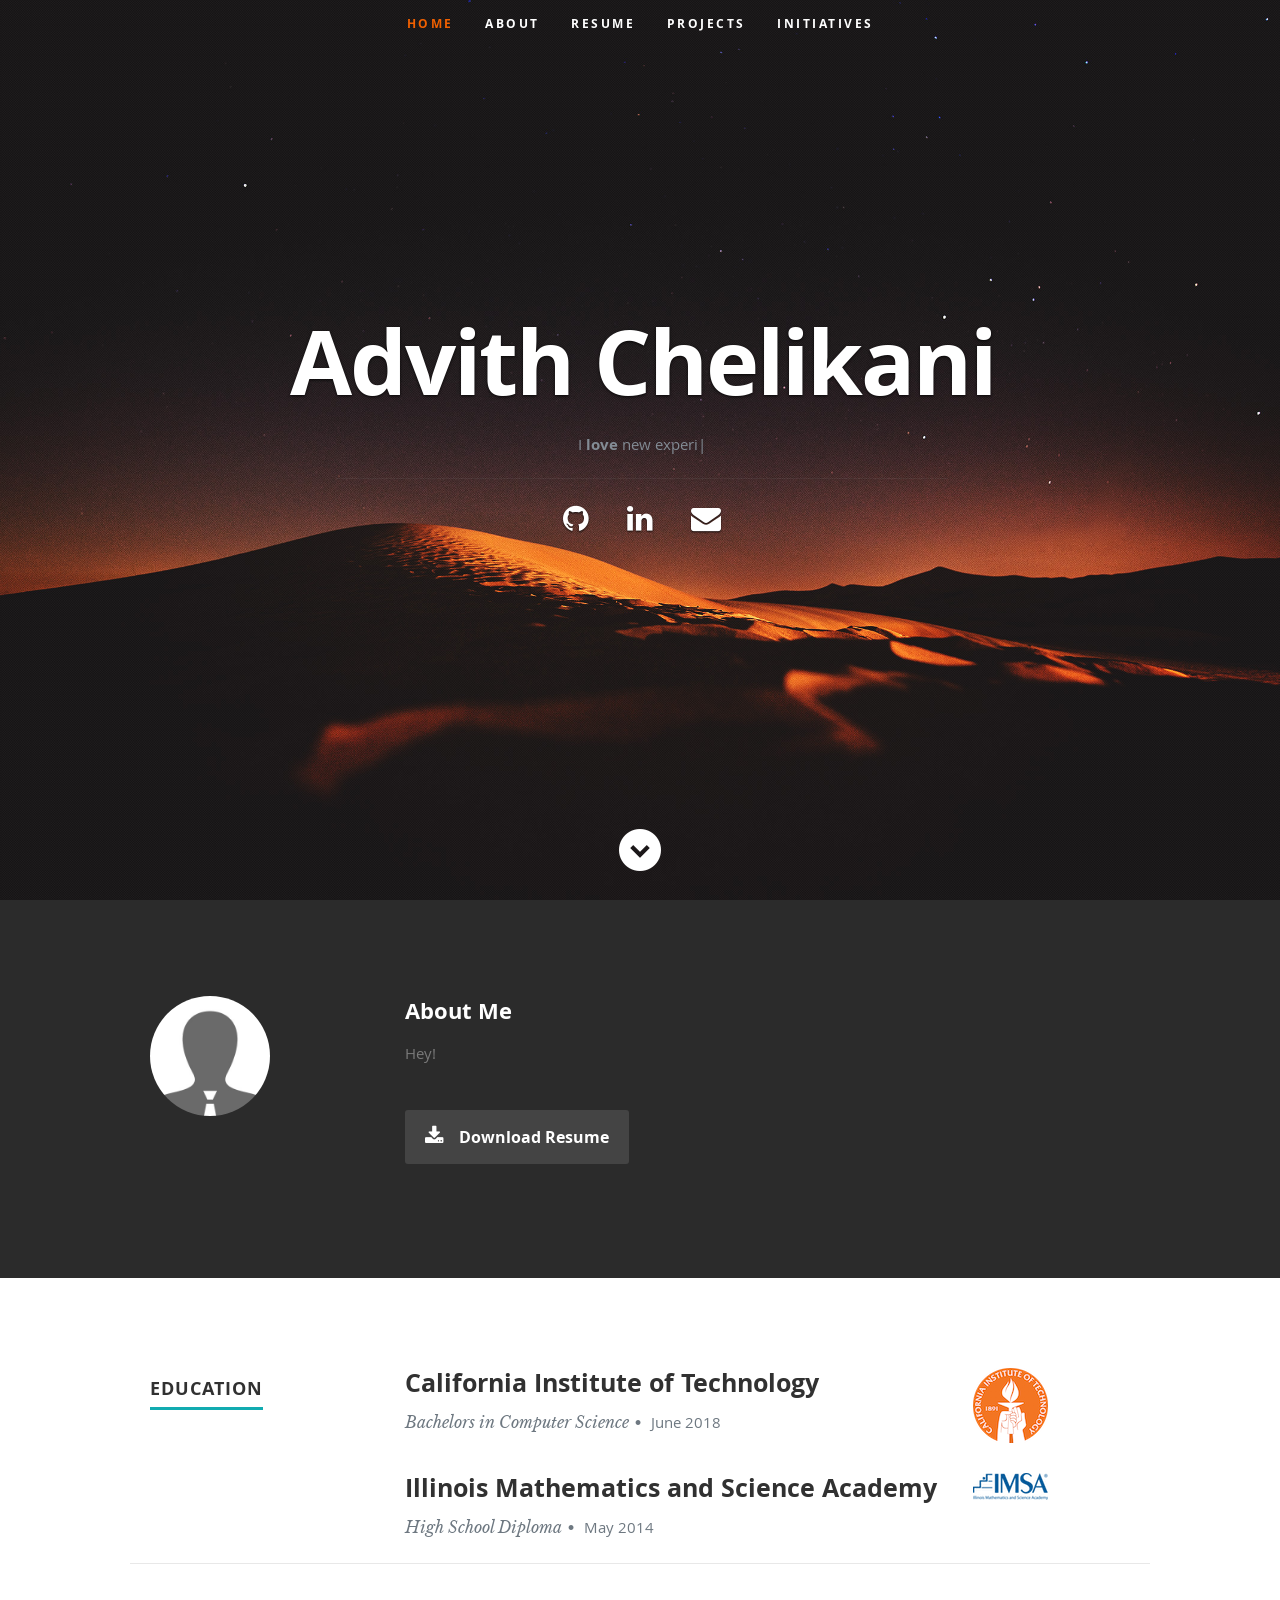
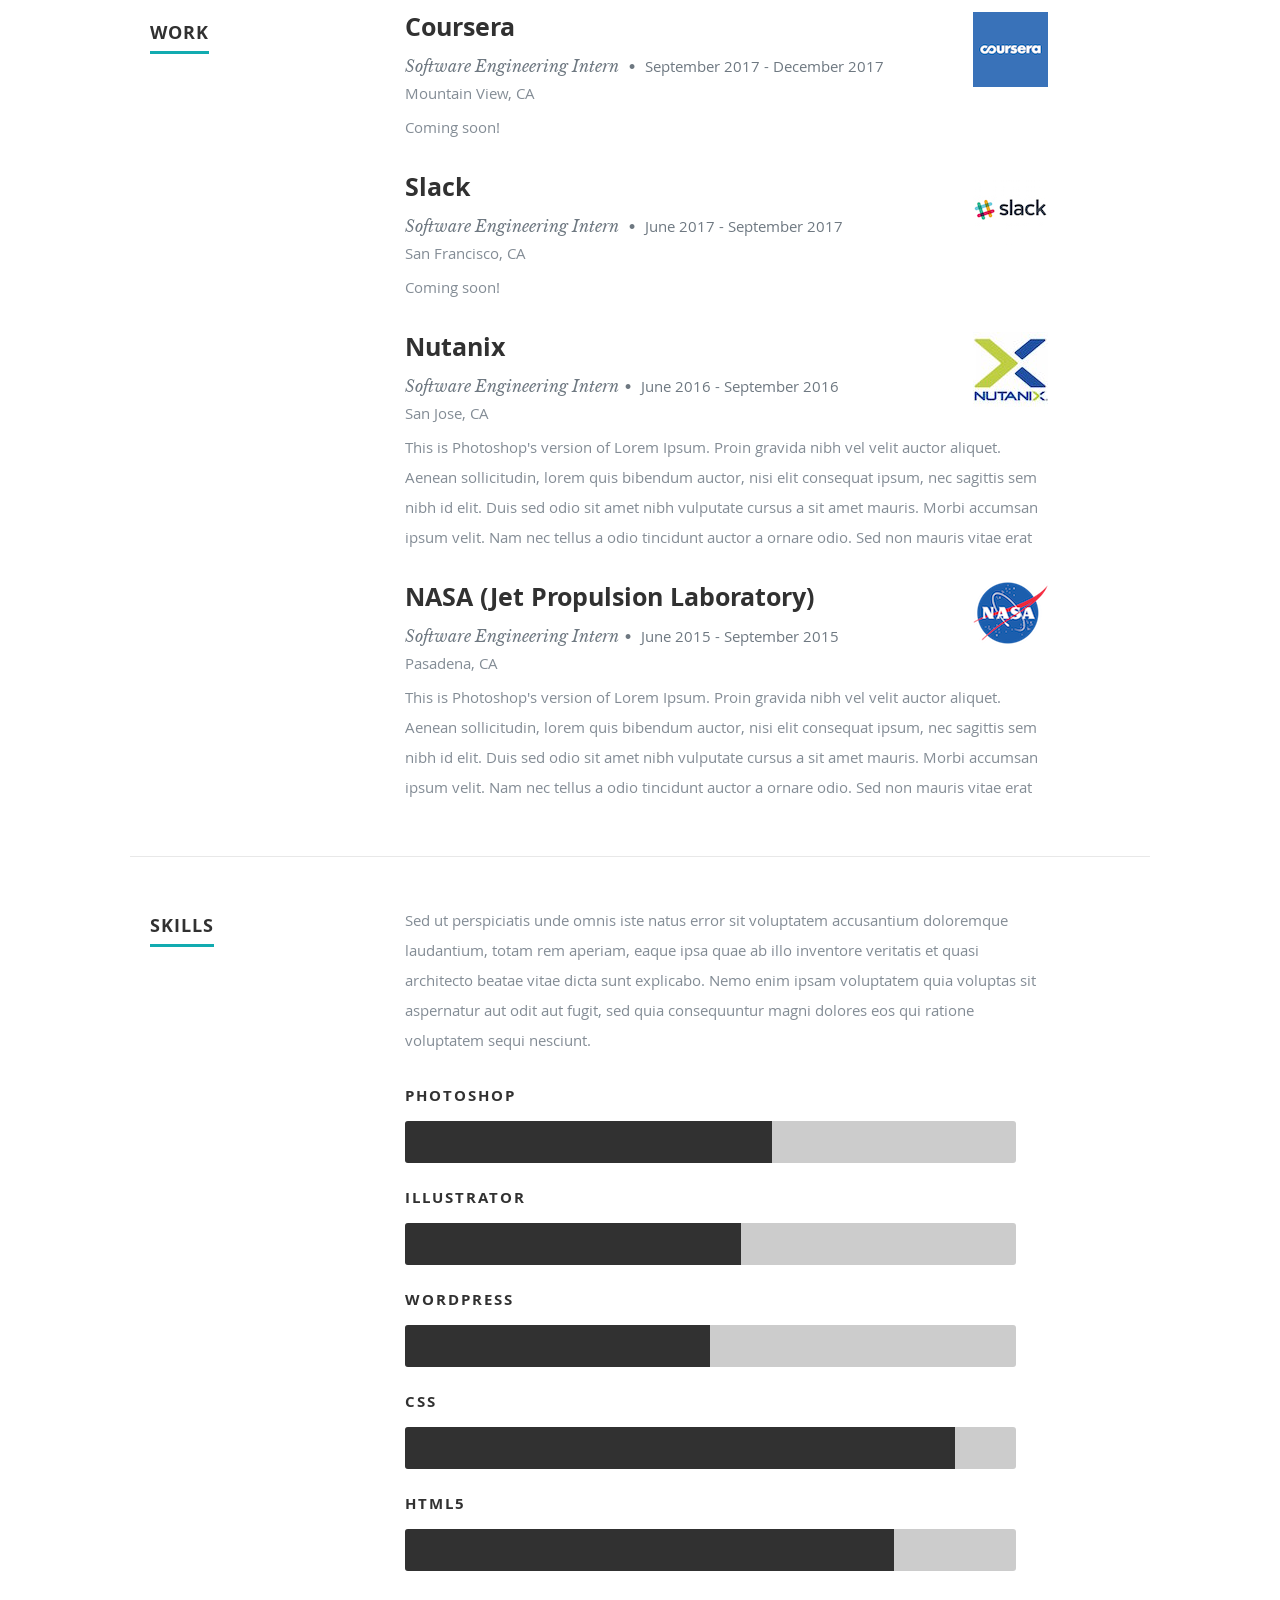
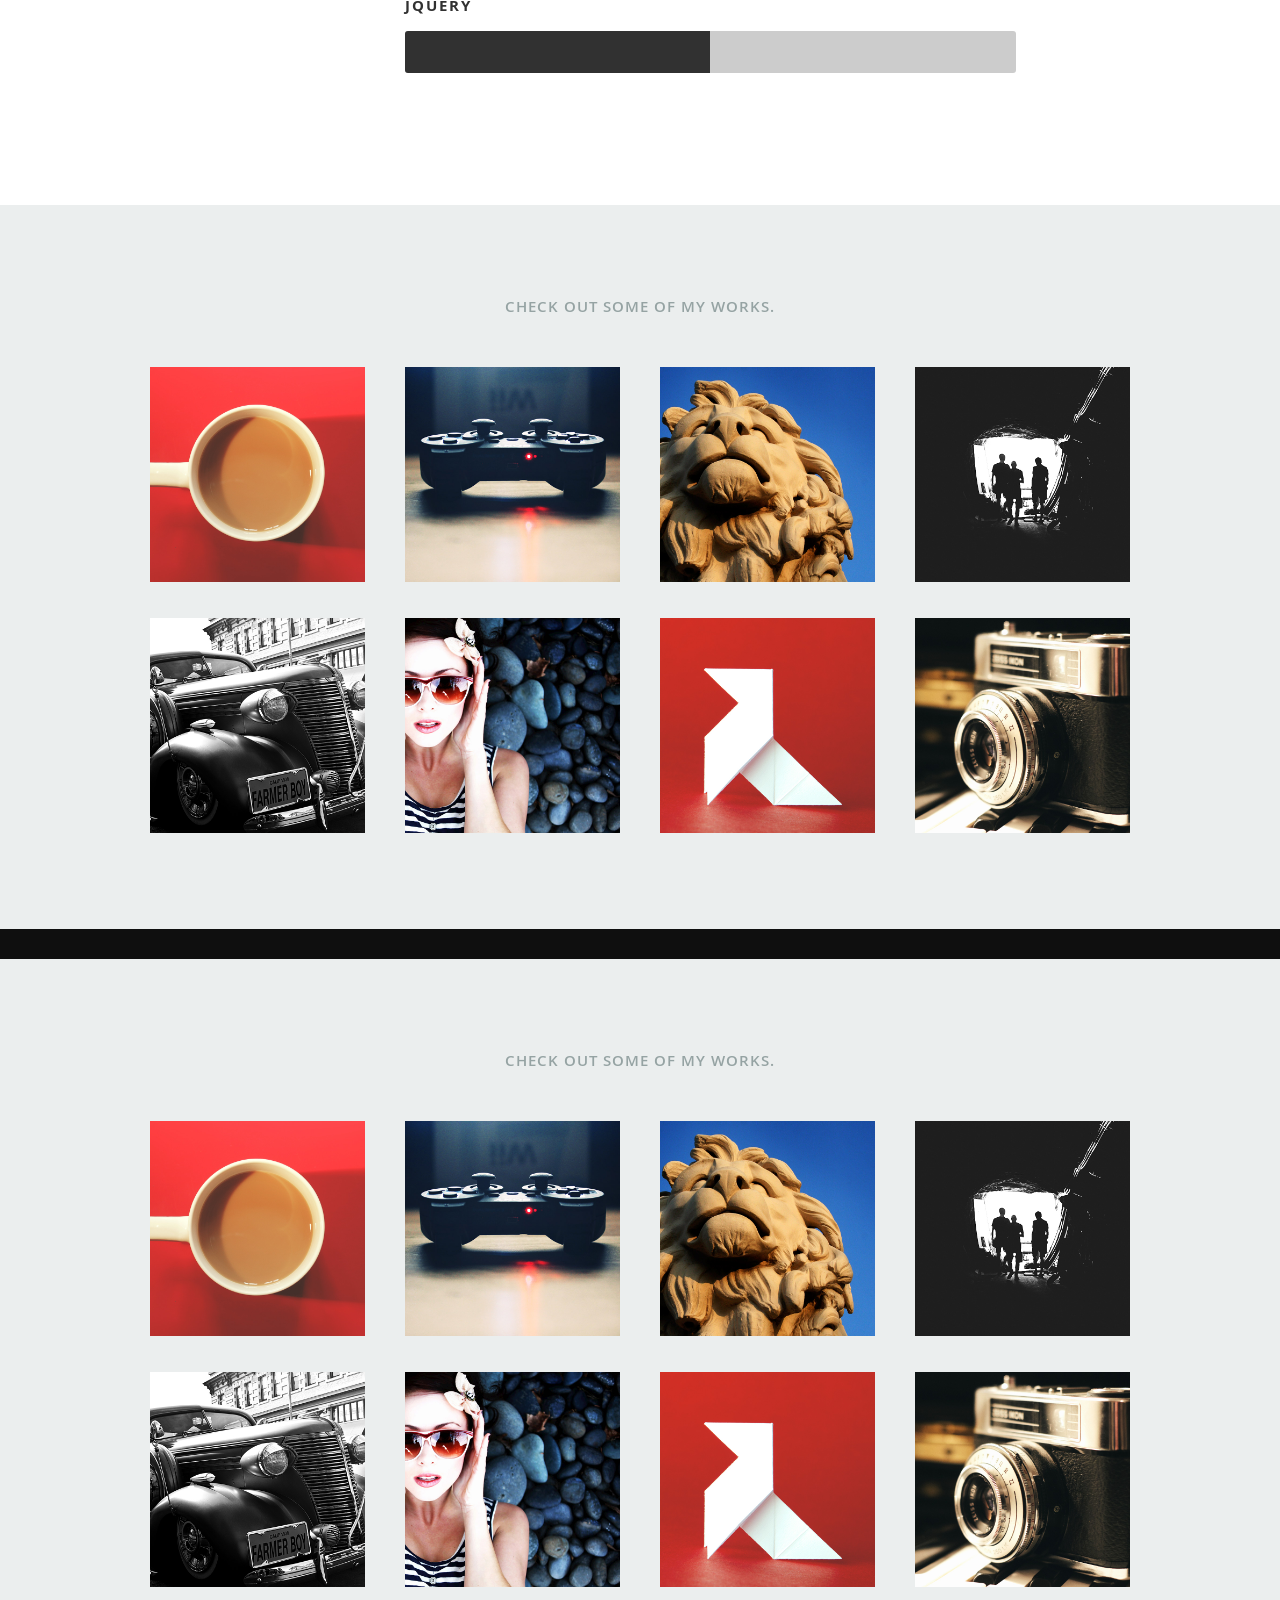
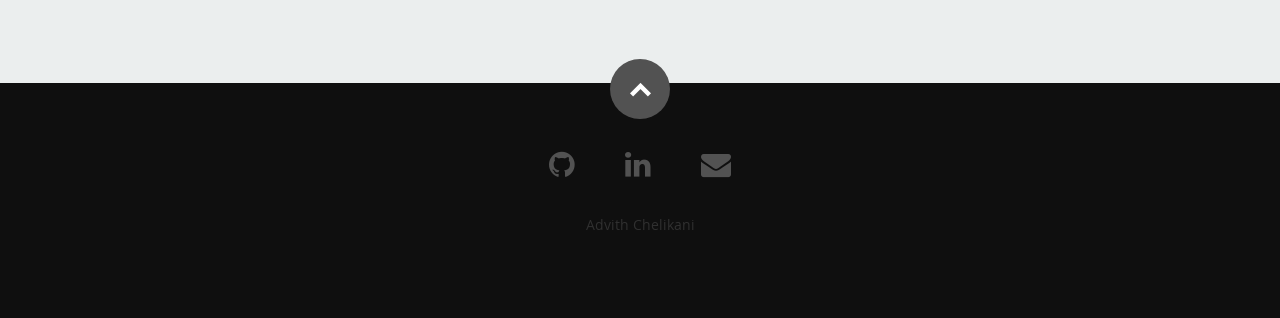
==== new_site/index.html @ 75e74d71 "new site first push" ====
<!DOCTYPE html>
<!--[if lt IE 8 ]><html class="no-js ie ie7" lang="en"> <![endif]-->
<!--[if IE 8 ]><html class="no-js ie ie8" lang="en"> <![endif]-->
<!--[if (gte IE 8)|!(IE)]><!--><html class="no-js" lang="en"> <!--<![endif]-->
<head>

   <!--- Basic Page Needs
   ================================================== -->
   <meta charset="utf-8">
	<title>Advith Chelikani</title>
	<meta name="description" content="">
	<meta name="author" content="">

   <!-- Mobile Specific Metas
   ================================================== -->
	<meta name="viewport" content="width=device-width, initial-scale=1, maximum-scale=1">

	<!-- CSS
    ================================================== -->
   <link rel="stylesheet" href="css/default.css">
	<link rel="stylesheet" href="css/layout.css">
   <link rel="stylesheet" href="css/media-queries.css">
   <link rel="stylesheet" href="css/magnific-popup.css">

   <!-- Script
   ================================================== -->
	<script src="js/modernizr.js"></script>

   <!-- Favicons
	================================================== -->
	<link rel="shortcut icon" href="favicon.ico" >

</head>

<body>

   <!-- Header
   ================================================== -->
   <header id="home">

      <nav id="nav-wrap">

         <a class="mobile-btn" href="#nav-wrap" title="Show navigation">Show navigation</a>
	      <a class="mobile-btn" href="#" title="Hide navigation">Hide navigation</a>

         <ul id="nav" class="nav">
            <li class="current"><a class="smoothscroll" href="#home">Home</a></li>
            <li><a class="smoothscroll" href="#about">About</a></li>
	          <li><a class="smoothscroll" href="#resume">Resume</a></li>
            <li><a class="smoothscroll" href="#portfolio">Projects</a></li>
            <li><a class="smoothscroll" href="#initiatives">Initiatives</a></li>

         </ul> <!-- end #nav -->

      </nav> <!-- end #nav-wrap -->

      <div class="row banner">
         <div class="banner-text">
            <h1 class="responsive-headline">Advith Chelikani</h1>
            <span class="typing"> </span>
            <hr />
            <ul class="social">
               <li><a href="http://github.com/AChelikani"><i class="fa fa-github"></i></a></li>
               <li><a href="https://www.linkedin.com/in/advith"><i class="fa fa-linkedin"></i></a></li>
               <li><a href="mailto:advith.chelikani@gmail.com"><i class="fa fa-envelope"></i></a></li>
            </ul>
         </div>
      </div>

      <p class="scrolldown">
         <a class="smoothscroll" href="#about"><i class="icon-down-circle"></i></a>
      </p>

   </header> <!-- Header End -->


   <!-- About Section
   ================================================== -->
   <section id="about">

      <div class="row">

         <div class="three columns">

            <img class="profile-pic"  src="images/profilepic.jpg" alt="" />

         </div>

         <div class="nine columns main-col">

            <h2>About Me</h2>

            <p>Hey!
            </p>

            <div class="row">


               <div class="columns download">
                  <p>
                     <a href="#" class="button"><i class="fa fa-download"></i>Download Resume</a>
                  </p>
               </div>

            </div> <!-- end row -->

         </div> <!-- end .main-col -->

      </div>

   </section> <!-- About Section End-->


   <!-- Resume Section
   ================================================== -->
   <section id="resume">

      <!-- Education
       -->
      <div class="row education">

         <div class="three columns header-col">
            <h1><span>Education</span></h1>
         </div>

         <div class="nine columns main-col">

            <div class="row item">

               <div class="twelve columns">

                  <h3>California Institute of Technology</h3>
                  <img src="images/caltech.png" class="logo">
                  <p class="info">Bachelors in Computer Science<span>&bull;</span> <em class="date">June 2018</em></p>

               </div>

            </div> <!-- item end -->
            <br>
            <div class="row item">

               <div class="twelve columns">

                  <h3>Illinois Mathematics and Science Academy</h3>
                  <img src="images/imsa.png" class="logo">
                  <p class="info">High School Diploma<span>&bull;</span> <em class="date">May 2014</em></p>

               </div>

            </div> <!-- item end -->

         </div> <!-- main-col end -->

      </div> <!-- End Education -->


      <!-- Work
       -->
      <div class="row work">

         <div class="three columns header-col">
            <h1><span>Work</span></h1>
         </div>

         <div class="nine columns main-col">

            <div class="row item">

               <div class="twelve columns">

                  <h3>Coursera</h3>
                  <img src="images/coursera.png" class="logo">
                  <p class="info">Software Engineering Intern <span>&bull;</span> <em class="date">September 2017 - December 2017</em></p>
                  <p class="location"> Mountain View, CA </p>

                  <p>
                  Coming soon!
                  </p>

               </div>

            </div> <!-- item end -->

            <div class="row item">

               <div class="twelve columns">

                  <h3>Slack</h3>
                  <img src="images/slack.jpg" class="logo">
                  <p class="info">Software Engineering Intern <span>&bull;</span> <em class="date">June 2017 - September 2017</em></p>
                  <p class="location"> San Francisco, CA </p>

                  <p>
                  Coming soon!
                  </p>

               </div>

            </div> <!-- item end -->

            <div class="row item">

               <div class="twelve columns">

                  <h3>Nutanix</h3>
                  <img src="images/nutanix.jpeg" class="logo">
                  <p class="info">Software Engineering Intern<span>&bull;</span> <em class="date">June 2016 - September 2016</em></p>
                  <p class="location"> San Jose, CA </p>

                  <p>
                  This is Photoshop's version  of Lorem Ipsum. Proin gravida nibh vel velit auctor aliquet.
                  Aenean sollicitudin, lorem quis bibendum auctor, nisi elit consequat ipsum, nec sagittis sem
                  nibh id elit. Duis sed odio sit amet nibh vulputate cursus a sit amet mauris. Morbi accumsan
                  ipsum velit. Nam nec tellus a odio tincidunt auctor a ornare odio. Sed non  mauris vitae erat
                  </p>

               </div>

            </div> <!-- item end -->

            <div class="row item">

               <div class="twelve columns">

                  <h3>NASA (Jet Propulsion Laboratory)</h3>
                  <img src="images/nasa.png" class="logo">
                  <p class="info">Software Engineering Intern<span>&bull;</span> <em class="date">June 2015 - September 2015</em></p>
                  <p class="location"> Pasadena, CA </p>

                  <p>
                  This is Photoshop's version  of Lorem Ipsum. Proin gravida nibh vel velit auctor aliquet.
                  Aenean sollicitudin, lorem quis bibendum auctor, nisi elit consequat ipsum, nec sagittis sem
                  nibh id elit. Duis sed odio sit amet nibh vulputate cursus a sit amet mauris. Morbi accumsan
                  ipsum velit. Nam nec tellus a odio tincidunt auctor a ornare odio. Sed non  mauris vitae erat
                  </p>

               </div>

            </div> <!-- item end -->

         </div> <!-- main-col end -->

      </div> <!-- End Work -->


      <!-- Skills
      ----------------------------------------------- -->
      <div class="row skill">

         <div class="three columns header-col">
            <h1><span>Skills</span></h1>
         </div>

         <div class="nine columns main-col">

            <p>Sed ut perspiciatis unde omnis iste natus error sit voluptatem accusantium doloremque laudantium, totam rem aperiam,
            eaque ipsa quae ab illo inventore veritatis et quasi architecto beatae vitae dicta sunt explicabo. Nemo enim ipsam
            voluptatem quia voluptas sit aspernatur aut odit aut fugit, sed quia consequuntur magni dolores eos qui ratione
            voluptatem sequi nesciunt.
            </p>

				<div class="bars">

				   <ul class="skills">
					   <li><span class="bar-expand photoshop"></span><em>Photoshop</em></li>
                  <li><span class="bar-expand illustrator"></span><em>Illustrator</em></li>
						<li><span class="bar-expand wordpress"></span><em>Wordpress</em></li>
						<li><span class="bar-expand css"></span><em>CSS</em></li>
						<li><span class="bar-expand html5"></span><em>HTML5</em></li>
                  <li><span class="bar-expand jquery"></span><em>jQuery</em></li>
					</ul>

				</div><!-- end skill-bars -->

			</div> <!-- main-col end -->

      </div> <!-- End skills -->

   </section> <!-- Resume Section End-->


   <!-- Portfolio Section
   ================================================== -->
   <section id="portfolio">

      <div class="row">

         <div class="twelve columns collapsed">

            <h1>Check Out Some of My Works.</h1>

            <!-- portfolio-wrapper -->
            <div id="portfolio-wrapper" class="bgrid-quarters s-bgrid-thirds cf">

          	   <div class="columns portfolio-item">
                  <div class="item-wrap">

                     <a href="#modal-01" title="">
                        <img alt="" src="images/portfolio/coffee.jpg">
                        <div class="overlay">
                           <div class="portfolio-item-meta">
          					      <h5>Coffee</h5>
                              <p>Illustrration</p>
          					   </div>
                        </div>
                        <div class="link-icon"><i class="icon-plus"></i></div>
                     </a>

                  </div>
          		</div> <!-- item end -->

               <div class="columns portfolio-item">
                  <div class="item-wrap">

                     <a href="#modal-02" title="">
                        <img alt="" src="images/portfolio/console.jpg">
                        <div class="overlay">
                           <div class="portfolio-item-meta">
          					      <h5>Console</h5>
                              <p>Web Development</p>
          					   </div>
                        </div>
                        <div class="link-icon"><i class="icon-plus"></i></div>
                     </a>

                  </div>
          		</div> <!-- item end -->

               <div class="columns portfolio-item">
                  <div class="item-wrap">

                     <a href="#modal-03" title="">
                        <img alt="" src="images/portfolio/judah.jpg">
                        <div class="overlay">
                           <div class="portfolio-item-meta">
          					      <h5>Judah</h5>
                              <p>Webdesign</p>
          					   </div>
                        </div>
                        <div class="link-icon"><i class="icon-plus"></i></div>
                     </a>

                  </div>
          		</div> <!-- item end -->

               <div class="columns portfolio-item">
                  <div class="item-wrap">

                     <a href="#modal-04" title="">
                        <img alt="" src="images/portfolio/into-the-light.jpg">
                        <div class="overlay">
                           <div class="portfolio-item-meta">
          					      <h5>Into The Light</h5>
                              <p>Photography</p>
          					   </div>
                        </div>
                        <div class="link-icon"><i class="icon-plus"></i></div>
                     </a>

                  </div>
          		</div> <!-- item end -->

               <div class="columns portfolio-item">
                  <div class="item-wrap">

                     <a href="#modal-05" title="">
                        <img alt="" src="images/portfolio/farmerboy.jpg">
                        <div class="overlay">
                           <div class="portfolio-item-meta">
          					      <h5>Farmer Boy</h5>
                              <p>Branding</p>
          					   </div>
                        </div>
                        <div class="link-icon"><i class="icon-plus"></i></div>
                     </a>

                  </div>
          		</div> <!-- item end -->

               <div class="columns portfolio-item">
                  <div class="item-wrap">

                     <a href="#modal-06" title="">
                        <img alt="" src="images/portfolio/girl.jpg">
                        <div class="overlay">
                           <div class="portfolio-item-meta">
          					      <h5>Girl</h5>
                              <p>Photography</p>
          					   </div>
                        </div>
                        <div class="link-icon"><i class="icon-plus"></i></div>
                     </a>

                  </div>
          		</div> <!-- item end -->

               <div class="columns portfolio-item">
                  <div class="item-wrap">

                     <a href="#modal-07" title="">
                        <img alt="" src="images/portfolio/origami.jpg">
                        <div class="overlay">
                           <div class="portfolio-item-meta">
          					      <h5>Origami</h5>
                              <p>Illustrration</p>
          					   </div>
                        </div>
                        <div class="link-icon"><i class="icon-plus"></i></div>
                     </a>

                  </div>
          		</div> <!-- item end -->

               <div class="columns portfolio-item">
                  <div class="item-wrap">

                     <a href="#modal-08" title="">
                        <img alt="" src="images/portfolio/retrocam.jpg">
                        <div class="overlay">
                           <div class="portfolio-item-meta">
          					      <h5>Retrocam</h5>
                              <p>Web Development</p>
          					   </div>
                        </div>
                        <div class="link-icon"><i class="icon-plus"></i></div>
                     </a>

                  </div>
          		</div>  <!-- item end -->

            </div> <!-- portfolio-wrapper end -->

         </div> <!-- twelve columns end -->


         <!-- Modal Popup
	      --------------------------------------------------------------- -->

         <div id="modal-01" class="popup-modal mfp-hide">

		      <img class="scale-with-grid" src="images/portfolio/modals/m-coffee.jpg" alt="" />

		      <div class="description-box">
			      <h4>Coffee Cup</h4>
			      <p>Proin gravida nibh vel velit auctor aliquet. Aenean sollicitudin, lorem quis bibendum auctor, nisi elit consequat ipsum, nec sagittis sem nibh id elit.</p>
               <span class="categories"><i class="fa fa-tag"></i>Branding, Webdesign</span>
		      </div>

            <div class="link-box">
               <a href="http://www.behance.net">Details</a>
		         <a class="popup-modal-dismiss">Close</a>
            </div>

	      </div><!-- modal-01 End -->

         <div id="modal-02" class="popup-modal mfp-hide">

		      <img class="scale-with-grid" src="images/portfolio/modals/m-console.jpg" alt="" />

		      <div class="description-box">
			      <h4>Console</h4>
			      <p>Proin gravida nibh vel velit auctor aliquet. Aenean sollicitudin, lorem quis bibendum auctor, nisi elit consequat ipsum, nec sagittis sem nibh id elit.</p>
               <span class="categories"><i class="fa fa-tag"></i>Branding, Web Development</span>
		      </div>

            <div class="link-box">
               <a href="http://www.behance.net">Details</a>
		         <a class="popup-modal-dismiss">Close</a>
            </div>

	      </div><!-- modal-02 End -->

         <div id="modal-03" class="popup-modal mfp-hide">

		      <img class="scale-with-grid" src="images/portfolio/modals/m-judah.jpg" alt="" />

		      <div class="description-box">
			      <h4>Judah</h4>
			      <p>Proin gravida nibh vel velit auctor aliquet. Aenean sollicitudin, lorem quis bibendum auctor, nisi elit consequat ipsum, nec sagittis sem nibh id elit.</p>
               <span class="categories"><i class="fa fa-tag"></i>Branding</span>
		      </div>

            <div class="link-box">
               <a href="http://www.behance.net">Details</a>
		         <a class="popup-modal-dismiss">Close</a>
            </div>

	      </div><!-- modal-03 End -->

         <div id="modal-04" class="popup-modal mfp-hide">

		      <img class="scale-with-grid" src="images/portfolio/modals/m-intothelight.jpg" alt="" />

		      <div class="description-box">
			      <h4>Into the Light</h4>
			      <p>Proin gravida nibh vel velit auctor aliquet. Aenean sollicitudin, lorem quis bibendum auctor, nisi elit consequat ipsum, nec sagittis sem nibh id elit.</p>
               <span class="categories"><i class="fa fa-tag"></i>Photography</span>
		      </div>

            <div class="link-box">
               <a href="http://www.behance.net">Details</a>
		         <a class="popup-modal-dismiss">Close</a>
            </div>

	      </div><!-- modal-04 End -->

         <div id="modal-05" class="popup-modal mfp-hide">

		      <img class="scale-with-grid" src="images/portfolio/modals/m-farmerboy.jpg" alt="" />

		      <div class="description-box">
			      <h4>Farmer Boy</h4>
			      <p>Proin gravida nibh vel velit auctor aliquet. Aenean sollicitudin, lorem quis bibendum auctor, nisi elit consequat ipsum, nec sagittis sem nibh id elit.</p>
               <span class="categories"><i class="fa fa-tag"></i>Branding, Webdesign</span>
		      </div>

            <div class="link-box">
               <a href="http://www.behance.net">Details</a>
		         <a class="popup-modal-dismiss">Close</a>
            </div>

	      </div><!-- modal-05 End -->

         <div id="modal-06" class="popup-modal mfp-hide">

		      <img class="scale-with-grid" src="images/portfolio/modals/m-girl.jpg" alt="" />

		      <div class="description-box">
			      <h4>Girl</h4>
			      <p>Proin gravida nibh vel velit auctor aliquet. Aenean sollicitudin, lorem quis bibendum auctor, nisi elit consequat ipsum, nec sagittis sem nibh id elit.</p>
               <span class="categories"><i class="fa fa-tag"></i>Photography</span>
		      </div>

            <div class="link-box">
               <a href="http://www.behance.net">Details</a>
		         <a class="popup-modal-dismiss">Close</a>
            </div>

	      </div><!-- modal-06 End -->

         <div id="modal-07" class="popup-modal mfp-hide">

		      <img class="scale-with-grid" src="images/portfolio/modals/m-origami.jpg" alt="" />

		      <div class="description-box">
			      <h4>Origami</h4>
			      <p>Proin gravida nibh vel velit auctor aliquet. Aenean sollicitudin, lorem quis bibendum auctor, nisi elit consequat ipsum, nec sagittis sem nibh id elit.</p>
               <span class="categories"><i class="fa fa-tag"></i>Branding, Illustration</span>
		      </div>

            <div class="link-box">
               <a href="http://www.behance.net">Details</a>
		         <a class="popup-modal-dismiss">Close</a>
            </div>

	      </div><!-- modal-07 End -->

         <div id="modal-08" class="popup-modal mfp-hide">

		      <img class="scale-with-grid" src="images/portfolio/modals/m-retrocam.jpg" alt="" />

		      <div class="description-box">
			      <h4>Retrocam</h4>
			      <p>Proin gravida nibh vel velit auctor aliquet. Aenean sollicitudin, lorem quis bibendum auctor, nisi elit consequat ipsum, nec sagittis sem nibh id elit.</p>
               <span class="categories"><i class="fa fa-tag"></i>Webdesign, Photography</span>
		      </div>

            <div class="link-box">
               <a href="http://www.behance.net">Details</a>
		         <a class="popup-modal-dismiss">Close</a>
            </div>

	      </div><!-- modal-01 End -->


      </div> <!-- row End -->

   </section> <!-- Portfolio Section End-->

   <br>

   <section id="initiatives">

      <div class="row">

         <div class="twelve columns collapsed">

            <h1>Check Out Some of My Works.</h1>

            <!-- portfolio-wrapper -->
            <div id="portfolio-wrapper" class="bgrid-quarters s-bgrid-thirds cf">

              <div class="columns portfolio-item">
                  <div class="item-wrap">

                     <a href="#modal-01" title="">
                        <img alt="" src="images/portfolio/coffee.jpg">
                        <div class="overlay">
                           <div class="portfolio-item-meta">
                         <h5>Coffee</h5>
                              <p>Illustrration</p>
                      </div>
                        </div>
                        <div class="link-icon"><i class="icon-plus"></i></div>
                     </a>

                  </div>
             </div> <!-- item end -->

               <div class="columns portfolio-item">
                  <div class="item-wrap">

                     <a href="#modal-02" title="">
                        <img alt="" src="images/portfolio/console.jpg">
                        <div class="overlay">
                           <div class="portfolio-item-meta">
                         <h5>Console</h5>
                              <p>Web Development</p>
                      </div>
                        </div>
                        <div class="link-icon"><i class="icon-plus"></i></div>
                     </a>

                  </div>
             </div> <!-- item end -->

               <div class="columns portfolio-item">
                  <div class="item-wrap">

                     <a href="#modal-03" title="">
                        <img alt="" src="images/portfolio/judah.jpg">
                        <div class="overlay">
                           <div class="portfolio-item-meta">
                         <h5>Judah</h5>
                              <p>Webdesign</p>
                      </div>
                        </div>
                        <div class="link-icon"><i class="icon-plus"></i></div>
                     </a>

                  </div>
             </div> <!-- item end -->

               <div class="columns portfolio-item">
                  <div class="item-wrap">

                     <a href="#modal-04" title="">
                        <img alt="" src="images/portfolio/into-the-light.jpg">
                        <div class="overlay">
                           <div class="portfolio-item-meta">
                         <h5>Into The Light</h5>
                              <p>Photography</p>
                      </div>
                        </div>
                        <div class="link-icon"><i class="icon-plus"></i></div>
                     </a>

                  </div>
             </div> <!-- item end -->

               <div class="columns portfolio-item">
                  <div class="item-wrap">

                     <a href="#modal-05" title="">
                        <img alt="" src="images/portfolio/farmerboy.jpg">
                        <div class="overlay">
                           <div class="portfolio-item-meta">
                         <h5>Farmer Boy</h5>
                              <p>Branding</p>
                      </div>
                        </div>
                        <div class="link-icon"><i class="icon-plus"></i></div>
                     </a>

                  </div>
             </div> <!-- item end -->

               <div class="columns portfolio-item">
                  <div class="item-wrap">

                     <a href="#modal-06" title="">
                        <img alt="" src="images/portfolio/girl.jpg">
                        <div class="overlay">
                           <div class="portfolio-item-meta">
                         <h5>Girl</h5>
                              <p>Photography</p>
                      </div>
                        </div>
                        <div class="link-icon"><i class="icon-plus"></i></div>
                     </a>

                  </div>
             </div> <!-- item end -->

               <div class="columns portfolio-item">
                  <div class="item-wrap">

                     <a href="#modal-07" title="">
                        <img alt="" src="images/portfolio/origami.jpg">
                        <div class="overlay">
                           <div class="portfolio-item-meta">
                         <h5>Origami</h5>
                              <p>Illustrration</p>
                      </div>
                        </div>
                        <div class="link-icon"><i class="icon-plus"></i></div>
                     </a>

                  </div>
             </div> <!-- item end -->

               <div class="columns portfolio-item">
                  <div class="item-wrap">

                     <a href="#modal-08" title="">
                        <img alt="" src="images/portfolio/retrocam.jpg">
                        <div class="overlay">
                           <div class="portfolio-item-meta">
                         <h5>Retrocam</h5>
                              <p>Web Development</p>
                      </div>
                        </div>
                        <div class="link-icon"><i class="icon-plus"></i></div>
                     </a>

                  </div>
             </div>  <!-- item end -->

            </div> <!-- portfolio-wrapper end -->

         </div> <!-- twelve columns end -->


         <!-- Modal Popup
       --------------------------------------------------------------- -->

         <div id="modal-01" class="popup-modal mfp-hide">

         <img class="scale-with-grid" src="images/portfolio/modals/m-coffee.jpg" alt="" />

         <div class="description-box">
           <h4>Coffee Cup</h4>
           <p>Proin gravida nibh vel velit auctor aliquet. Aenean sollicitudin, lorem quis bibendum auctor, nisi elit consequat ipsum, nec sagittis sem nibh id elit.</p>
               <span class="categories"><i class="fa fa-tag"></i>Branding, Webdesign</span>
         </div>

            <div class="link-box">
               <a href="http://www.behance.net">Details</a>
            <a class="popup-modal-dismiss">Close</a>
            </div>

       </div><!-- modal-01 End -->

         <div id="modal-02" class="popup-modal mfp-hide">

         <img class="scale-with-grid" src="images/portfolio/modals/m-console.jpg" alt="" />

         <div class="description-box">
           <h4>Console</h4>
           <p>Proin gravida nibh vel velit auctor aliquet. Aenean sollicitudin, lorem quis bibendum auctor, nisi elit consequat ipsum, nec sagittis sem nibh id elit.</p>
               <span class="categories"><i class="fa fa-tag"></i>Branding, Web Development</span>
         </div>

            <div class="link-box">
               <a href="http://www.behance.net">Details</a>
            <a class="popup-modal-dismiss">Close</a>
            </div>

       </div><!-- modal-02 End -->

         <div id="modal-03" class="popup-modal mfp-hide">

         <img class="scale-with-grid" src="images/portfolio/modals/m-judah.jpg" alt="" />

         <div class="description-box">
           <h4>Judah</h4>
           <p>Proin gravida nibh vel velit auctor aliquet. Aenean sollicitudin, lorem quis bibendum auctor, nisi elit consequat ipsum, nec sagittis sem nibh id elit.</p>
               <span class="categories"><i class="fa fa-tag"></i>Branding</span>
         </div>

            <div class="link-box">
               <a href="http://www.behance.net">Details</a>
            <a class="popup-modal-dismiss">Close</a>
            </div>

       </div><!-- modal-03 End -->

         <div id="modal-04" class="popup-modal mfp-hide">

         <img class="scale-with-grid" src="images/portfolio/modals/m-intothelight.jpg" alt="" />

         <div class="description-box">
           <h4>Into the Light</h4>
           <p>Proin gravida nibh vel velit auctor aliquet. Aenean sollicitudin, lorem quis bibendum auctor, nisi elit consequat ipsum, nec sagittis sem nibh id elit.</p>
               <span class="categories"><i class="fa fa-tag"></i>Photography</span>
         </div>

            <div class="link-box">
               <a href="http://www.behance.net">Details</a>
            <a class="popup-modal-dismiss">Close</a>
            </div>

       </div><!-- modal-04 End -->

         <div id="modal-05" class="popup-modal mfp-hide">

         <img class="scale-with-grid" src="images/portfolio/modals/m-farmerboy.jpg" alt="" />

         <div class="description-box">
           <h4>Farmer Boy</h4>
           <p>Proin gravida nibh vel velit auctor aliquet. Aenean sollicitudin, lorem quis bibendum auctor, nisi elit consequat ipsum, nec sagittis sem nibh id elit.</p>
               <span class="categories"><i class="fa fa-tag"></i>Branding, Webdesign</span>
         </div>

            <div class="link-box">
               <a href="http://www.behance.net">Details</a>
            <a class="popup-modal-dismiss">Close</a>
            </div>

       </div><!-- modal-05 End -->

         <div id="modal-06" class="popup-modal mfp-hide">

         <img class="scale-with-grid" src="images/portfolio/modals/m-girl.jpg" alt="" />

         <div class="description-box">
           <h4>Girl</h4>
           <p>Proin gravida nibh vel velit auctor aliquet. Aenean sollicitudin, lorem quis bibendum auctor, nisi elit consequat ipsum, nec sagittis sem nibh id elit.</p>
               <span class="categories"><i class="fa fa-tag"></i>Photography</span>
         </div>

            <div class="link-box">
               <a href="http://www.behance.net">Details</a>
            <a class="popup-modal-dismiss">Close</a>
            </div>

       </div><!-- modal-06 End -->

         <div id="modal-07" class="popup-modal mfp-hide">

         <img class="scale-with-grid" src="images/portfolio/modals/m-origami.jpg" alt="" />

         <div class="description-box">
           <h4>Origami</h4>
           <p>Proin gravida nibh vel velit auctor aliquet. Aenean sollicitudin, lorem quis bibendum auctor, nisi elit consequat ipsum, nec sagittis sem nibh id elit.</p>
               <span class="categories"><i class="fa fa-tag"></i>Branding, Illustration</span>
         </div>

            <div class="link-box">
               <a href="http://www.behance.net">Details</a>
            <a class="popup-modal-dismiss">Close</a>
            </div>

       </div><!-- modal-07 End -->

         <div id="modal-08" class="popup-modal mfp-hide">

         <img class="scale-with-grid" src="images/portfolio/modals/m-retrocam.jpg" alt="" />

         <div class="description-box">
           <h4>Retrocam</h4>
           <p>Proin gravida nibh vel velit auctor aliquet. Aenean sollicitudin, lorem quis bibendum auctor, nisi elit consequat ipsum, nec sagittis sem nibh id elit.</p>
               <span class="categories"><i class="fa fa-tag"></i>Webdesign, Photography</span>
         </div>

            <div class="link-box">
               <a href="http://www.behance.net">Details</a>
            <a class="popup-modal-dismiss">Close</a>
            </div>

       </div><!-- modal-01 End -->


      </div> <!-- row End -->

   </section> <!-- Portfolio Section End-->


   <!-- Contact Section
   ================================================== -->


   <!-- footer
   ================================================== -->
   <footer>

      <div class="row">

         <div class="twelve columns">

            <ul class="social-links">
               <li><a href="http://github.com/AChelikani"><i class="fa fa-github"></i></a></li>
               <li><a href="https://www.linkedin.com/in/advith"><i class="fa fa-linkedin"></i></a></li>
               <li><a href="mailto:advith.chelikani@gmail.com"><i class="fa fa-envelope"></i></a></li>
            </ul>

            <p> Advith Chelikani </p>

         </div>

         <div id="go-top"><a class="smoothscroll" title="Back to Top" href="#home"><i class="icon-up-open"></i></a></div>

      </div>

   </footer> <!-- Footer End-->

   <!-- Java Script
   ================================================== -->
   <script src="http://ajax.googleapis.com/ajax/libs/jquery/1.10.2/jquery.min.js"></script>
   <script>window.jQuery || document.write('<script src="js/jquery-1.10.2.min.js"><\/script>')</script>
   <script type="text/javascript" src="js/jquery-migrate-1.2.1.min.js"></script>

   <script src="js/jquery.flexslider.js"></script>
   <script src="js/waypoints.js"></script>
   <script src="js/jquery.fittext.js"></script>
   <script src="js/magnific-popup.js"></script>
   <script src="js/typed.js"></script>
   <script src="js/init.js"></script>
   <script>
     $(function(){
       $(".typing").typed({
         strings: ["I <strong>love</strong> new experiences.",
                   "I <strong>hack</strong> on things.",
                   "I <strong>am</strong> a full-stack engineer."],
         contentType: "html",
         typeSpeed: 40,
         startDelay: 500,
         loop: true
       });
      });
  </script>

</body>

</html>
---- new_site/css/default.css ----
/*
=====================================================================
*   Ceevee v1.0 Default Stylesheet
*   url: styleshout.com
*   03-17-2014
=====================================================================

TOC:
a. Webfonts and Icon fonts
b. Reset
c. Default Styles
   1. Basic
   2. Typography
   3. Links
   4. Images
   5. Buttons
   6. Forms
d. Grid
e. Others
   1. Clearing
   2. Misc

=====================================================================  */

/* ------------------------------------------------------------------ */
/* a. Webfonts and Icon fonts
 ------------------------------------------------------------------ */

@import url("fonts.css");
@import url("fontello/css/fontello.css");
@import url("font-awesome/css/font-awesome.min.css");

/* ------------------------------------------------------------------
/* b. Reset
      Adapted from:
      Normalize.css - https://github.com/necolas/normalize.css/
      HTML5 Doctor Reset - html5doctor.com/html-5-reset-stylesheet/
/* ------------------------------------------------------------------ */

html, body, div, span, object, iframe,
h1, h2, h3, h4, h5, h6, p, blockquote, pre,
abbr, address, cite, code,
del, dfn, em, img, ins, kbd, q, samp,
small, strong, sub, sup, var,
b, i,
dl, dt, dd, ol, ul, li,
fieldset, form, label, legend,
table, caption, tbody, tfoot, thead, tr, th, td,
article, aside, canvas, details, figcaption, figure,
footer, header, hgroup, menu, nav, section, summary,
time, mark, audio, video {
   margin: 0;
   padding: 0;
   border: 0;
   outline: 0;
   font-size: 100%;
   vertical-align: baseline;
   background: transparent;
}

article,aside,details,figcaption,figure,
footer,header,hgroup,menu,nav,section {
   display: block;
}

audio,
canvas,
video {
   display: inline-block;
}

audio:not([controls]) {
   display: none;
   height: 0;
}

[hidden] { display: none; }

code, kbd, pre, samp {
   font-family: monospace, serif;
   font-size: 1em;
}

pre {
   white-space: pre;
   white-space: pre-wrap;
   word-wrap: break-word;
}

blockquote, q { quotes: &#8220 &#8220; }

blockquote:before, blockquote:after,
q:before, q:after {
   content: '';
   content: none;
}

ins {
   background-color: #ff9;
   color: #000;
   text-decoration: none;
}

mark {
   background-color: #A7F4F6;
   color: #555;
}

del { text-decoration: line-through; }

abbr[title], dfn[title] {
   border-bottom: 1px dotted;
   cursor: help;
}

table {
   border-collapse: collapse;
   border-spacing: 0;
}


/* ------------------------------------------------------------------ */
/* c. Default and Basic Styles
      Adapted from:
      Skeleton CSS Framework - http://www.getskeleton.com/
      Typeplate Typographic Starter Kit - http://typeplate.com/
/* ------------------------------------------------------------------ */

/*  1. Basic  ------------------------------------------------------- */

*,
*:before,
*:after {
   -moz-box-sizing: border-box;
   -webkit-box-sizing: border-box;
   box-sizing: border-box;
}

html {
   font-size: 62.5%;
   -webkit-font-smoothing: antialiased;
}

body {
   background: #fff;
   font-family: 'opensans-regular', sans-serif;
   font-weight: normal;
   font-size: 15px;
   line-height: 30px;
	color: #838C95;

   -webkit-font-smoothing: antialiased; /* Fix for webkit rendering */
	-webkit-text-size-adjust: 100%;
}

/*  2. Typography
       Vertical rhythm with leading derived from 6
--------------------------------------------------------------------- */

h1, h2, h3, h4, h5, h6 {
   color: #313131;
	font-family: 'opensans-bold', sans-serif;
   font-weight: normal;
}
h1 a, h2 a, h3 a, h4 a, h5 a, h6 a { font-weight: inherit; }
h1 { font-size: 38px; line-height: 42px; margin-bottom: 12px; letter-spacing: -1px; }
h2 { font-size: 28px; line-height: 36px; margin-bottom: 6px; }
h3 { font-size: 22px; line-height: 30px; margin-bottom: 12px; }
h4 { font-size: 20px; line-height: 30px; margin-bottom: 6px; }
h5 { font-size: 18px; line-height: 30px; }
h6 { font-size: 14px; line-height: 30px; }
.subheader { }

p { margin: 0 0 30px 0; }
p img { margin: 0; }
p.lead {
   font: 19px/36px 'opensans-light', sans-serif;
   margin-bottom: 18px;
}

/* for 'em' and 'strong' tags, font-size and line-height should be same with
the body tag due to rendering problems in some browsers */
em { font: 15px/30px 'opensans-italic', sans-serif; }
strong, b { font: 15px/30px 'opensans-bold', sans-serif; }
small { font-size: 11px; line-height: inherit; }

/*	Blockquotes */
blockquote {
   margin: 30px 0px;
   padding-left: 40px;
   position: relative;
}
blockquote:before {
   content: "\201C";
   opacity: 0.45;
   font-size: 80px;
   line-height: 0px;
   margin: 0;
   font-family: arial, sans-serif;

   position: absolute;
   top:  30px;
	left: 0;
}
blockquote p {
   font-family: 'librebaskerville-italic', serif;
   padding: 0;
   font-size: 18px;
   line-height: 36px;
}
blockquote cite {
   display: block;
   font-size: 12px;
   font-style: normal;
   line-height: 18px;
}
blockquote cite:before { content: "\2014 \0020"; }
blockquote cite a,
blockquote cite a:visited { color: #8B9798; border: none }

/* ---------------------------------------------------------------------
/*  Pull Quotes Markup
/*
    <aside class="pull-quote">
		<blockquote>
			<p></p>
		</blockquote>
	 </aside>
/*
/* --------------------------------------------------------------------- */
.pull-quote {
   position: relative;
	padding: 18px 30px 18px 0px;
}
.pull-quote:before,
.pull-quote:after {
	height: 1em;
	opacity: 0.45;
	position: absolute;
	font-size: 80px;
   font-family: Arial, Sans-Serif;
}
.pull-quote:before {
	content: "\201C";
	top:  33px;
	left: 0;
}
.pull-quote:after {
	content: '\201D';
	bottom: -33px;
	right: 0;
}
.pull-quote blockquote {
   margin: 0;
}
.pull-quote blockquote:before {
   content: none;
}

/* Abbreviations */
abbr {
   font-family: 'opensans-bold', sans-serif;
	font-variant: small-caps;
	text-transform: lowercase;
   letter-spacing: .5px;
	color: gray;
}
abbr:hover { cursor: help; }

/* drop cap */
.drop-cap:first-letter {
	float: left;
	margin: 0;
	padding: 14px 6px 0 0;
	font-size: 84px;
	font-family: /* Copperplate */ 'opensans-bold', sans-serif;
   line-height: 60px;
	text-indent: 0;
	background: transparent;
	color: inherit;
}

hr { border: solid #E3E3E3; border-width: 1px 0 0; clear: both; margin: 11px 0 30px; height: 0; }


/*  3. Links  ------------------------------------------------------- */

a, a:visited {
   text-decoration: none;
   outline: 0;
   color: #11ABB0;

   -webkit-transition: color .3s ease-in-out;
   -moz-transition: color .3s ease-in-out;
   -o-transition: color .3s ease-in-out;
   transition: color .3s ease-in-out;
}
a:hover, a:focus { color: #313131; }
p a, p a:visited { line-height: inherit; }


/*  4. List  --------------------------------------------------------- */

ul, ol { margin-bottom: 24px; margin-top: 12px; }
ul { list-style: none outside; }
ol { list-style: decimal; }
ol, ul.square, ul.circle, ul.disc { margin-left: 30px; }
ul.square { list-style: square outside; }
ul.circle { list-style: circle outside; }
ul.disc { list-style: disc outside; }
ul ul, ul ol,
ol ol, ol ul { margin: 6px 0 6px 30px; }
ul ul li, ul ol li,
ol ol li, ol ul li { margin-bottom: 6px; }
li { line-height: 18px; margin-bottom: 12px; }
ul.large li { }
li p { }

/* ---------------------------------------------------------------------
/*  Stats Tab Markup

    <ul class="stats-tabs">
		<li><a href="#">[value]<b>[name]</b></a></li>
	 </ul>

    Extend this object into your markup.
/*
/* --------------------------------------------------------------------- */
.stats-tabs {
   padding: 0;
   margin: 24px 0;
}
.stats-tabs li {
	display: inline-block;
	margin: 0 10px 18px 0;
	padding: 0 10px 0 0;
	border-right: 1px solid #ccc;
}
.stats-tabs li:last-child {
	margin: 0;
	padding: 0;
	border: none;
}
.stats-tabs li a {
	display: inline-block;
	font-size: 22px;
	font-family: 'opensans-bold', sans-serif;
   border: none;
   color: #313131;
}
.stats-tabs li a:hover {
   color:#11ABB0;
}
.stats-tabs li a b {
	display: block;
	margin: 6px 0 0 0;
	font-size: 13px;
	font-family: 'opensans-regular', sans-serif;
   color: #8B9798;
}

/* definition list */
dl { margin: 12px 0; }
dt { margin: 0; color:#11ABB0; }
dd { margin: 0 0 0 20px; }

/* Lining Definition Style Markup */
.lining dt,
.lining dd {
	display: inline;
	margin: 0;
}
.lining dt + dt:before,
.lining dd + dt:before {
	content: "\A";
	white-space: pre;
}
.lining dd + dd:before {
	content: ", ";
}
.lining dd:before {
	content: ": ";
	margin-left: -0.2em;
}

/* Dictionary Definition Style Markup */
.dictionary-style dt {
	display: inline;
	counter-reset: definitions;
}
.dictionary-style dt + dt:before {
	content: ", ";
	margin-left: -0.2em;
}
.dictionary-style dd {
	display: block;
	counter-increment: definitions;
}
.dictionary-style dd:before {
	content: counter(definitions, decimal) ". ";
}

/* Pagination */
.pagination {
   margin: 36px auto;
   text-align: center;
}
.pagination ul li {
   display: inline-block;
   margin: 0;
   padding: 0;
}
.pagination .page-numbers {
   font: 15px/18px 'opensans-bold', sans-serif;
   display: inline-block;
   padding: 6px 10px;
   margin-right: 3px;
   margin-bottom: 6px;
	color: #6E757C;
	background-color: #E6E8EB;

	-webkit-transition: all 200ms ease-in-out;
	-moz-transition: all 200ms ease-in-out;
	-o-transition: all 200ms ease-in-out;
	-ms-transition: all 200ms ease-in-out;
	transition: all 200ms ease-in-out;

   -moz-border-radius: 3px;
   -webkit-border-radius: 3px;
   -khtml-border-radius: 3px;
	border-radius: 3px;
}
.pagination .page-numbers:hover {
   background: #838A91;
   color: #fff;
}
.pagination .current,
.pagination .current:hover {
   background-color: #11ABB0;
   color: #fff;
}
.pagination .inactive,
.pagination .inactive:hover {
   background-color: #E6E8EB;
	color: #A9ADB2;
}
.pagination .prev, .pagination .next {}

/*  5. Images  --------------------------------------------------------- */

img {
   max-width: 100%;
   height: auto;
}
img.pull-right { margin: 12px 0px 0px 18px; }
img.pull-left { margin: 12px 18px 0px 0px; }

/*  6. Buttons  --------------------------------------------------------- */

.button,
.button:visited,
button,
input[type="submit"],
input[type="reset"],
input[type="button"] {
   font: 16px/30px 'opensans-bold', sans-serif;
   background: #11ABB0;
   display: inline-block;
	text-decoration: none;
   letter-spacing: 0;
   color: #fff;
	padding: 12px 20px;
	margin-bottom: 18px;
   border: none;
   cursor: pointer;
   height: auto;

   -webkit-transition: all .2s ease-in-out;
	-moz-transition: all .2s ease-in-out;
	-o-transition: all .2s ease-in-out;
	-ms-transition: all .2s ease-in-out;
	transition: all .2s ease-in-out;

   -moz-border-radius: 3px;
   -webkit-border-radius: 3px;
   -khtml-border-radius: 3px;
   border-radius: 3px;
}

.button:hover,
button:hover,
input[type="submit"]:hover,
input[type="reset"]:hover,
input[type="button"]:hover {
   background: #3d4145;
   color: #fff;
}

.button:active,
button:active,
input[type="submit"]:active,
input[type="reset"]:active,
input[type="button"]:active {
   background: #3d4145;
   color: #fff;
}

.button.full-width,
button.full-width,
input[type="submit"].full-width,
input[type="reset"].full-width,
input[type="button"].full-width {
	width: 100%;
	padding-left: 0 !important;
	padding-right: 0 !important;
	text-align: center;
}

/* Fix for odd Mozilla border & padding issues */
button::-moz-focus-inner,
input::-moz-focus-inner {
    border: 0;
    padding: 0;
}


/*  7. Forms  --------------------------------------------------------- */

form { margin-bottom: 24px; }
fieldset { margin-bottom: 24px; }

input[type="text"],
input[type="password"],
input[type="email"],
textarea,
select {
   display: block;
   padding: 18px 15px;
   margin: 0 0 24px 0;
   border: 0;
   outline: none;
   vertical-align: middle;
   min-width: 225px;
	max-width: 100%;
   font-size: 15px;
   line-height: 24px;
	color: #647373;
	background: #D3D9D9;

}

/* select { padding: 0;
   width: 220px;
   } */

input[type="text"]:focus,
input[type="password"]:focus,
input[type="email"]:focus,
textarea:focus {
   color: #B3B7BC;
	background-color: #3d4145;
}

textarea { min-height: 220px; }

label,
legend {
   font: 16px/24px 'opensans-bold', sans-serif;
	margin: 12px 0;
   color: #3d4145;
   display: block;
}
label span,
legend span {
	color: #8B9798;
   font: 14px/24px 'opensans-regular', sans-serif;
}

input[type="checkbox"],
input[type="radio"] {
    font-size: 15px;
    color: #737373;
}

input[type="checkbox"] { display: inline; }

/* ------------------------------------------------------------------ */
/* d. Grid
---------------------------------------------------------------------
   gutter = 40px.
/* ------------------------------------------------------------------ */

/* default
--------------------------------------------------------------- */
.row {
   width: 96%;
   max-width: 1020px;
   margin: 0 auto;
}
/* fixed width for IE8 */
.ie .row { width: 1000px ; }

.narrow .row { max-width: 980px; }

.row .row { width: auto; max-width: none; margin: 0 -20px; }

/* row clearing */
.row:before,
.row:after {
    content: " ";
    display: table;
}
.row:after {
    clear: both;
}

.column, .columns {
   position: relative;
   padding: 0 20px;
   min-height: 1px;
   float: left;
}
.column.centered, .columns.centered  {
    float: none;
    margin: 0 auto;
}

/* removed gutters */
.row.collapsed > .column,
.row.collapsed > .columns,
.column.collapsed, .columns.collapsed  { padding: 0; }

[class*="column"] + [class*="column"]:last-child { float: right; }
[class*="column"] + [class*="column"].end { float: right; }

/* column widths */
.row .one         { width: 8.33333%; }
.row .two         { width: 16.66667%; }
.row .three       { width: 25%; }
.row .four        { width: 33.33333%; }
.row .five        { width: 41.66667%; }
.row .six         { width: 50%; }
.row .seven       { width: 58.33333%; }
.row .eight       { width: 66.66667%; }
.row .nine        { width: 75%; }
.row .ten         { width: 83.33333%; }
.row .eleven      { width: 91.66667%; }
.row .twelve      { width: 100%; }

/* Offsets */
.row .offset-1    { margin-left: 8.33333%; }
.row .offset-2    { margin-left: 16.66667%; }
.row .offset-3    { margin-left: 25%; }
.row .offset-4    { margin-left: 33.33333%; }
.row .offset-5    { margin-left: 41.66667%; }
.row .offset-6    { margin-left: 50%; }
.row .offset-7    { margin-left: 58.33333%; }
.row .offset-8    { margin-left: 66.66667%; }
.row .offset-9    { margin-left: 75%; }
.row .offset-10   { margin-left: 83.33333%; }
.row .offset-11   { margin-left: 91.66667%; }

/* Push/Pull */
.row .push-1      { left: 8.33333%; }
.row .pull-1      { right: 8.33333%; }
.row .push-2      { left: 16.66667%; 	}
.row .pull-2      { right: 16.66667%; }
.row .push-3      { left: 25%; }
.row .pull-3      { right: 25%;	}
.row .push-4      { left: 33.33333%; }
.row .pull-4      { right: 33.33333%; }
.row .push-5      { left: 41.66667%; }
.row .pull-5      { right: 41.66667%; }
.row .push-6      { left: 50%; }
.row .pull-6      { right: 50%; }
.row .push-7      { left: 58.33333%; }
.row .pull-7      { right: 58.33333%; }
.row .push-8      { left: 66.66667%; 	}
.row .pull-8      { right: 66.66667%; }
.row .push-9      { left: 75%; }
.row .pull-9      { right: 75%; }
.row .push-10     { left: 83.33333%; }
.row .pull-10     { right: 83.33333%; }
.row .push-11     { left: 91.66667%; }
.row .pull-11     { right: 91.66667%; }

/* block grids
--------------------------------------------------------------------- */
.bgrid-sixths [class*="column"]   { width: 16.66667%; }
.bgrid-quarters [class*="column"] { width: 25%; }
.bgrid-thirds [class*="column"]   { width: 33.33333%; }
.bgrid-halves [class*="column"]   { width: 50%; }

[class*="bgrid"] [class*="column"] + [class*="column"]:last-child { float: left; }

/* Left clearing for block grid columns - columns that changes width in
different screen sizes. Allows columns with different heights to align
properly.
--------------------------------------------------------------------- */
.first { clear: left; }   /* first column in default screen */
.s-first { clear: none; } /* first column in smaller screens */

/* smaller screens
--------------------------------------------------------------- */
@media only screen and (max-width: 900px) {

   /* block grids on small screens */
   .s-bgrid-sixths [class*="column"]   { width: 16.66667%; }
   .s-bgrid-quarters [class*="column"] { width: 25%; }
   .s-bgrid-thirds [class*="column"]   { width: 33.33333%; }
   .s-bgrid-halves [class*="column"]   { width: 50%; }

   /* block grids left clearing */
   .first { clear: none; }
   .s-first { clear: left; }

}

/* mobile wide/smaller tablets
--------------------------------------------------------------- */
@media only screen and (max-width: 767px) {

   .row {
	   width: 460px;
	   margin: 0 auto;
      padding: 0;
	}
   .column, .columns {
	   width: auto !important;
	   float: none;
	   margin-left: 0;
	   margin-right: 0;
      padding: 0 30px;
   }
   .row .row { width: auto; max-width: none; margin: 0 -30px; }

   [class*="column"] + [class*="column"]:last-child { float: none; }
   [class*="bgrid"] [class*="column"] + [class*="column"]:last-child { float: none; }

   /* Offsets */
   .row .offset-1    { margin-left: 0%; }
   .row .offset-2    { margin-left: 0%; }
   .row .offset-3    { margin-left: 0%; }
   .row .offset-4    { margin-left: 0%; }
   .row .offset-5    { margin-left: 0%; }
   .row .offset-6    { margin-left: 0%; }
   .row .offset-7    { margin-left: 0%; }
   .row .offset-8    { margin-left: 0%; }
   .row .offset-9    { margin-left: 0%; }
   .row .offset-10   { margin-left: 0%; }
   .row .offset-11   { margin-left: 0%; }
}

/* mobile narrow
--------------------------------------------------------------- */
@media only screen and (max-width: 460px) {

   .row { width: auto; }

}

/* larger screens
--------------------------------------------------------------- */
@media screen and (min-width: 1200px) {

   .wide .row { max-width: 1180px; }

}

/* ------------------------------------------------------------------ */
/* e. Others
/* ------------------------------------------------------------------ */

/*  1. Clearing
    (http://nicolasgallagher.com/micro-clearfix-hack/
--------------------------------------------------------------------- */

.cf:before,
.cf:after {
    content: " ";
    display: table;
}
.cf:after {
    clear: both;
}

/*  2. Misc -------------------------------------------------------- */

.remove-bottom { margin-bottom: 0 !important; }
.half-bottom { margin-bottom: 12px !important; }
.add-bottom { margin-bottom: 24px !important; }
.no-border { border: none; }

.text-center  { text-align: center !important; }
.text-left    { text-align: left !important; }
.text-right   { text-align: right !important; }
.pull-left    { float: left !important; }
.pull-right   { float: right !important; }
.align-center {
	margin-left: auto !important;
	margin-right: auto !important;
	text-align: center !important;
}
---- new_site/css/layout.css ----
/*
=====================================================================
*   Ceevee v1.0 Layout Stylesheet
*   url: styleshout.com
*   03-18-2014
=====================================================================

   TOC:
   a. General Styles
   b. Header Styles
   c. About Section
   d. Resume Section
   e. Portfolio Section
   f. Call To Action Section
   g. Testimonials Section
   h. Contact Section
   i. Footer

===================================================================== */

/* ------------------------------------------------------------------ */
/* a. General Styles
/* ------------------------------------------------------------------ */

body { background: #0f0f0f; }

/* ------------------------------------------------------------------ */
/* b. Header Styles
/* ------------------------------------------------------------------ */

header {
   position: relative;
   height: 800px;
   min-height: 500px;
   width: 100%;
   background: #161415 url(../images/header-background.jpg) no-repeat top center;
   background-size: cover !important;
	-webkit-background-size: cover !important;
   text-align: center;
   overflow: hidden;
}

/* vertically center banner section */
header:before {
   content: '';
   display: inline-block;
   vertical-align: middle;
   height: 100%;
}
header .banner {
   display: inline-block;
   vertical-align: middle;
   margin: 0 auto;
   width: 85%;
   padding-bottom: 30px;s
   text-align: center;
}

header .banner-text { width: 100%; }
header .banner-text h1 {
   font: 90px/1.1em 'opensans-bold', sans-serif;
   color: #fff;
   letter-spacing: -2px;
   margin: 0 auto 18px auto;
   text-shadow: 0px 1px 3px rgba(0, 0, 0, .8);
}
header .banner-text h3 {
   font: 18px/1.9em 'librebaskerville-regular', serif;
   color: #A8A8A8;
   margin: 0 auto;
   width: 70%;
   text-shadow: 0px 1px 2px rgba(0, 0, 0, .5);
}
header .banner-text h3 span,
header .banner-text h3 a {
   color: #fff;
}
header .banner-text hr {
   width: 60%;
   margin: 18px auto 24px auto;
   border-color: #2F2D2E;
   border-color: rgba(150, 150, 150, .1);
}

/* header social links */
header .social {
   margin: 24px 0;
   padding: 0;
   font-size: 30px;
   text-shadow: 0px 1px 2px rgba(0, 0, 0, .8);
}
header .social li {
   display: inline-block;
   margin: 0 15px;
   padding: 0;
}
header .social li a { color: #fff; }
header .social li a:hover { color: #11ABB0; }

/* scrolldown link */
header .scrolldown a {
   position: absolute;
   bottom: 30px;
   left: 50%;
   margin-left: -29px;
   color: #fff;
   display: block;
   height: 42px;
   width: 42px;
   font-size: 42px;
   line-height: 42px;
   color: #fff;
   border-radius: 100%;

   -webkit-transition: all .3s ease-in-out;
   -moz-transition: all .3s ease-in-out;
   -o-transition: all .3s ease-in-out;
   transition: all .3s ease-in-out;
}
header .scrolldown a:hover { color: #11ABB0; }

/* primary navigation
--------------------------------------------------------------------- */
#nav-wrap ul, #nav-wrap li, #nav-wrap a {
	 margin: 0;
	 padding: 0;
	 border: none;
	 outline: none;
}

/* nav-wrap */
#nav-wrap {
   font: 12px 'opensans-bold', sans-serif;
   width: 100%;
   text-transform: uppercase;
   letter-spacing: 2.5px;
   margin: 0 auto;
   z-index: 100;
   position: fixed;
   left: 0;
   top: 0;
}
.opaque { background-color: #333; }

/* hide toggle button */
#nav-wrap > a.mobile-btn { display: none; }

ul#nav {
   min-height: 48px;
   width: auto;

   /* center align the menu */
   text-align: center;
}
ul#nav li {
   position: relative;
   list-style: none;
   height: 48px;
   display: inline-block;
}

/* Links */
ul#nav li a {

/* 8px padding top + 8px padding bottom + 32px line-height = 48px */

   display: inline-block;
   padding: 8px 13px;
   line-height: 32px;
	text-decoration: none;
   text-align: left;
   color: #fff;

	-webkit-transition: color .2s ease-in-out;
	-moz-transition: color .2s ease-in-out;
	-o-transition: color .2s ease-in-out;
	-ms-transition: color .2s ease-in-out;
	transition: color .2s ease-in-out;
}

ul#nav li a:active { background-color: transparent !important; }
ul#nav li.current a { color: #F06000; }


/* ------------------------------------------------------------------ */
/* c. About Section
/* ------------------------------------------------------------------ */

#about {
   background: #2B2B2B;
   padding-top: 96px;
   padding-bottom: 66px;
   overflow: hidden;
}

#about a, #about a:visited  { color: #fff; }
#about a:hover, #about a:focus { color: #11ABB0; }

#about h2 {
   font: 22px/30px 'opensans-bold', sans-serif;
   color: #fff;
   margin-bottom: 12px;
}
#about p {
   line-height: 30px;
   color: #7A7A7A;
}
#about .profile-pic {
   position: relative;
   width: 120px;
   height: 120px;
   border-radius: 100%;
}
#about .contact-details { width: 41.66667%; }
#about .download {
   width: 58.33333%;
   padding-top: 6px;
}
#about .main-col { padding-right: 5%; }
#about .download .button {
   margin-top: 6px;
   background: #444;
}
#about .download .button:hover {
   background: #fff;
   color: #2B2B2B;
}
#about .download .button i {
   margin-right: 15px;
   font-size: 20px;
}


/* ------------------------------------------------------------------ */
/* d. Resume Section
/* ------------------------------------------------------------------ */

#resume {
   background: #fff;
   padding-top: 90px;
   padding-bottom: 72px;
   overflow: hidden;
}

#resume a, #resume a:visited  { color: #11ABB0; }
#resume a:hover, #resume a:focus { color: #313131; }

#resume h1 {
   font: 18px/24px 'opensans-bold', sans-serif;
   text-transform: uppercase;
   letter-spacing: 1px;
}
#resume h1 span {
   border-bottom: 3px solid #11ABB0;
   padding-bottom: 6px;
}
#resume h3 {
   font: 25px/30px 'opensans-bold', sans-serif;
   display: inline;
}

#resume .header-col { padding-top: 9px; }
#resume .main-col { padding-right: 10%; }

.education, .work {
   margin-bottom: 48px;
   padding-bottom: 24px;
   border-bottom: 1px solid #E8E8E8;
}
#resume .info {
   font: 16px/24px 'librebaskerville-italic', serif;
   color: #6E7881;
   margin-bottom: 0px;
   margin-top: 9px;
}

#resume .location {
  margin-bottom: 4px;
  font: 'librebaskerville', sans-serif;
}

#resume .info span {
   margin-right: 5px;
   margin-left: 5px;
}
#resume .date {
   font: 15px/24px 'opensans-regular', sans-serif;
   margin-top: 6px;
}

.logo {
  display: inline;
  float: right;
}

/*----------------------------------------------*/
/*	Skill Bars
/*----------------------------------------------*/

.bars {
	width: 95%;
	float: left;
	padding: 0;
	text-align: left;
}
.bars .skills {
  	margin-top: 36px;
   list-style: none;
}
.bars li {
   position: relative;
  	margin-bottom: 60px;
  	background: #ccc;
  	height: 42px;
  	border-radius: 3px;
}
.bars li em {
	font: 15px 'opensans-bold', sans-serif;
   color: #313131;
	text-transform: uppercase;
   letter-spacing: 2px;
	font-weight: normal;
   position: relative;
	top: -36px;
}
.bar-expand {
   position: absolute;
   left: 0;
   top: 0;

   margin: 0;
   padding-right: 24px;
  	background: #313131;
   display: inline-block;
  	height: 42px;
   line-height: 42px;
   border-radius: 3px 0 0 3px;
}

.photoshop {
  	width: 60%;
  	-moz-animation: photoshop 2s ease;
  	-webkit-animation: photoshop 2s ease;
}
.illustrator {
  	width: 55%;
  	-moz-animation: illustrator 2s ease;
  	-webkit-animation: illustrator 2s ease;
}
.wordpress {
  	width: 50%;
  	-moz-animation: wordpress 2s ease;
  	-webkit-animation: wordpress 2s ease;
}
.css {
  	width: 90%;
  	-moz-animation: css 2s ease;
  	-webkit-animation: css 2s ease;
}
.html5 {
  	width: 80%;
  	-moz-animation: html5 2s ease;
  	-webkit-animation: html5 2s ease;
}
.jquery {
  	width: 50%;
  	-moz-animation: jquery 2s ease;
  	-webkit-animation: jquery 2s ease;
}

@-moz-keyframes photoshop {
  0%   { width: 0px;  }
  100% { width: 60%;  }
}
@-moz-keyframes illustrator {
  0%   { width: 0px;  }
  100% { width: 55%;  }
}
@-moz-keyframes wordpress {
  0%   { width: 0px;  }
  100% { width: 50%;  }
}
@-moz-keyframes css {
  0%   { width: 0px;  }
  100% { width: 90%;  }
}
@-moz-keyframes html5 {
  0%   { width: 0px;  }
  100% { width: 80%;  }
}
@-moz-keyframes jquery {
  0%   { width: 0px;  }
  100% { width: 50%;  }
}

@-webkit-keyframes photoshop {
  0%   { width: 0px;  }
  100% { width: 60%;  }
}
@-webkit-keyframes illustrator {
  0%   { width: 0px;  }
  100% { width: 55%;  }
}
@-webkit-keyframes wordpress {
  0%   { width: 0px;  }
  100% { width: 50%;  }
}
@-webkit-keyframes css {
  0%   { width: 0px;  }
  100% { width: 90%;  }
}
@-webkit-keyframes html5 {
  0%   { width: 0px;  }
  100% { width: 80%;  }
}
@-webkit-keyframes jquery {
  0%   { width: 0px;  }
  100% { width: 50%;  }
}

/* ------------------------------------------------------------------ */
/* e. Portfolio Section
/* ------------------------------------------------------------------ */

#portfolio {
   background: #ebeeee;
   padding-top: 90px;
   padding-bottom: 60px;
}
#portfolio h1 {
   font: 15px/24px 'opensans-semibold', sans-serif;
   text-transform: uppercase;
   letter-spacing: 1px;
   text-align: center;
   margin-bottom: 48px;
   color: #95A3A3;
}

#initiatives {
   background: #ebeeee;
   padding-top: 90px;
   padding-bottom: 60px;
}
#initiatives h1 {
   font: 15px/24px 'opensans-semibold', sans-serif;
   text-transform: uppercase;
   letter-spacing: 1px;
   text-align: center;
   margin-bottom: 48px;
   color: #95A3A3;
}

/* Portfolio Content */
#portfolio-wrapper .columns { margin-bottom: 36px; }

.portfolio-item .item-wrap {
   background: #fff;
   overflow: hidden;
   position: relative;

   -webkit-transition: all 0.3s ease-in-out;
	-moz-transition: all 0.3s ease-in-out;
	-o-transition: all 0.3s ease-in-out;
	-ms-transition: all 0.3s ease-in-out;
	transition: all 0.3s ease-in-out;
}
.portfolio-item .item-wrap a {
   display: block;
   cursor: pointer;
}

/* overlay */
.portfolio-item .item-wrap .overlay {
   position: absolute;
   left: 0;
   top: 0;
   width: 100%;
   height: 100%;

	opacity: 0;
	-moz-opacity: 0;
	filter:alpha(opacity=0);

   -webkit-transition: opacity 0.3s ease-in-out;
	-moz-transition: opacity 0.3s ease-in-out;
	-o-transition: opacity 0.3s ease-in-out;
	transition: opacity 0.3s ease-in-out;

   background: url(../images/overlay-bg.png) repeat;
}
.portfolio-item .item-wrap .link-icon {
   display: block;
   color: #fff;
   height: 30px;
   width: 30px;
   font-size: 18px;
   line-height: 30px;
   text-align: center;

   opacity: 0;
	-moz-opacity: 0;
	filter:alpha(opacity=0);

   -webkit-transition: opacity 0.3s ease-in-out;
	-moz-transition: opacity 0.3s ease-in-out;
	-o-transition: opacity 0.3s ease-in-out;
	transition: opacity 0.3s ease-in-out;

   position: absolute;
   top: 50%;
   left: 50%;
   margin-left: -15px;
   margin-top: -15px;
}
.portfolio-item .item-wrap img {
   vertical-align: bottom;
}
.portfolio-item .portfolio-item-meta { padding: 18px }
.portfolio-item .portfolio-item-meta h5 {
   font: 14px/21px 'opensans-bold', sans-serif;
   color: #fff;
}
.portfolio-item .portfolio-item-meta p {
   font: 12px/18px 'opensans-light', sans-serif;
   color: #c6c7c7;
   margin-bottom: 0;
}

/* on hover */
.portfolio-item:hover .overlay {
	opacity: 1;
	-moz-opacity: 1;
	filter:alpha(opacity=100);
}
.portfolio-item:hover .link-icon {
   opacity: 1;
	-moz-opacity: 1;
	filter:alpha(opacity=100);
}

/* popup modal */
.popup-modal {
	max-width: 550px;
	background: #fff;
	position: relative;
	margin: 0 auto;
}
.popup-modal .description-box { padding: 12px 36px 18px 36px; }
.popup-modal .description-box h4 {
   font: 15px/24px 'opensans-bold', sans-serif;
	margin-bottom: 12px;
   color: #111;
}
.popup-modal .description-box p {
	font: 14px/24px 'opensans-regular', sans-serif;
   color: #A1A1A1;
   margin-bottom: 12px;
}
.popup-modal .description-box .categories {
   font: 11px/21px 'opensans-light', sans-serif;
   color: #A1A1A1;
   text-transform: uppercase;
   letter-spacing: 2px;
   display: block;
   text-align: left;
}
.popup-modal .description-box .categories i {
   margin-right: 8px;
}
.popup-modal .link-box {
   padding: 18px 36px;
   background: #111;
   text-align: left;
}
.popup-modal .link-box a {
   color: #fff;
	font: 11px/21px 'opensans-bold', sans-serif;
	text-transform: uppercase;
   letter-spacing: 3px;
   cursor: pointer;
}
.popup-modal a:hover {	color: #00CCCC; }
.popup-modal a.popup-modal-dismiss { margin-left: 24px; }


/* fadein/fadeout effect for modal popup
/* ------------------------------------------------------------------ */

/* content at start */
.mfp-fade.mfp-wrap .mfp-content .popup-modal {
   opacity: 0;
   -webkit-transition: all 200ms ease-in-out;
	-moz-transition: all 200ms ease-in-out;
	-o-transition: all 200ms ease-in-out;
	-ms-transition: all 200ms ease-in-out;
   transition: all 200ms ease-in-out;
}
/* content fadein */
.mfp-fade.mfp-wrap.mfp-ready .mfp-content .popup-modal {
   opacity: 1;
}
/* content fadeout */
.mfp-fade.mfp-wrap.mfp-removing .mfp-content .popup-modal {
   opacity: 0;
}

/* ------------------------------------------------------------------ */
/* f. Call To Action Section
/* ------------------------------------------------------------------ */

#call-to-action {
   background: #212121;
   padding-top: 66px;
   padding-bottom: 48px;
}
#call-to-action h1 {
   font: 18px/24px 'opensans-bold', sans-serif;
   text-transform: uppercase;
   letter-spacing: 3px;
   color: #fff;
}
#call-to-action h1 span { display: none; }
#call-to-action .header-col h1:before {
   font-family: 'FontAwesome';
   content: "\f0ac";
	padding-right: 10px;
	font-size: 72px;
   line-height: 72px;
   text-align: left;
   float: left;
   color: #fff;
}
#call-to-action .action {
   margin-top: 12px;
}
#call-to-action h2 {
   font: 28px/36px 'opensans-bold', sans-serif;
   color: #EBEEEE;
   margin-bottom: 6px;
}
#call-to-action h2 a {
   color: inherit;
}
#call-to-action p {
   color: #636363;
   font-size: 17px;
}
/*#
call-to-action .button {
	color:#fff;
   background: #0D0D0D;
}
*/
#call-to-action .button:hover,
#call-to-action .button:active {
   background: #FFFFFF;
   color: #0D0D0D;
}
#call-to-action p span {
	font-family: 'opensans-semibold', sans-serif;
	color: #D8D8D8;
}

/* ------------------------------------------------------------------
/* g. Testimonials
/* ------------------------------------------------------------------ */

#testimonials {
   background: #1F1F1F url(../images/testimonials-bg.jpg) no-repeat center center;
   background-size: cover !important;
	-webkit-background-size: cover !important;
   background-attachment: fixed;

   position: relative;
   min-height: 200px;
   width: 100%;
   overflow: hidden;
}
#testimonials .text-container {
   padding-top: 96px;
   padding-bottom: 66px;
}
#testimonials h1 {
   font: 18px/24px 'opensans-bold', sans-serif;
   text-transform: uppercase;
   letter-spacing: 3px;
   color: #fff;
}
#testimonials h1 span { display: none; }
#testimonials .header-col { padding-top: 9px; }
#testimonials .header-col h1:before {
   font-family: 'FontAwesome';
   content: "\f10d";
	padding-right: 10px;
	font-size: 72px;
   line-height: 72px;
   text-align: left;
   float: left;
   color: #fff;
}

/*	Blockquotes */
#testimonials blockquote {
   margin: 0 0px 30px 0px;
   padding-left: 0;
   position: relative;
   text-shadow: 0px 1px 3px rgba(0, 0, 0, 1);
}
#testimonials blockquote:before { content: none; }
#testimonials blockquote p {
   font-family: 'librebaskerville-italic', serif;
   padding: 0;
   font-size: 24px;
   line-height: 48px;
   color: #fff
}
#testimonials blockquote cite {
   display: block;
   font-size: 12px;
   font-style: normal;
   line-height: 18px;
   color: #fff;
}
#testimonials blockquote cite:before { content: "\2014 \0020"; }
#testimonials blockquote cite a,
#testimonials blockquote cite a:visited { color: #8B9798; border: none }

/* Flex Slider
/* ------------------------------------------------------------------ */

/* Reset */
.flexslider a:active,
.flexslider a:focus  { outline: none; }
.slides,
.flex-control-nav,
.flex-direction-nav { margin: 0; padding: 0; list-style: none; }
.slides li { margin: 0; padding: 0;}

/* Necessary Styles */
.flexslider {
   position: relative;
   zoom: 1;
   margin: 0;
   padding: 0;
}
.flexslider .slides { zoom: 1; }
.flexslider .slides > li { position: relative; }

/* Hide the slides before the JS is loaded. Avoids image jumping */
.flexslider .slides > li { display: none; -webkit-backface-visibility: hidden; }
/* Suggested container for slide animation setups. Can replace this with your own */
.flex-container { zoom: 1; position: relative; }

/* Clearfix for .slides */
.slides:before,
.slides:after {
   content: " ";
   display: table;
}
.slides:after {
   clear: both;
}

/* No JavaScript Fallback */
/* If you are not using another script, such as Modernizr, make sure you
 * include js that eliminates this class on page load */
.no-js .slides > li:first-child { display: block; }

/* Slider Styles */
.slides { zoom: 1; }
.slides > li {
   /*margin-right: 5px; */
   overflow: hidden;
}

/* Control Nav */
.flex-control-nav {
    width: 100%;
    position: absolute;
    bottom: -20px;
    text-align: left;
}
.flex-control-nav li {
    margin: 0 6px;
    display: inline-block;
    zoom: 1;
    *display: inline;
}
.flex-control-paging li a {
    width: 12px;
    height: 12px;
    display: block;
    background: #ddd;
    background: rgba(255, 255, 255, .3);
    cursor: pointer;
    text-indent: -9999px;
    -webkit-border-radius: 20px;
    -moz-border-radius: 20px;
    -o-border-radius: 20px;
    border-radius: 20px;
    box-shadow: inset 0 0 3px rgba(255, 255, 255, .3);
}
.flex-control-paging li a:hover {
    background: #CCC;
    background: rgba(255, 255, 255, .7);
}
.flex-control-paging li a.flex-active {
    background: #fff;
    background: rgba(255, 255, 255, .9);
    cursor: default;
}

/* ------------------------------------------------------------------ */
/* h. Contact Section
/* ------------------------------------------------------------------ */

#contact {
   background: #191919;
   padding-top: 96px;
   padding-bottom: 102px;
   color: #636363;
}
#contact .section-head { margin-bottom: 42px; }

#contact a, #contact a:visited  { color: #11ABB0; }
#contact a:hover, #contact a:focus { color: #fff; }

#contact h1 {
   font: 18px/24px 'opensans-bold', sans-serif;
   text-transform: uppercase;
   letter-spacing: 3px;
   color: #EBEEEE;
   margin-bottom: 6px;
}
#contact h1 span { display: none; }
#contact h1:before {
   font-family: 'FontAwesome';
   content: "\f0e0";
	padding-right: 10px;
	font-size: 72px;
   line-height: 72px;
   text-align: left;
   float: left;
   color: #ebeeee;
}

#contact h4 {
   font: 16px/24px 'opensans-bold', sans-serif;
   color: #EBEEEE;
   margin-bottom: 6px;
}
#contact p.lead {
   font: 18px/36px 'opensans-light', sans-serif;
   padding-right: 3%;
}
#contact .header-col { padding-top: 6px; }


/* contact form */
#contact form { margin-bottom: 30px; }
#contact label {
   font: 15px/24px 'opensans-bold', sans-serif;
   margin: 12px 0;
   color: #EBEEEE;
	display: inline-block;
	float: left;
   width: 26%;
}
#contact input,
#contact textarea,
#contact select {
   padding: 18px 20px;
	color: #eee;
	background: #373233;
	margin-bottom: 42px;
	border: 0;
	outline: none;
   font-size: 15px;
   line-height: 24px;
   width: 65%;
}
#contact input:focus,
#contact textarea:focus,
#contact select:focus {
	color: #fff;
	background-color: #11ABB0;
}
#contact button.submit {
	text-transform: uppercase;
	letter-spacing: 3px;
	color:#fff;
   background: #0D0D0D;
	border: none;
   cursor: pointer;
   height: auto;
   display: inline-block;
	border-radius: 3px;
   margin-left: 26%;
}
#contact button.submit:hover {
	color: #0D0D0D;
	background: #fff;
}
#contact span.required {
	color: #11ABB0;
	font-size: 13px;
}
#message-warning, #message-success {
   display: none;
	background: #0F0F0F;
	padding: 24px 24px;
	margin-bottom: 36px;
   width: 65%;
   margin-left: 26%;
}
#message-warning { color: #D72828; }
#message-success { color: #11ABB0; }

#message-warning i,
#message-success i {
   margin-right: 10px;
}
#image-loader {
   display: none;
   position: relative;
   left: 18px;
   top: 17px;
}


/* Twitter Feed */
#twitter {
   margin-top: 12px;
   padding: 0;
}
#twitter li {
   margin: 6px 0px 12px 0;
   line-height: 30px;
}
#twitter li span {
   display: block;
}
#twitter li b a {
   font: 13px/36px 'opensans-regular', Sans-serif;
   color: #474747 !important;
   border: none;
}


/* ------------------------------------------------------------------ */
/* i. Footer
/* ------------------------------------------------------------------ */

footer {
   padding-top: 48px;
   margin-bottom: 48px;
   color: #303030;
   font-size: 14px;
   text-align: center;
   position: relative;
}

footer a, footer a:visited { color: #525252; }
footer a:hover, footer a:focus { color: #fff; }

/* copyright */
footer .copyright {
    margin: 0;
    padding: 0;
 }
footer .copyright li {
    display: inline-block;
    margin: 0;
    padding: 0;
    line-height: 24px;
}
.ie footer .copyright li {
   display: inline;
}
footer .copyright li:before {
    content: "\2022";
    padding-left: 10px;
    padding-right: 10px;
    color: #095153;
}
footer .copyright  li:first-child:before {
    display: none;
}

/* social links */
footer .social-links {
   margin: 18px 0 30px 0;
   padding: 0;
   font-size: 30px;
}
footer .social-links li {
    display: inline-block;
    margin: 0;
    padding: 0;
    margin-left: 42px;
    color: #F06000;
}

footer .social-links li:first-child { margin-left: 0; }

/* Go To Top Button */
#go-top {
	position: absolute;
	top: -24px;
   left: 50%;
   margin-left: -30px;
}
#go-top a {
	text-decoration: none;
	border: 0 none;
	display: block;
	width: 60px;
	height: 60px;
	background-color: #525252;

	-webkit-transition: all 0.2s ease-in-out;
   -moz-transition: all 0.2s ease-in-out;
   -o-transition: all 0.2s ease-in-out;
   -ms-transition: all 0.2s ease-in-out;
   transition: all 0.2s ease-in-out;

   color: #fff;
   font-size: 21px;
   line-height: 60px;
 	border-radius: 100%;
}
#go-top a:hover { background-color: #0F9095; }
---- new_site/css/media-queries.css ----
/* ==================================================================

*   Ceevee Media Queries
*   url: styleshout.com
*   03-18-2014

/* ================================================================== */


/* screenwidth less than 1024px
--------------------------------------------------------------------- */
@media only screen and (max-width: 1024px) {

    /* header styles
   ------------------------------------------------------------------ */
   header .banner-text h1 {
      font: 80px/1.1em 'opensans-bold', sans-serif;
      letter-spacing: -1px;
      margin: 0 auto 12px auto;
   }

}

/* screenwidth less than 900px
--------------------------------------------------------------------- */
@media only screen and (max-width: 900px) {

    /* header styles
   ------------------------------------------------------------------ */
   header .banner { padding-bottom: 12px; }
   header .banner-text h1 {
      font: 78px/1.1em 'opensans-bold', sans-serif;
      letter-spacing: -1px;      
   }
   header .banner-text h3 {
      font: 17px/1.9em 'librebaskerville-regular', serif;
      width: 80%;
   }
   header .banner-text hr {
      width: 65%;
      margin: 12px auto;
   }
   /* nav-wrap */
   #nav-wrap {
      font: 11px 'opensans-bold', sans-serif;
      letter-spacing: 1.5px;
   }


   /* About Section
   ------------------------------------------------------------------- */
   #about .profile-pic {
      width: 114px;
      height: 114px;
      margin-left: 12px;
   }
   #about .contact-details { width: 50%; }
   #about .download { width: 50%; }

   /* Resume Section
   ------------------------------------------------------------------- */
   #resume h1 { font: 16px/24px 'opensans-bold', sans-serif; }
   #resume .main-col { padding-right: 5%; }   

   /* Testimonials Section
   ------------------------------------------------------------------- */
   #testimonials .header-col h1:before {
      font-size: 66px;
      line-height: 66px;
   }
   #testimonials blockquote p {
      font-size: 22px;
      line-height: 46px;      
   }

    /* Call to Action Section
   ------------------------------------------------------------------- */
   #call-to-action .header-col h1:before {
      font-size: 66px;
      line-height: 66px;
   }

   /* Contact Section
   ------------------------------------------------------------------- */
   #contact .section-head { margin-bottom: 30px; }
   #contact .header-col h1:before {
      font-size: 66px;
      line-height: 66px;
   }
   #contact .section-head p.lead { font: 17px/33px opensans-light, sans-serif; }


}

/* mobile wide/smaller tablets
---------------------------------------------------------------------- */

@media only screen and (max-width: 767px) {

   /* mobile navigation
   -------------------------------------------------------------------- */
   #nav-wrap {
      font: 12px 'opensans-bold', sans-serif;
      background: transparent !important;
      letter-spacing: 1.5px;  
      width: auto;
      position: fixed;
      top: 0;
      right: 0;
   }
   #nav-wrap > a {
	   width: 48px;
		height: 48px;
		text-align: left;
		background-color: #CC5200;
		position: relative;
      border: none;
      float: right;

      font: 0/0 a;
      text-shadow: none;
      color: transparent;

      position: relative;
      top: 0px;
      right: 30px;
   }

	#nav-wrap > a:before,
   #nav-wrap > a:after {
	   position: absolute;
		border: 2px solid #fff;
		top: 35%;
		left: 25%;
		right: 25%;
		content: '';
	}
   #nav-wrap > a:after { top: 60%; }

   /* toggle buttons */
	#nav-wrap:not( :target ) > a:first-of-type,
	#nav-wrap:target > a:last-of-type  {
	   display: block;
	}

   /* hide menu panel */
   #nav-wrap ul#nav {
      height: auto;
		display: none;
      clear: both;
      width: auto; 
      float: right;     

      position: relative;
      top: 12px;
      right: 0;
   }

   /* display menu panels */
	#nav-wrap:target > ul#nav	{
	   display: block;
      padding: 30px 20px 48px 20px;
      background: #1f2024;
      margin: 0 30px;
      clear: both;
   }

   ul#nav li {
      display: block;
      height: auto;      
      margin: 0 auto; 
      padding: 0 4%;           
      text-align: left;
      border-bottom: 1px solid #2D2E34;
      border-bottom-style: dotted; 
   }
  
   ul#nav li a {  
      display: block;    
      margin: 0;
      padding: 0;      
      margin: 12px 0; 
      line-height: 16px; /* reset line-height from 48px */
      border: none;
   }  


   /* Header Styles
   -------------------------------------------------------------------- */
   header .banner {
      padding-bottom: 12px;
      padding-top: 6px;
   }
   header .banner-text h1 { font: 68px/1.1em 'opensans-bold', sans-serif; }
   header .banner-text h3 {
      font: 16px/1.9em 'librebaskerville-regular', serif;
      width: 85%;
   }
   header .banner-text hr {
      width: 80%;
      margin: 18px auto;
   }

   /* header social links */
   header .social {
      margin: 18px 0 24px 0;
      font-size: 24px;
      line-height: 36px;      
   }
   header .social li { margin: 0 10px; }

    /* scrolldown link */
   header .scrolldown { display: none; }


   /* About Section
   -------------------------------------------------------------------- */
   #about .profile-pic { display: none; }
   #about .download .button {
      width: 100%;
      text-align: center;
      padding: 15px 20px;
   }
   #about .main-col { padding-right: 30px; }


   /* Resume Section
   --------------------------------------------------------------------- */
   #resume .header-col {
      padding-top: 0;
      margin-bottom: 48px;
      text-align: center;
   }
   #resume h1 { letter-spacing: 3px; }
   #resume .main-col { padding-right: 30px; }
   #resume h3, #resume .info { text-align: center; }
      
   .bars { width: 100%; }


   /* Call To Action Section
   /* ----------------------------------------------------------------- */
   #call-to-action { text-align: center; }
   #call-to-action h1 {
      font: 16px/24px 'opensans-bold', sans-serif;
      text-align: center;
      margin-bottom: 30px;
      text-shadow: 0px 1px 3px rgba(0, 0, 0, 1);
   }
   #call-to-action h1 span { display: block; }
   #call-to-action .header-col h1:before { content: none; }
   #call-to-action p { font-size: 15px; }


   /* Portfolio Section
   /* ----------------------------------------------------------------- */
   #portfolio-wrapper .columns { margin-bottom: 40px; }
   .popup-modal {	max-width: 85%; }


   /* Testimonials Section
   ----------------------------------------------------------------------- */
   #testimonials .text-container { text-align: center; }
   #testimonials h1 {
      font: 16px/24px 'opensans-bold', sans-serif;
      text-align: center;
      margin-bottom: 30px;
      text-shadow: 0px 1px 3px rgba(0, 0, 0, 1);
   }
   #testimonials h1 span { display: block; }
   #testimonials .header-col h1:before { content: none; }
   #testimonials blockquote { padding-bottom: 24px; }
   #testimonials blockquote p {
      font-size: 20px;
      line-height: 42px;      
   }

   /* Control Nav */
   .flex-control-nav {
      text-align: center;
      margin-left: -30px;
   }


   /* contact Section
   ----------------------------------------------------------------------- */
   #contact { padding-bottom: 66px; }
   #contact .section-head { margin-bottom: 12px; }
   #contact .section-head h1 {
      font: 16px/24px 'opensans-bold', sans-serif;            
      text-align: center;   
      margin-bottom: 30px;
      text-shadow: 0px 1px 3px rgba(0, 0, 0, 1);
   }  
   #contact h1 span { display: block; }
   #contact .header-col { padding-top: 0; }
   #contact .header-col h1:before { content: none;	}
   #contact .section-head p.lead { text-align: center;}

   /* form */
   #contact label {
      float: none;
      width: 100%;
   }
   #contact input,
   #contact textarea,
   #contact select {
     	margin-bottom: 6px;    	
      width: 100%;
   }
   #contact button.submit { margin: 30px 0 24px 0; }
   #message-warning, #message-success {
      width: 100%;
      margin-left: 0;
   }


   /* footer
   ------------------------------------------------------------------------ */
  
   /* copyright */
   footer .copyright li:before { content: none; }
   footer .copyright li { margin-right: 12px; }

   /* social links */
   footer .social-links { font-size: 22px; }
   footer .social-links li { margin-left: 18px; }

   /* Go To Top Button */
   #go-top { margin-left: -22px; }
   #go-top a {
   	width: 54px;
   	height: 54px;
      font-size: 18px;
      line-height: 54px;
   }


}

/* mobile narrow
  -------------------------------------------------------------------------- */

@media only screen and (max-width: 480px) {

   /* mobile navigation
   -------------------------------------------------------------------- */
   #nav-wrap ul#nav { width: auto; float: none; }

   /* header styles
   -------------------------------------------------------------------- */
   header .banner { padding-top: 24px; }
   header .banner-text h1 {
      font: 40px/1.1em 'opensans-bold', sans-serif;      
      margin: 0 auto 24px auto;
   }
   header .banner-text h3 {
      font: 14px/1.9em 'librebaskerville-regular', sans-serif;
      width: 90%;
   }
  
   /* header social links */
   header .social { font-size: 20px;}
   header .social li { margin: 0 6px; }

   /* footer
   ------------------------------------------------------------------------ */

   /* social links */
   footer .social-links { font-size: 20px; }
   footer .social-links li { margin-left: 14px; }   

}
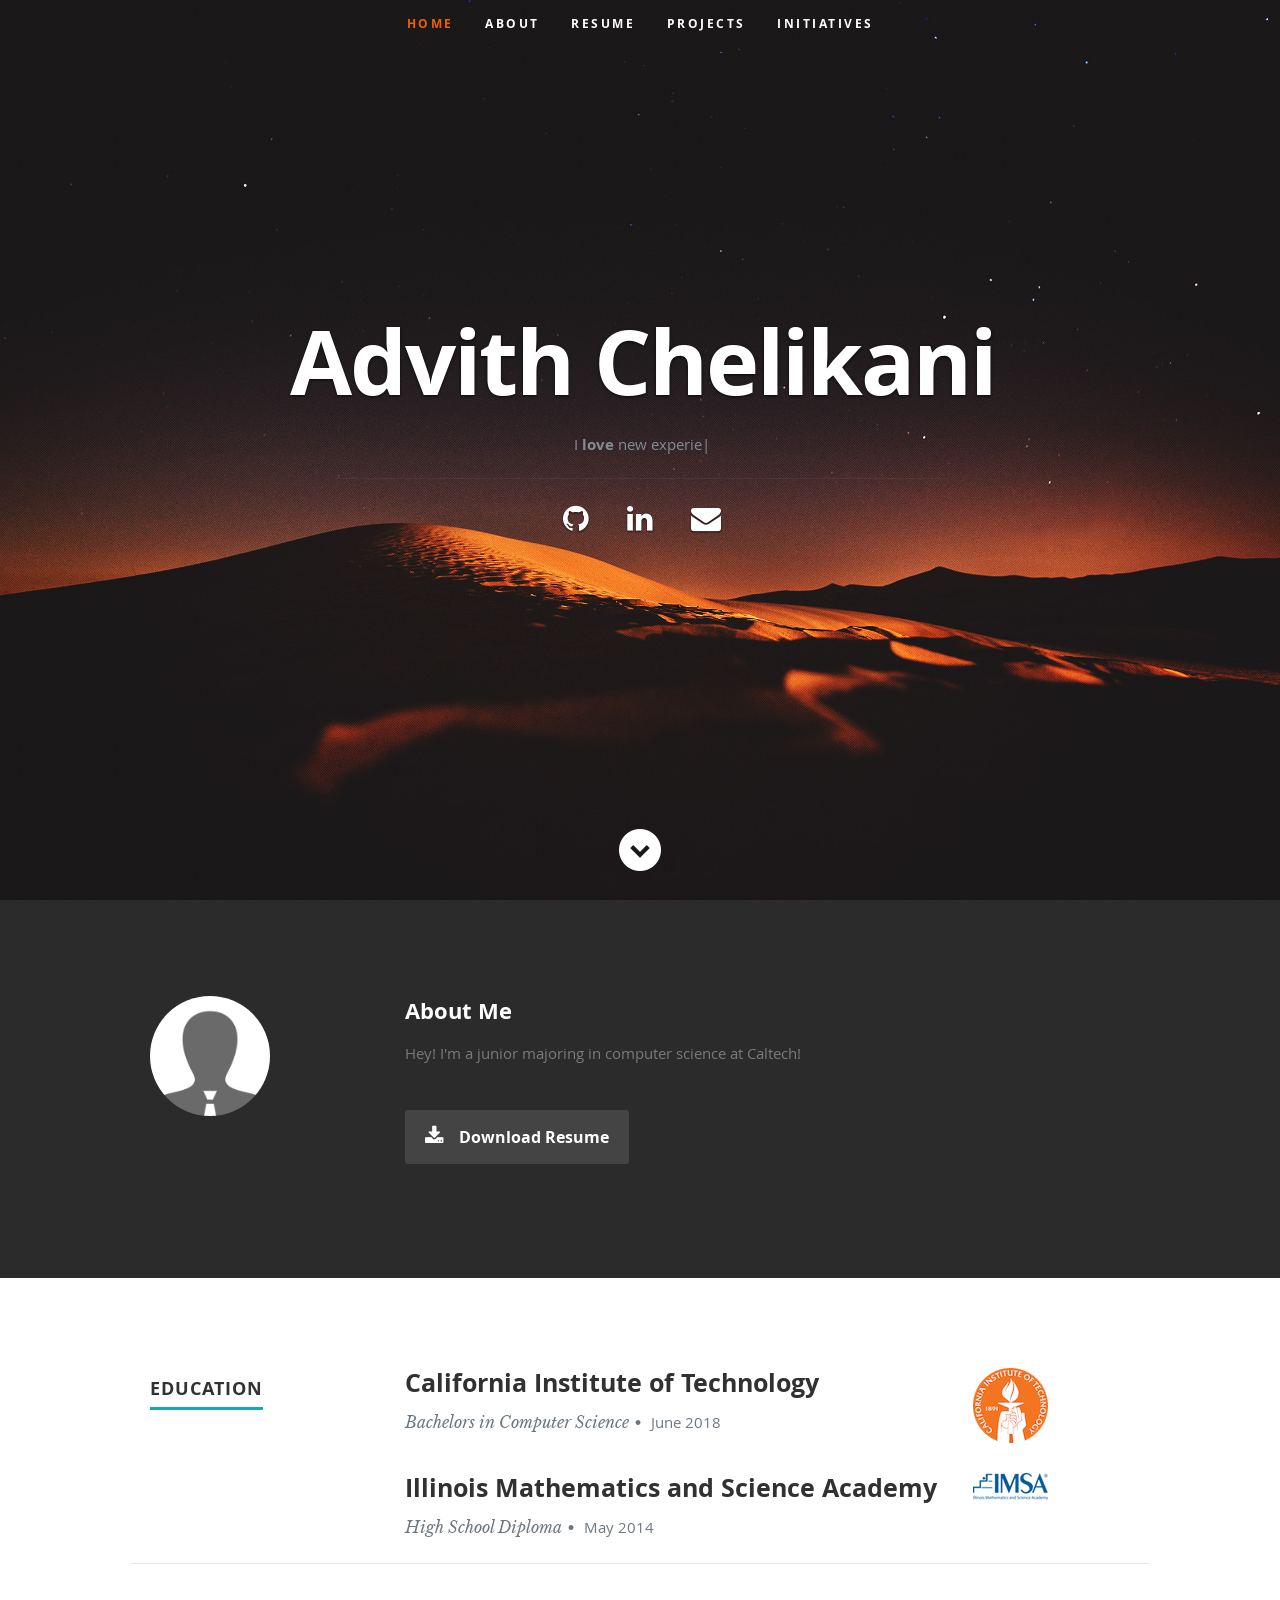
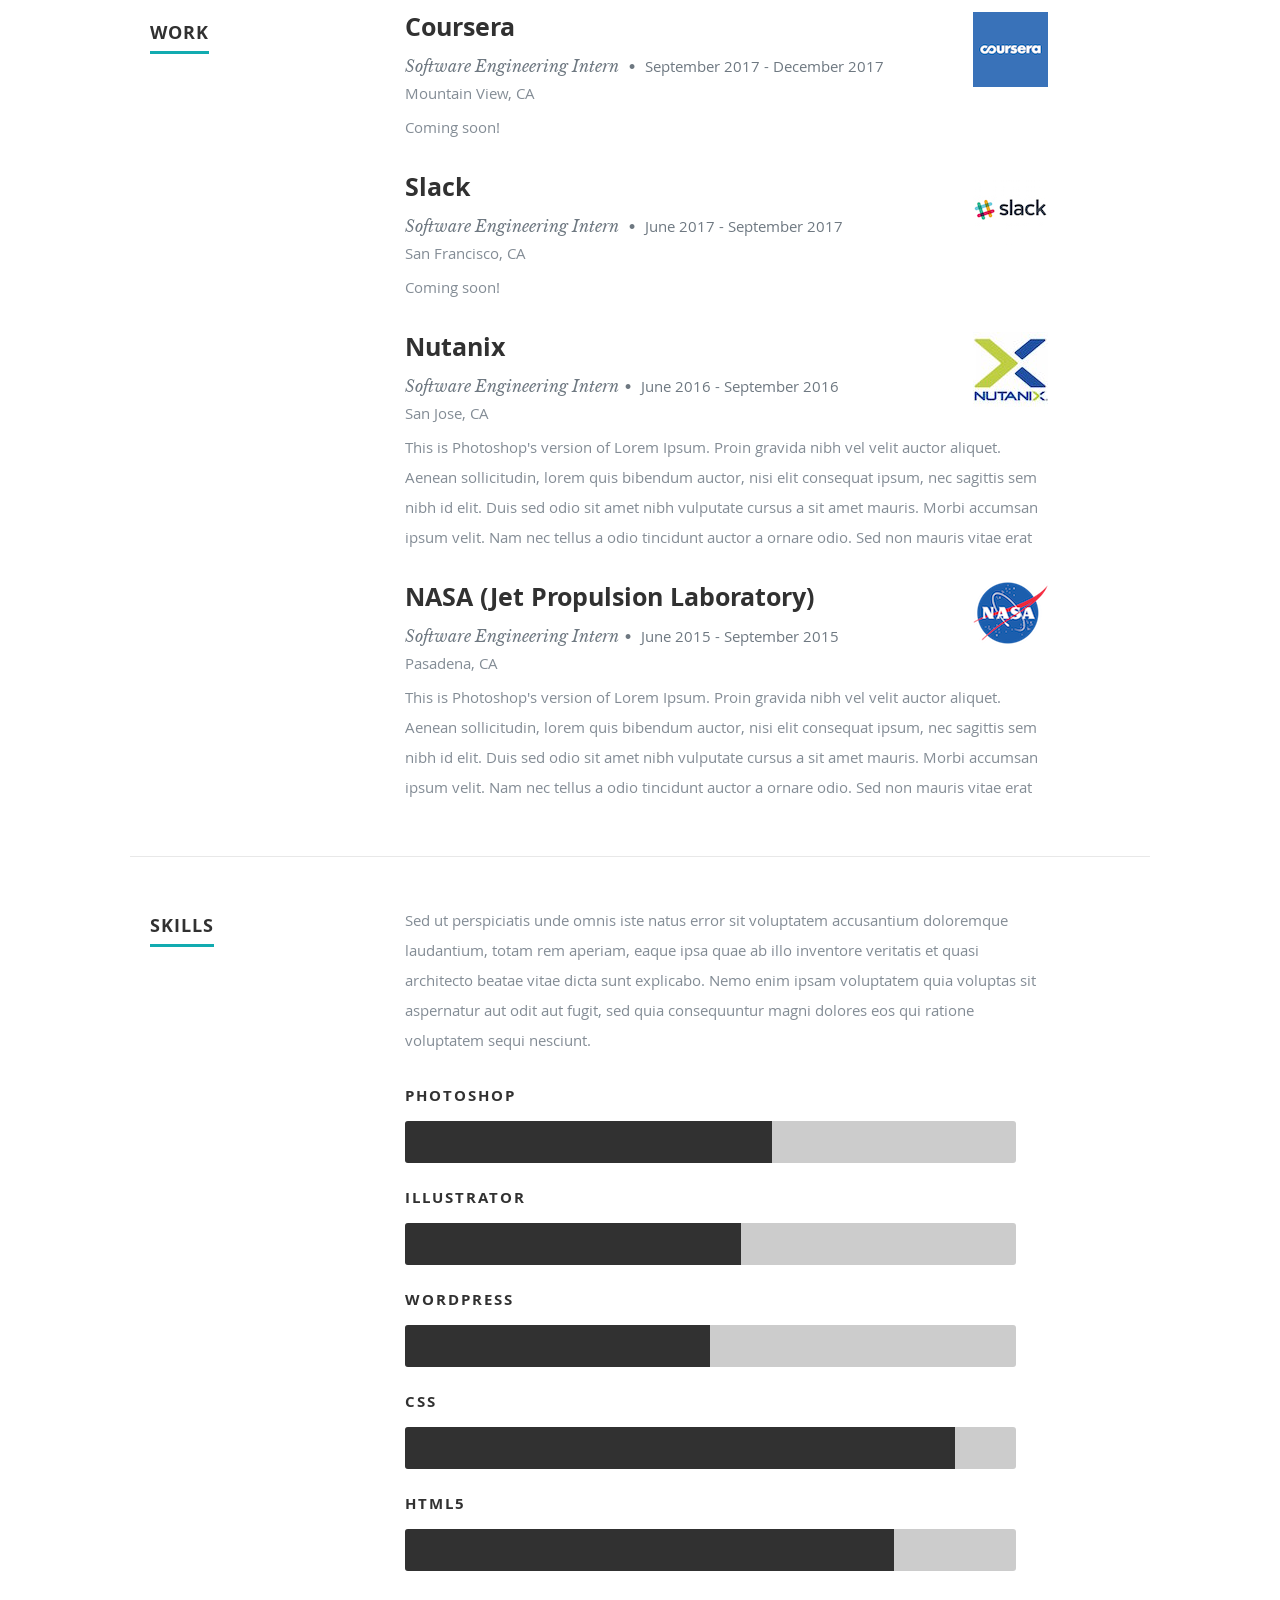
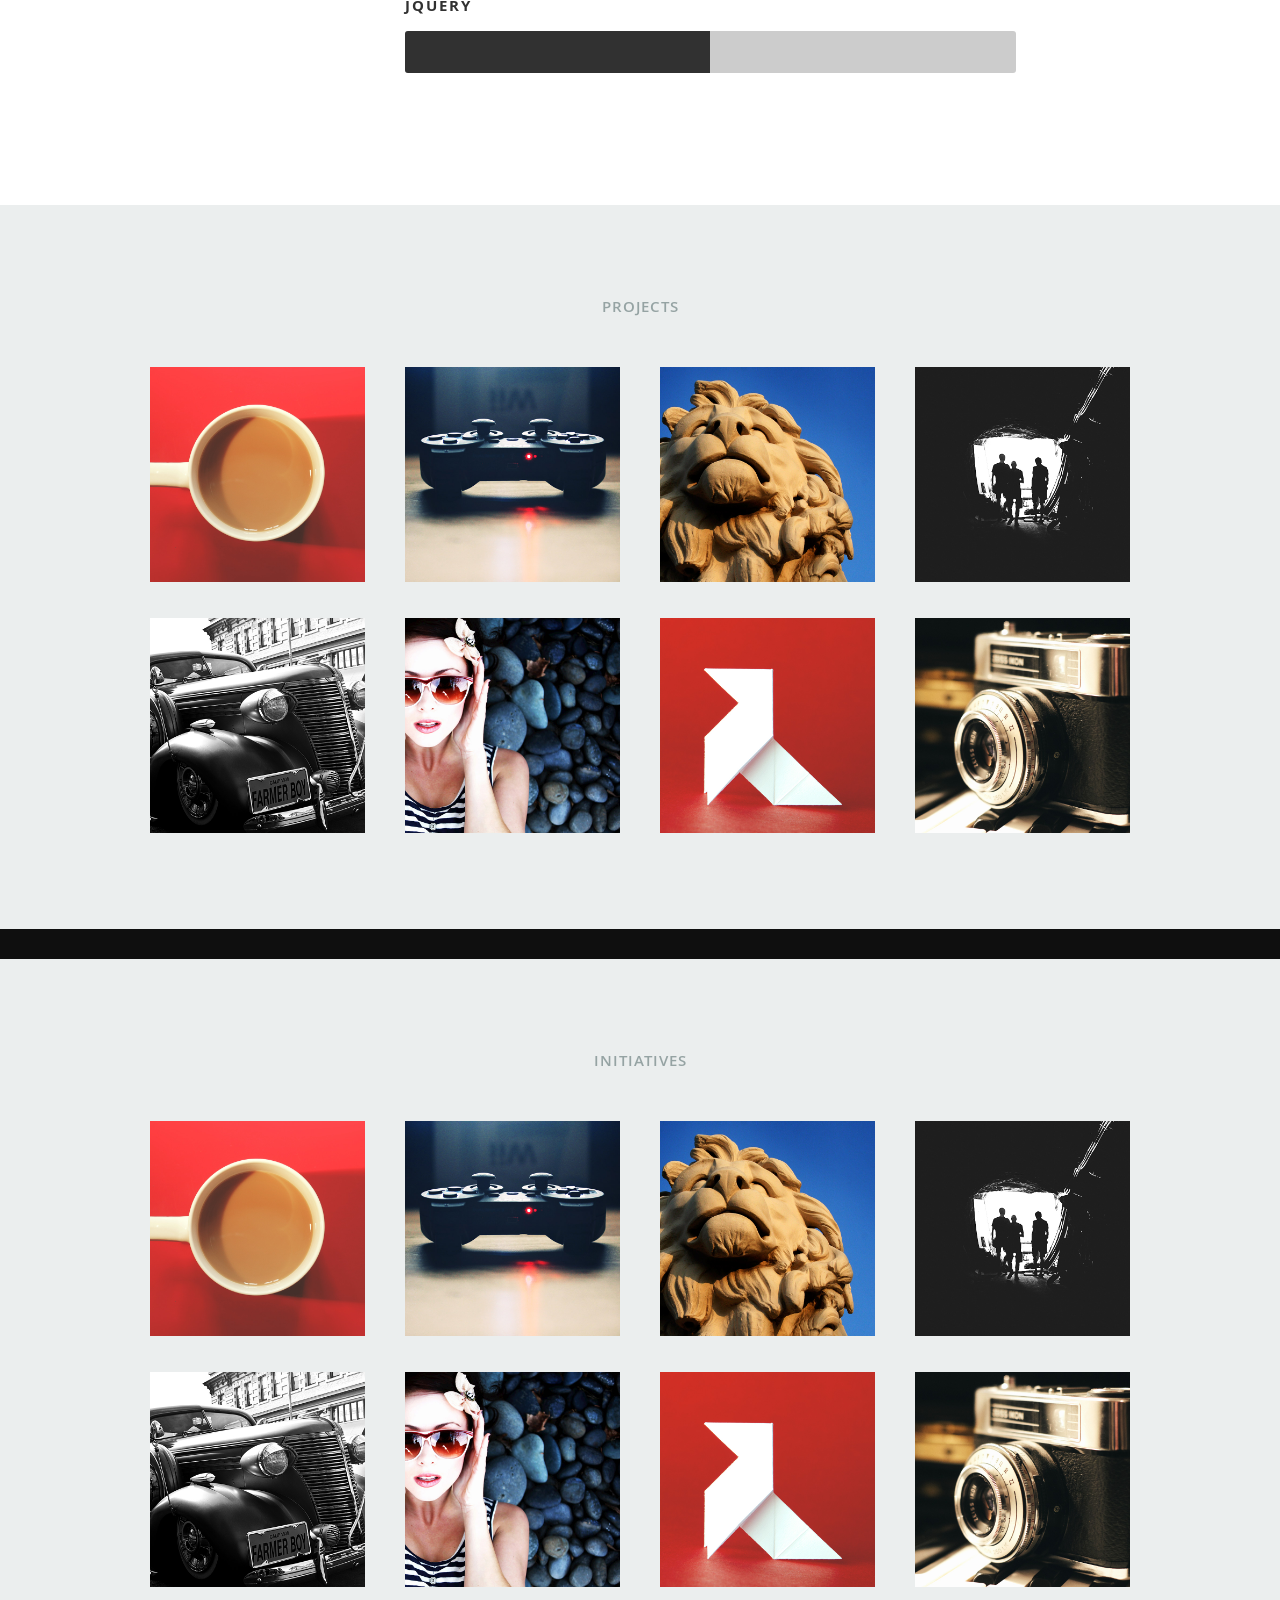
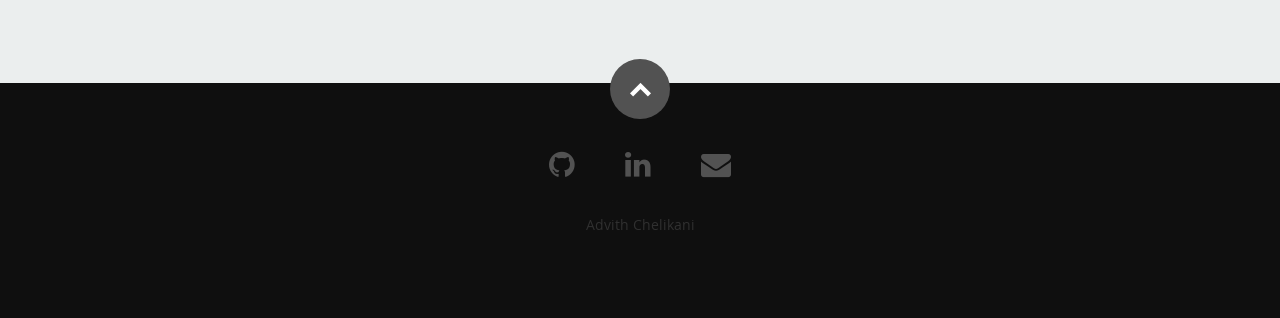
==== commit 5e75a9fa: "old site fix" ====
--- a/new_site/index.html
+++ b/new_site/index.html
@@ -90,7 +90,7 @@
 
             <h2>About Me</h2>
 
-            <p>Hey!
+            <p>Hey! I'm a junior majoring in computer science at Caltech! 
             </p>
 
             <div class="row">
@@ -98,7 +98,7 @@
 
                <div class="columns download">
                   <p>
-                     <a href="#" class="button"><i class="fa fa-download"></i>Download Resume</a>
+                     <a href="Advith_Chelikani_Resume.pdf" class="button"><i class="fa fa-download"></i>Download Resume</a>
                   </p>
                </div>
 
@@ -287,7 +287,7 @@
 
          <div class="twelve columns collapsed">
 
-            <h1>Check Out Some of My Works.</h1>
+            <h1>Projects</h1>
 
             <!-- portfolio-wrapper -->
             <div id="portfolio-wrapper" class="bgrid-quarters s-bgrid-thirds cf">
@@ -585,7 +585,7 @@
 
          <div class="twelve columns collapsed">
 
-            <h1>Check Out Some of My Works.</h1>
+            <h1>Initiatives</h1>
 
             <!-- portfolio-wrapper -->
             <div id="portfolio-wrapper" class="bgrid-quarters s-bgrid-thirds cf">
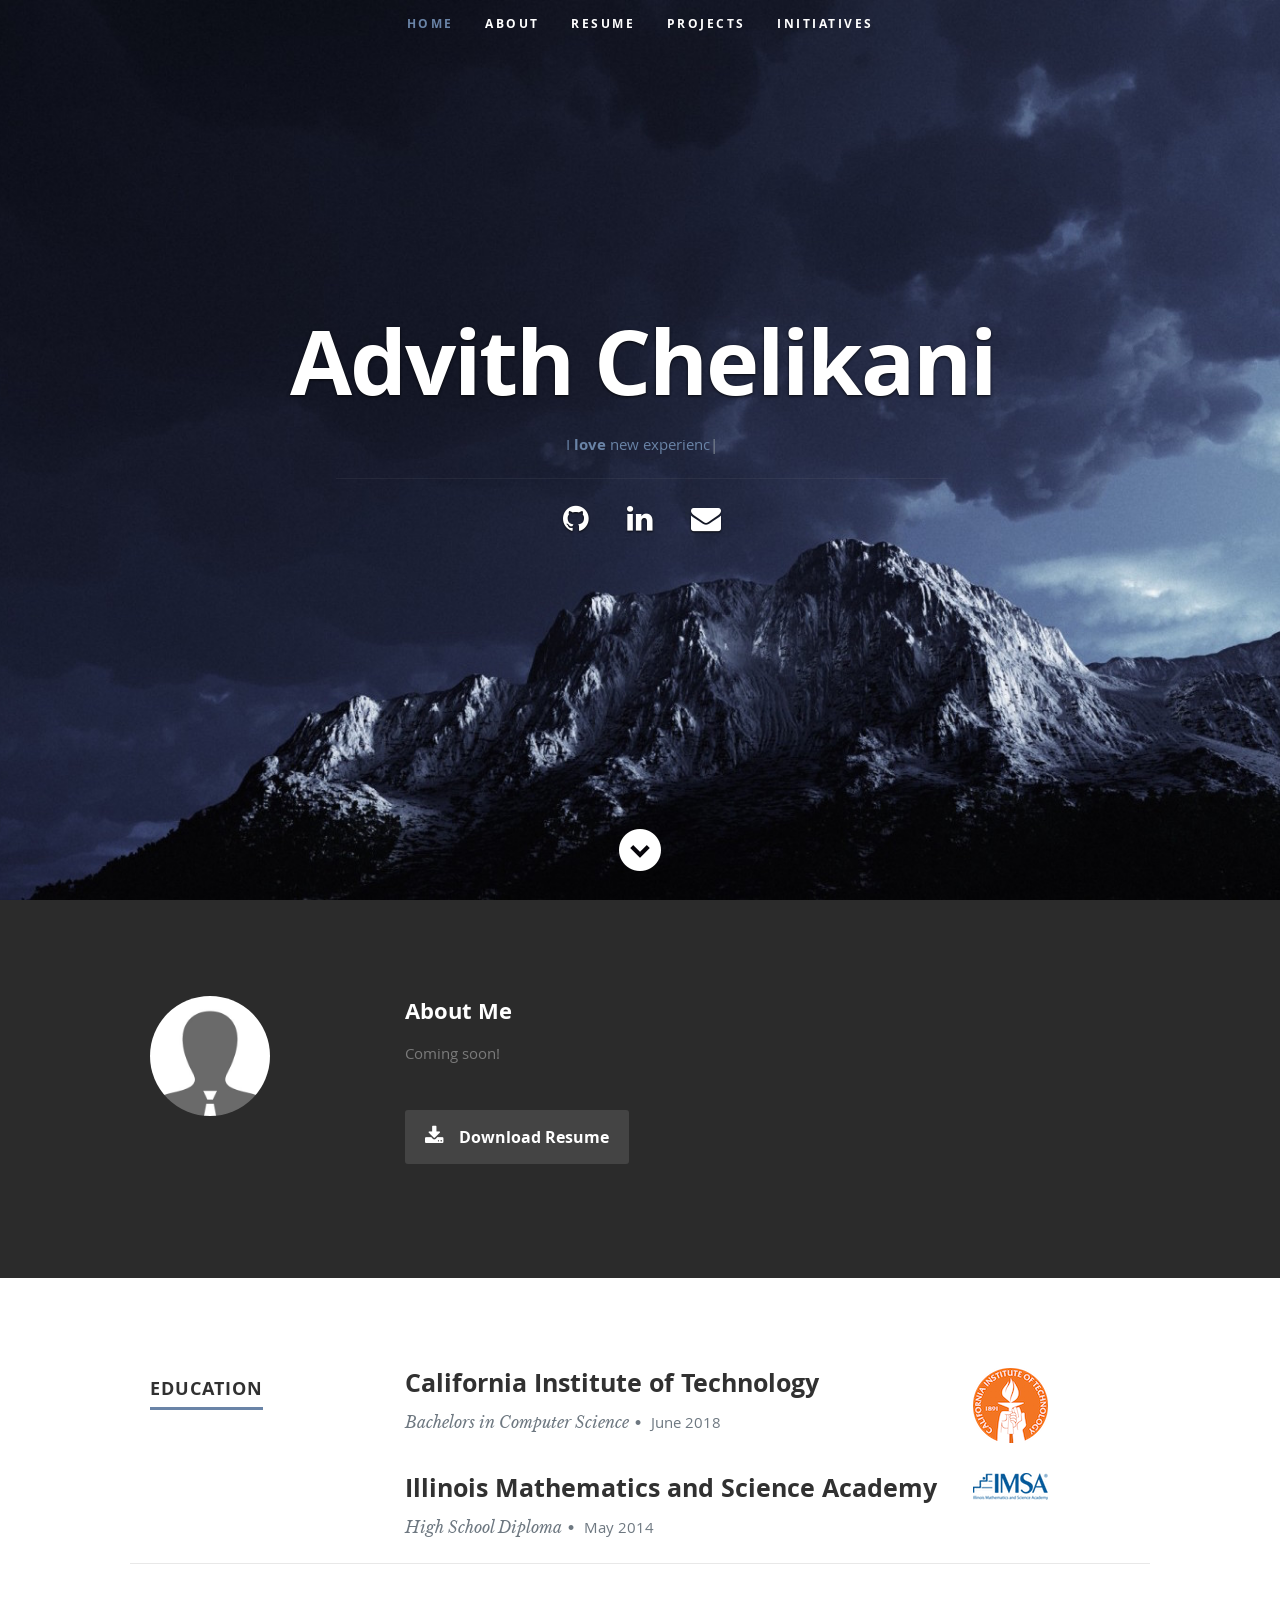
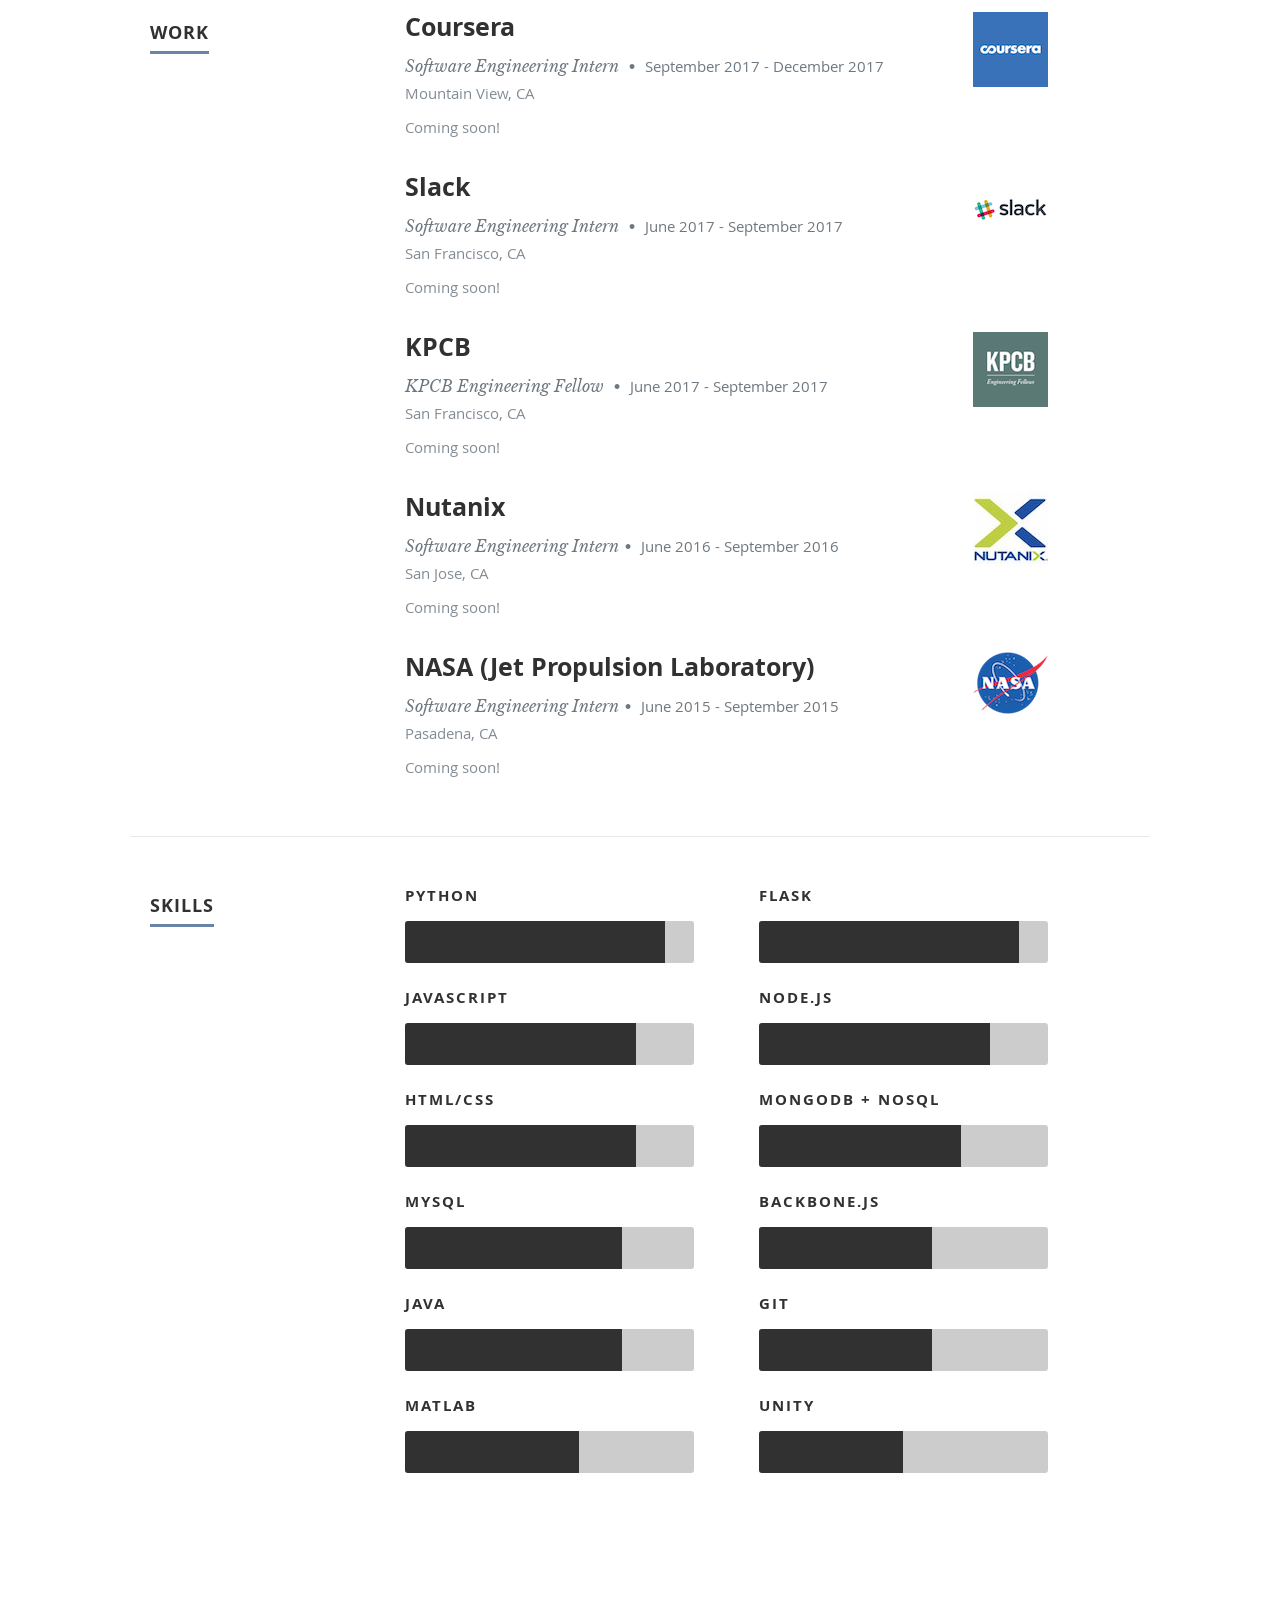
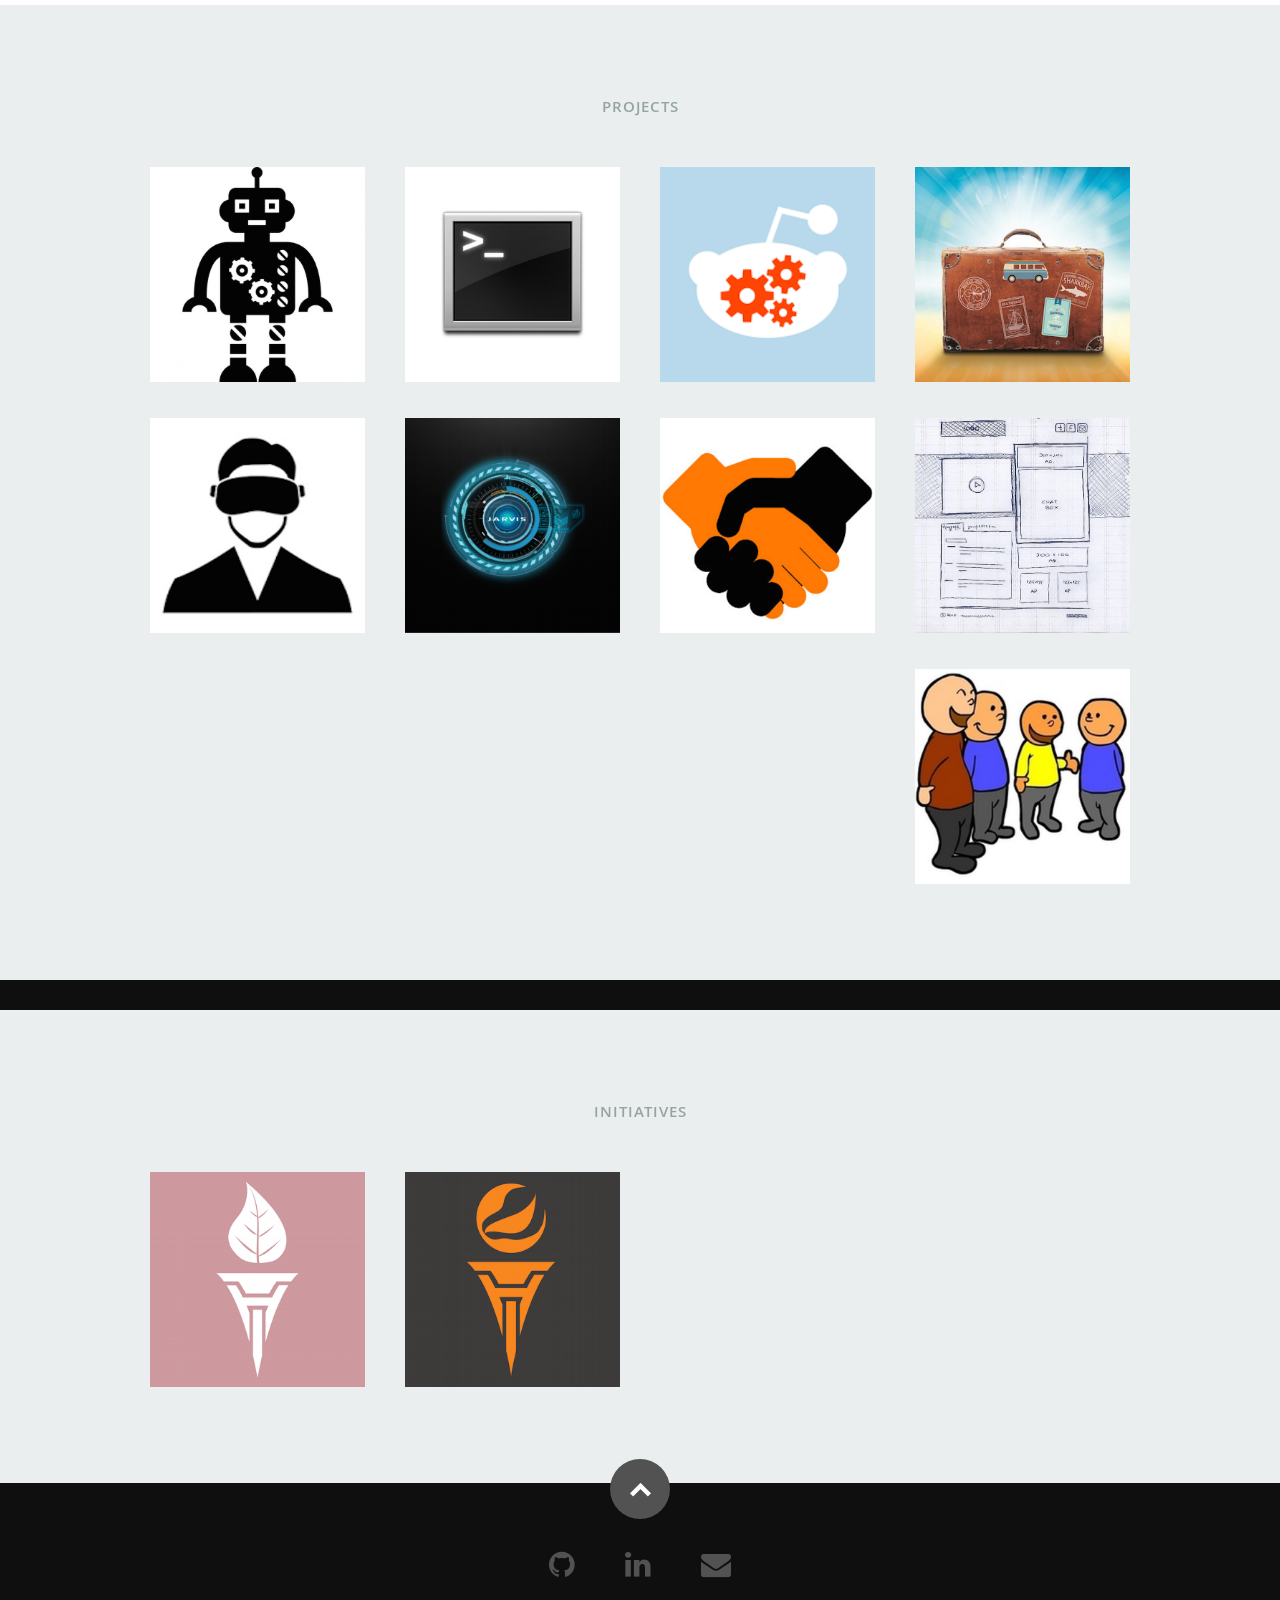
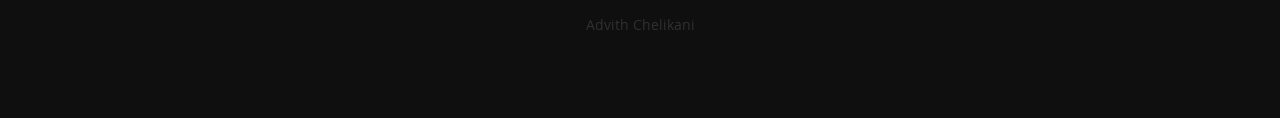
==== commit 3f2a6303: "new site finished" ====
--- a/new_site/index.html
+++ b/new_site/index.html
@@ -90,7 +90,7 @@
 
             <h2>About Me</h2>
 
-            <p>Hey! I'm a junior majoring in computer science at Caltech! 
+            <p>Coming soon!
             </p>
 
             <div class="row">
@@ -202,16 +202,30 @@
 
                <div class="twelve columns">
 
+                  <h3>KPCB</h3>
+                  <img src="images/kpcb.png" class="logo">
+                  <p class="info">KPCB Engineering Fellow <span>&bull;</span> <em class="date">June 2017 - September 2017</em></p>
+                  <p class="location"> San Francisco, CA </p>
+
+                  <p>
+                  Coming soon!
+                  </p>
+
+               </div>
+
+            </div> <!-- item end -->
+
+            <div class="row item">
+
+               <div class="twelve columns">
+
                   <h3>Nutanix</h3>
                   <img src="images/nutanix.jpeg" class="logo">
                   <p class="info">Software Engineering Intern<span>&bull;</span> <em class="date">June 2016 - September 2016</em></p>
                   <p class="location"> San Jose, CA </p>
 
                   <p>
-                  This is Photoshop's version  of Lorem Ipsum. Proin gravida nibh vel velit auctor aliquet.
-                  Aenean sollicitudin, lorem quis bibendum auctor, nisi elit consequat ipsum, nec sagittis sem
-                  nibh id elit. Duis sed odio sit amet nibh vulputate cursus a sit amet mauris. Morbi accumsan
-                  ipsum velit. Nam nec tellus a odio tincidunt auctor a ornare odio. Sed non  mauris vitae erat
+                  Coming soon!
                   </p>
 
                </div>
@@ -228,10 +242,7 @@
                   <p class="location"> Pasadena, CA </p>
 
                   <p>
-                  This is Photoshop's version  of Lorem Ipsum. Proin gravida nibh vel velit auctor aliquet.
-                  Aenean sollicitudin, lorem quis bibendum auctor, nisi elit consequat ipsum, nec sagittis sem
-                  nibh id elit. Duis sed odio sit amet nibh vulputate cursus a sit amet mauris. Morbi accumsan
-                  ipsum velit. Nam nec tellus a odio tincidunt auctor a ornare odio. Sed non  mauris vitae erat
+                  Coming soon!
                   </p>
 
                </div>
@@ -253,24 +264,32 @@
 
          <div class="nine columns main-col">
 
-            <p>Sed ut perspiciatis unde omnis iste natus error sit voluptatem accusantium doloremque laudantium, totam rem aperiam,
-            eaque ipsa quae ab illo inventore veritatis et quasi architecto beatae vitae dicta sunt explicabo. Nemo enim ipsam
-            voluptatem quia voluptas sit aspernatur aut odit aut fugit, sed quia consequuntur magni dolores eos qui ratione
-            voluptatem sequi nesciunt.
-            </p>
 
 				<div class="bars">
 
 				   <ul class="skills">
-					   <li><span class="bar-expand photoshop"></span><em>Photoshop</em></li>
-                  <li><span class="bar-expand illustrator"></span><em>Illustrator</em></li>
-						<li><span class="bar-expand wordpress"></span><em>Wordpress</em></li>
-						<li><span class="bar-expand css"></span><em>CSS</em></li>
-						<li><span class="bar-expand html5"></span><em>HTML5</em></li>
-                  <li><span class="bar-expand jquery"></span><em>jQuery</em></li>
+					   <li><span class="bar-expand python"></span><em>Python</em></li>
+                  <li><span class="bar-expand javascript"></span><em>JavaScript</em></li>
+						<li><span class="bar-expand htmlcss"></span><em>HTML/CSS</em></li>
+						<li><span class="bar-expand mysql"></span><em>MySQL</em></li>
+						<li><span class="bar-expand java"></span><em>Java</em></li>
+                  <li><span class="bar-expand matlab"></span><em>Matlab</em></li>
 					</ul>
 
 				</div><!-- end skill-bars -->
+
+        <div class="bars" style="float: right;">
+
+           <ul class="skills">
+             <li><span class="bar-expand flask"></span><em>Flask</em></li>
+                  <li><span class="bar-expand node"></span><em>Node.js</em></li>
+            <li><span class="bar-expand mongo"></span><em>MongoDB + NoSQL</em></li>
+            <li><span class="bar-expand backbone"></span><em>Backbone.js</em></li>
+            <li><span class="bar-expand git"></span><em>Git</em></li>
+                  <li><span class="bar-expand unity"></span><em>Unity</em></li>
+          </ul>
+
+        </div><!-- end skill-bars -->
 
 			</div> <!-- main-col end -->
 
@@ -296,11 +315,11 @@
                   <div class="item-wrap">
 
                      <a href="#modal-01" title="">
-                        <img alt="" src="images/portfolio/coffee.jpg">
-                        <div class="overlay">
-                           <div class="portfolio-item-meta">
-          					      <h5>Coffee</h5>
-                              <p>Illustrration</p>
+                        <img alt="" src="images/work/triviabot.jpeg">
+                        <div class="overlay">
+                           <div class="portfolio-item-meta">
+          					      <h5>Triviabot</h5>
+                          <p> Slack Bot </p>
           					   </div>
                         </div>
                         <div class="link-icon"><i class="icon-plus"></i></div>
@@ -313,11 +332,11 @@
                   <div class="item-wrap">
 
                      <a href="#modal-02" title="">
-                        <img alt="" src="images/portfolio/console.jpg">
-                        <div class="overlay">
-                           <div class="portfolio-item-meta">
-          					      <h5>Console</h5>
-                              <p>Web Development</p>
+                        <img alt="" src="images/work/clidocs.jpg">
+                        <div class="overlay">
+                           <div class="portfolio-item-meta">
+          					      <h5>CLIDocs</h5>
+                            <p> Command Line Tool </p>
           					   </div>
                         </div>
                         <div class="link-icon"><i class="icon-plus"></i></div>
@@ -330,11 +349,11 @@
                   <div class="item-wrap">
 
                      <a href="#modal-03" title="">
-                        <img alt="" src="images/portfolio/judah.jpg">
-                        <div class="overlay">
-                           <div class="portfolio-item-meta">
-          					      <h5>Judah</h5>
-                              <p>Webdesign</p>
+                        <img alt="" src="images/work/comphumor.png">
+                        <div class="overlay">
+                           <div class="portfolio-item-meta">
+          					      <h5>Computation Humor</h5>
+                            <p> Reddit Bot</p>
           					   </div>
                         </div>
                         <div class="link-icon"><i class="icon-plus"></i></div>
@@ -347,11 +366,11 @@
                   <div class="item-wrap">
 
                      <a href="#modal-04" title="">
-                        <img alt="" src="images/portfolio/into-the-light.jpg">
-                        <div class="overlay">
-                           <div class="portfolio-item-meta">
-          					      <h5>Into The Light</h5>
-                              <p>Photography</p>
+                        <img alt="" src="images/work/ventursome.jpg">
+                        <div class="overlay">
+                           <div class="portfolio-item-meta">
+          					      <h5>Venturso.me</h5>
+                              <p>Web App</p>
           					   </div>
                         </div>
                         <div class="link-icon"><i class="icon-plus"></i></div>
@@ -364,11 +383,11 @@
                   <div class="item-wrap">
 
                      <a href="#modal-05" title="">
-                        <img alt="" src="images/portfolio/farmerboy.jpg">
-                        <div class="overlay">
-                           <div class="portfolio-item-meta">
-          					      <h5>Farmer Boy</h5>
-                              <p>Branding</p>
+                        <img alt="" src="images/work/savethestreet.png">
+                        <div class="overlay">
+                           <div class="portfolio-item-meta">
+          					      <h5>Save the Street <h5>
+                              <p>Virtual Reality Game</p>
           					   </div>
                         </div>
                         <div class="link-icon"><i class="icon-plus"></i></div>
@@ -381,11 +400,11 @@
                   <div class="item-wrap">
 
                      <a href="#modal-06" title="">
-                        <img alt="" src="images/portfolio/girl.jpg">
-                        <div class="overlay">
-                           <div class="portfolio-item-meta">
-          					      <h5>Girl</h5>
-                              <p>Photography</p>
+                        <img alt="" src="images/work/jarvis.png">
+                        <div class="overlay">
+                           <div class="portfolio-item-meta">
+          					      <h5>JARVIS</h5>
+                              <p>Messenger Bot</p>
           					   </div>
                         </div>
                         <div class="link-icon"><i class="icon-plus"></i></div>
@@ -398,11 +417,11 @@
                   <div class="item-wrap">
 
                      <a href="#modal-07" title="">
-                        <img alt="" src="images/portfolio/origami.jpg">
-                        <div class="overlay">
-                           <div class="portfolio-item-meta">
-          					      <h5>Origami</h5>
-                              <p>Illustrration</p>
+                        <img alt="" src="images/work/secrethandshake.jpg">
+                        <div class="overlay">
+                           <div class="portfolio-item-meta">
+          					      <h5>Secret Handshake</h5>
+                              <p>Web App</p>
           					   </div>
                         </div>
                         <div class="link-icon"><i class="icon-plus"></i></div>
@@ -415,11 +434,11 @@
                   <div class="item-wrap">
 
                      <a href="#modal-08" title="">
-                        <img alt="" src="images/portfolio/retrocam.jpg">
-                        <div class="overlay">
-                           <div class="portfolio-item-meta">
-          					      <h5>Retrocam</h5>
-                              <p>Web Development</p>
+                        <img alt="" src="images/work/simplypaper.jpg">
+                        <div class="overlay">
+                           <div class="portfolio-item-meta">
+          					      <h5>Simply Paper</h5>
+                              <p>Web App</p>
           					   </div>
                         </div>
                         <div class="link-icon"><i class="icon-plus"></i></div>
@@ -427,6 +446,23 @@
 
                   </div>
           		</div>  <!-- item end -->
+
+              <div class="columns portfolio-item">
+                 <div class="item-wrap">
+
+                    <a href="#modal-09" title="">
+                       <img alt="" src="images/work/spontaneity.jpg">
+                       <div class="overlay">
+                          <div class="portfolio-item-meta">
+                         <h5>Spontaneity</h5>
+                             <p>iOS App</p>
+                      </div>
+                       </div>
+                       <div class="link-icon"><i class="icon-plus"></i></div>
+                    </a>
+
+                 </div>
+             </div>  <!-- item end -->
 
             </div> <!-- portfolio-wrapper end -->
 
@@ -438,16 +474,18 @@
 
          <div id="modal-01" class="popup-modal mfp-hide">
 
+          <!--
 		      <img class="scale-with-grid" src="images/portfolio/modals/m-coffee.jpg" alt="" />
+          -->
 
 		      <div class="description-box">
-			      <h4>Coffee Cup</h4>
-			      <p>Proin gravida nibh vel velit auctor aliquet. Aenean sollicitudin, lorem quis bibendum auctor, nisi elit consequat ipsum, nec sagittis sem nibh id elit.</p>
-               <span class="categories"><i class="fa fa-tag"></i>Branding, Webdesign</span>
+			      <h4>Triviabot</h4>
+			      <p>A slackbot that serves jeopardy questions and keeps track of a leaderboard.</p>
+               <span class="categories"><i class="fa fa-tag"></i>Python, MySQL, Slack API</span>
 		      </div>
 
             <div class="link-box">
-               <a href="http://www.behance.net">Details</a>
+               <a href="https://github.com/AChelikani/triviabot">Source</a>
 		         <a class="popup-modal-dismiss">Close</a>
             </div>
 
@@ -455,16 +493,17 @@
 
          <div id="modal-02" class="popup-modal mfp-hide">
 
+          <!--
 		      <img class="scale-with-grid" src="images/portfolio/modals/m-console.jpg" alt="" />
-
+          -->
 		      <div class="description-box">
-			      <h4>Console</h4>
-			      <p>Proin gravida nibh vel velit auctor aliquet. Aenean sollicitudin, lorem quis bibendum auctor, nisi elit consequat ipsum, nec sagittis sem nibh id elit.</p>
-               <span class="categories"><i class="fa fa-tag"></i>Branding, Web Development</span>
+			      <h4>CLIDocs</h4>
+			      <p>Documentation for programming languages served directly to the command line.</p>
+               <span class="categories"><i class="fa fa-tag"></i>Go, Python, Flask</span>
 		      </div>
 
             <div class="link-box">
-               <a href="http://www.behance.net">Details</a>
+               <a href="https://github.com/AChelikani/CLIdocs">Source</a>
 		         <a class="popup-modal-dismiss">Close</a>
             </div>
 
@@ -472,16 +511,18 @@
 
          <div id="modal-03" class="popup-modal mfp-hide">
 
+          <!--
 		      <img class="scale-with-grid" src="images/portfolio/modals/m-judah.jpg" alt="" />
+          -->
 
 		      <div class="description-box">
-			      <h4>Judah</h4>
-			      <p>Proin gravida nibh vel velit auctor aliquet. Aenean sollicitudin, lorem quis bibendum auctor, nisi elit consequat ipsum, nec sagittis sem nibh id elit.</p>
-               <span class="categories"><i class="fa fa-tag"></i>Branding</span>
+			      <h4>Computational Humor</h4>
+			      <p>A reddit bot that posts funny replies to pictures using machine learning and image recognition.</p>
+               <span class="categories"><i class="fa fa-tag"></i>Python, Word2Vec, Clarifai API, Reddit API, sklearn</span>
 		      </div>
 
             <div class="link-box">
-               <a href="http://www.behance.net">Details</a>
+               <a href="https://github.com/AChelikani/Computational-Humor">Source</a>
 		         <a class="popup-modal-dismiss">Close</a>
             </div>
 
@@ -489,16 +530,18 @@
 
          <div id="modal-04" class="popup-modal mfp-hide">
 
+          <!--
 		      <img class="scale-with-grid" src="images/portfolio/modals/m-intothelight.jpg" alt="" />
-
+          -->
 		      <div class="description-box">
-			      <h4>Into the Light</h4>
-			      <p>Proin gravida nibh vel velit auctor aliquet. Aenean sollicitudin, lorem quis bibendum auctor, nisi elit consequat ipsum, nec sagittis sem nibh id elit.</p>
-               <span class="categories"><i class="fa fa-tag"></i>Photography</span>
+			      <h4>Venturso.me</h4>
+			      <p>A travel itinerary planner that finds places to visit based on journey endpoints and duration.</p>
+               <span class="categories"><i class="fa fa-tag"></i>Python, Flask, HTML/CSS, Here API</span>
 		      </div>
 
             <div class="link-box">
-               <a href="http://www.behance.net">Details</a>
+               <a href="https://github.com/AChelikani/venturso.me">Source</a>
+               <a class="popup-modal-demo" href="http://www.ventursome.herokuapp.com">Demo</a>
 		         <a class="popup-modal-dismiss">Close</a>
             </div>
 
@@ -506,71 +549,89 @@
 
          <div id="modal-05" class="popup-modal mfp-hide">
 
+          <!--
 		      <img class="scale-with-grid" src="images/portfolio/modals/m-farmerboy.jpg" alt="" />
-
+          -->
 		      <div class="description-box">
-			      <h4>Farmer Boy</h4>
-			      <p>Proin gravida nibh vel velit auctor aliquet. Aenean sollicitudin, lorem quis bibendum auctor, nisi elit consequat ipsum, nec sagittis sem nibh id elit.</p>
-               <span class="categories"><i class="fa fa-tag"></i>Branding, Webdesign</span>
+			      <h4>Save the Street</h4>
+			      <p>A virtual reality first person shooter for the Google Cardboard.</p>
+               <span class="categories"><i class="fa fa-tag"></i>C#, Unity, Cardboard API</span>
 		      </div>
 
             <div class="link-box">
-               <a href="http://www.behance.net">Details</a>
+               <a href="https://github.com/AChelikani/Save-the-Street">Source</a>
 		         <a class="popup-modal-dismiss">Close</a>
             </div>
 
 	      </div><!-- modal-05 End -->
 
          <div id="modal-06" class="popup-modal mfp-hide">
-
+          <!--
 		      <img class="scale-with-grid" src="images/portfolio/modals/m-girl.jpg" alt="" />
-
+          -->
 		      <div class="description-box">
-			      <h4>Girl</h4>
-			      <p>Proin gravida nibh vel velit auctor aliquet. Aenean sollicitudin, lorem quis bibendum auctor, nisi elit consequat ipsum, nec sagittis sem nibh id elit.</p>
-               <span class="categories"><i class="fa fa-tag"></i>Photography</span>
+			      <h4>JARVIS</h4>
+			      <p>A community-driven Facebook Messenger bot with numerous modular functionalities. </p>
+               <span class="categories"><i class="fa fa-tag"></i>Python</span>
 		      </div>
 
             <div class="link-box">
-               <a href="http://www.behance.net">Details</a>
+               <a href="https://github.com/swapagarwal/JARVIS-on-Messenger">Details</a>
 		         <a class="popup-modal-dismiss">Close</a>
             </div>
 
 	      </div><!-- modal-06 End -->
 
          <div id="modal-07" class="popup-modal mfp-hide">
-
+          <!--
 		      <img class="scale-with-grid" src="images/portfolio/modals/m-origami.jpg" alt="" />
-
+          -->
 		      <div class="description-box">
-			      <h4>Origami</h4>
-			      <p>Proin gravida nibh vel velit auctor aliquet. Aenean sollicitudin, lorem quis bibendum auctor, nisi elit consequat ipsum, nec sagittis sem nibh id elit.</p>
-               <span class="categories"><i class="fa fa-tag"></i>Branding, Illustration</span>
+			      <h4>Secret Handshake</h4>
+			      <p>A gesture based authentication system using the Myo Armband from Thalmic Labs.</p>
+               <span class="categories"><i class="fa fa-tag"></i>JavaScript, Node.js, Myo</span>
 		      </div>
 
             <div class="link-box">
-               <a href="http://www.behance.net">Details</a>
+               <a href="https://github.com/bbatliner/secret-handshake">Details</a>
 		         <a class="popup-modal-dismiss">Close</a>
             </div>
 
 	      </div><!-- modal-07 End -->
 
          <div id="modal-08" class="popup-modal mfp-hide">
-
+          <!--
 		      <img class="scale-with-grid" src="images/portfolio/modals/m-retrocam.jpg" alt="" />
-
+          -->
 		      <div class="description-box">
-			      <h4>Retrocam</h4>
-			      <p>Proin gravida nibh vel velit auctor aliquet. Aenean sollicitudin, lorem quis bibendum auctor, nisi elit consequat ipsum, nec sagittis sem nibh id elit.</p>
-               <span class="categories"><i class="fa fa-tag"></i>Webdesign, Photography</span>
+			      <h4>Simply Paper</h4>
+			      <p>A web app that creates custom HTML/CSS from a drawing of a website.</p>
+               <span class="categories"><i class="fa fa-tag"></i>Python, JavaScript, OpenCV</span>
 		      </div>
 
             <div class="link-box">
-               <a href="http://www.behance.net">Details</a>
+               <a href="https://github.com/SimplyPaper">Details</a>
 		         <a class="popup-modal-dismiss">Close</a>
             </div>
 
 	      </div><!-- modal-01 End -->
+
+        <div id="modal-09" class="popup-modal mfp-hide">
+         <!--
+         <img class="scale-with-grid" src="images/portfolio/modals/m-retrocam.jpg" alt="" />
+         -->
+         <div class="description-box">
+           <h4>Spontaneity</h4>
+           <p>An iOS app that lets you plan spontaneous meetups with friends.</p>
+              <span class="categories"><i class="fa fa-tag"></i>Swift, Objective-C, Sketch</span>
+         </div>
+
+           <div class="link-box">
+              <a href="https://github.com/saraswatayu/Spontaneity">Details</a>
+            <a class="popup-modal-dismiss">Close</a>
+           </div>
+
+       </div><!-- modal-01 End -->
 
 
       </div> <!-- row End -->
@@ -593,12 +654,12 @@
               <div class="columns portfolio-item">
                   <div class="item-wrap">
 
-                     <a href="#modal-01" title="">
-                        <img alt="" src="images/portfolio/coffee.jpg">
-                        <div class="overlay">
-                           <div class="portfolio-item-meta">
-                         <h5>Coffee</h5>
-                              <p>Illustrration</p>
+                     <a href="#modal-001" title="">
+                        <img alt="" src="images/initiatives/hacktech2017.png">
+                        <div class="overlay">
+                           <div class="portfolio-item-meta">
+                         <h5>Hacktech 2017</h5>
+                              <p>Head Organizer</p>
                       </div>
                         </div>
                         <div class="link-icon"><i class="icon-plus"></i></div>
@@ -610,12 +671,12 @@
                <div class="columns portfolio-item">
                   <div class="item-wrap">
 
-                     <a href="#modal-02" title="">
-                        <img alt="" src="images/portfolio/console.jpg">
-                        <div class="overlay">
-                           <div class="portfolio-item-meta">
-                         <h5>Console</h5>
-                              <p>Web Development</p>
+                     <a href="#modal-002" title="">
+                        <img alt="" src="images/initiatives/hacktech2016.png">
+                        <div class="overlay">
+                           <div class="portfolio-item-meta">
+                         <h5>Hacktech 2016</h5>
+                              <p>Head Organizer</p>
                       </div>
                         </div>
                         <div class="link-icon"><i class="icon-plus"></i></div>
@@ -624,107 +685,7 @@
                   </div>
              </div> <!-- item end -->
 
-               <div class="columns portfolio-item">
-                  <div class="item-wrap">
-
-                     <a href="#modal-03" title="">
-                        <img alt="" src="images/portfolio/judah.jpg">
-                        <div class="overlay">
-                           <div class="portfolio-item-meta">
-                         <h5>Judah</h5>
-                              <p>Webdesign</p>
-                      </div>
-                        </div>
-                        <div class="link-icon"><i class="icon-plus"></i></div>
-                     </a>
-
-                  </div>
-             </div> <!-- item end -->
-
-               <div class="columns portfolio-item">
-                  <div class="item-wrap">
-
-                     <a href="#modal-04" title="">
-                        <img alt="" src="images/portfolio/into-the-light.jpg">
-                        <div class="overlay">
-                           <div class="portfolio-item-meta">
-                         <h5>Into The Light</h5>
-                              <p>Photography</p>
-                      </div>
-                        </div>
-                        <div class="link-icon"><i class="icon-plus"></i></div>
-                     </a>
-
-                  </div>
-             </div> <!-- item end -->
-
-               <div class="columns portfolio-item">
-                  <div class="item-wrap">
-
-                     <a href="#modal-05" title="">
-                        <img alt="" src="images/portfolio/farmerboy.jpg">
-                        <div class="overlay">
-                           <div class="portfolio-item-meta">
-                         <h5>Farmer Boy</h5>
-                              <p>Branding</p>
-                      </div>
-                        </div>
-                        <div class="link-icon"><i class="icon-plus"></i></div>
-                     </a>
-
-                  </div>
-             </div> <!-- item end -->
-
-               <div class="columns portfolio-item">
-                  <div class="item-wrap">
-
-                     <a href="#modal-06" title="">
-                        <img alt="" src="images/portfolio/girl.jpg">
-                        <div class="overlay">
-                           <div class="portfolio-item-meta">
-                         <h5>Girl</h5>
-                              <p>Photography</p>
-                      </div>
-                        </div>
-                        <div class="link-icon"><i class="icon-plus"></i></div>
-                     </a>
-
-                  </div>
-             </div> <!-- item end -->
-
-               <div class="columns portfolio-item">
-                  <div class="item-wrap">
-
-                     <a href="#modal-07" title="">
-                        <img alt="" src="images/portfolio/origami.jpg">
-                        <div class="overlay">
-                           <div class="portfolio-item-meta">
-                         <h5>Origami</h5>
-                              <p>Illustrration</p>
-                      </div>
-                        </div>
-                        <div class="link-icon"><i class="icon-plus"></i></div>
-                     </a>
-
-                  </div>
-             </div> <!-- item end -->
-
-               <div class="columns portfolio-item">
-                  <div class="item-wrap">
-
-                     <a href="#modal-08" title="">
-                        <img alt="" src="images/portfolio/retrocam.jpg">
-                        <div class="overlay">
-                           <div class="portfolio-item-meta">
-                         <h5>Retrocam</h5>
-                              <p>Web Development</p>
-                      </div>
-                        </div>
-                        <div class="link-icon"><i class="icon-plus"></i></div>
-                     </a>
-
-                  </div>
-             </div>  <!-- item end -->
+
 
             </div> <!-- portfolio-wrapper end -->
 
@@ -734,142 +695,39 @@
          <!-- Modal Popup
        --------------------------------------------------------------- -->
 
-         <div id="modal-01" class="popup-modal mfp-hide">
-
-         <img class="scale-with-grid" src="images/portfolio/modals/m-coffee.jpg" alt="" />
+         <div id="modal-001" class="popup-modal mfp-hide">
+
+         <img class="scale-with-grid" src="images/initiatives/hacktech2017banner.png" alt="" />
 
          <div class="description-box">
-           <h4>Coffee Cup</h4>
-           <p>Proin gravida nibh vel velit auctor aliquet. Aenean sollicitudin, lorem quis bibendum auctor, nisi elit consequat ipsum, nec sagittis sem nibh id elit.</p>
-               <span class="categories"><i class="fa fa-tag"></i>Branding, Webdesign</span>
-         </div>
-
-            <div class="link-box">
-               <a href="http://www.behance.net">Details</a>
+           <h4>Hacktech 2017</h4>
+           <p>Planned for March 3-5, 2017 at the Rose Bowl!</p>
+               <span class="categories"><i class="fa fa-tag"></i>Hackathon</span>
+         </div>
+
+            <div class="link-box">
+               <a href="http://www.hacktech.io">Website</a>
             <a class="popup-modal-dismiss">Close</a>
             </div>
 
        </div><!-- modal-01 End -->
 
-         <div id="modal-02" class="popup-modal mfp-hide">
-
-         <img class="scale-with-grid" src="images/portfolio/modals/m-console.jpg" alt="" />
+         <div id="modal-002" class="popup-modal mfp-hide">
+
+         <img class="scale-with-grid" src="images/initiatives/hacktech2016banner.jpg" alt="" />
 
          <div class="description-box">
-           <h4>Console</h4>
-           <p>Proin gravida nibh vel velit auctor aliquet. Aenean sollicitudin, lorem quis bibendum auctor, nisi elit consequat ipsum, nec sagittis sem nibh id elit.</p>
-               <span class="categories"><i class="fa fa-tag"></i>Branding, Web Development</span>
-         </div>
-
-            <div class="link-box">
-               <a href="http://www.behance.net">Details</a>
+           <h4>Hacktech 2016</h4>
+           <p>Raised over $80,000 and provides food, WiFi, power, prizes, and transportation to 500 hackers from around the world.</p>
+               <span class="categories"><i class="fa fa-tag"></i>Hackathon</span>
+         </div>
+
+            <div class="link-box">
+               <a href="http://www.hacktech.io/2016">Website</a>
             <a class="popup-modal-dismiss">Close</a>
             </div>
 
        </div><!-- modal-02 End -->
-
-         <div id="modal-03" class="popup-modal mfp-hide">
-
-         <img class="scale-with-grid" src="images/portfolio/modals/m-judah.jpg" alt="" />
-
-         <div class="description-box">
-           <h4>Judah</h4>
-           <p>Proin gravida nibh vel velit auctor aliquet. Aenean sollicitudin, lorem quis bibendum auctor, nisi elit consequat ipsum, nec sagittis sem nibh id elit.</p>
-               <span class="categories"><i class="fa fa-tag"></i>Branding</span>
-         </div>
-
-            <div class="link-box">
-               <a href="http://www.behance.net">Details</a>
-            <a class="popup-modal-dismiss">Close</a>
-            </div>
-
-       </div><!-- modal-03 End -->
-
-         <div id="modal-04" class="popup-modal mfp-hide">
-
-         <img class="scale-with-grid" src="images/portfolio/modals/m-intothelight.jpg" alt="" />
-
-         <div class="description-box">
-           <h4>Into the Light</h4>
-           <p>Proin gravida nibh vel velit auctor aliquet. Aenean sollicitudin, lorem quis bibendum auctor, nisi elit consequat ipsum, nec sagittis sem nibh id elit.</p>
-               <span class="categories"><i class="fa fa-tag"></i>Photography</span>
-         </div>
-
-            <div class="link-box">
-               <a href="http://www.behance.net">Details</a>
-            <a class="popup-modal-dismiss">Close</a>
-            </div>
-
-       </div><!-- modal-04 End -->
-
-         <div id="modal-05" class="popup-modal mfp-hide">
-
-         <img class="scale-with-grid" src="images/portfolio/modals/m-farmerboy.jpg" alt="" />
-
-         <div class="description-box">
-           <h4>Farmer Boy</h4>
-           <p>Proin gravida nibh vel velit auctor aliquet. Aenean sollicitudin, lorem quis bibendum auctor, nisi elit consequat ipsum, nec sagittis sem nibh id elit.</p>
-               <span class="categories"><i class="fa fa-tag"></i>Branding, Webdesign</span>
-         </div>
-
-            <div class="link-box">
-               <a href="http://www.behance.net">Details</a>
-            <a class="popup-modal-dismiss">Close</a>
-            </div>
-
-       </div><!-- modal-05 End -->
-
-         <div id="modal-06" class="popup-modal mfp-hide">
-
-         <img class="scale-with-grid" src="images/portfolio/modals/m-girl.jpg" alt="" />
-
-         <div class="description-box">
-           <h4>Girl</h4>
-           <p>Proin gravida nibh vel velit auctor aliquet. Aenean sollicitudin, lorem quis bibendum auctor, nisi elit consequat ipsum, nec sagittis sem nibh id elit.</p>
-               <span class="categories"><i class="fa fa-tag"></i>Photography</span>
-         </div>
-
-            <div class="link-box">
-               <a href="http://www.behance.net">Details</a>
-            <a class="popup-modal-dismiss">Close</a>
-            </div>
-
-       </div><!-- modal-06 End -->
-
-         <div id="modal-07" class="popup-modal mfp-hide">
-
-         <img class="scale-with-grid" src="images/portfolio/modals/m-origami.jpg" alt="" />
-
-         <div class="description-box">
-           <h4>Origami</h4>
-           <p>Proin gravida nibh vel velit auctor aliquet. Aenean sollicitudin, lorem quis bibendum auctor, nisi elit consequat ipsum, nec sagittis sem nibh id elit.</p>
-               <span class="categories"><i class="fa fa-tag"></i>Branding, Illustration</span>
-         </div>
-
-            <div class="link-box">
-               <a href="http://www.behance.net">Details</a>
-            <a class="popup-modal-dismiss">Close</a>
-            </div>
-
-       </div><!-- modal-07 End -->
-
-         <div id="modal-08" class="popup-modal mfp-hide">
-
-         <img class="scale-with-grid" src="images/portfolio/modals/m-retrocam.jpg" alt="" />
-
-         <div class="description-box">
-           <h4>Retrocam</h4>
-           <p>Proin gravida nibh vel velit auctor aliquet. Aenean sollicitudin, lorem quis bibendum auctor, nisi elit consequat ipsum, nec sagittis sem nibh id elit.</p>
-               <span class="categories"><i class="fa fa-tag"></i>Webdesign, Photography</span>
-         </div>
-
-            <div class="link-box">
-               <a href="http://www.behance.net">Details</a>
-            <a class="popup-modal-dismiss">Close</a>
-            </div>
-
-       </div><!-- modal-01 End -->
-
 
       </div> <!-- row End -->
 
--- a/new_site/css/layout.css
+++ b/new_site/css/layout.css
@@ -33,7 +33,7 @@
    height: 800px;
    min-height: 500px;
    width: 100%;
-   background: #161415 url(../images/header-background.jpg) no-repeat top center;
+   background: #161415 url(../images/header-bg.jpg) no-repeat top center;
    background-size: cover !important;
 	-webkit-background-size: cover !important;
    text-align: center;
@@ -95,7 +95,7 @@
    padding: 0;
 }
 header .social li a { color: #fff; }
-header .social li a:hover { color: #11ABB0; }
+header .social li a:hover { color: #6A84A7; }
 
 /* scrolldown link */
 header .scrolldown a {
@@ -117,7 +117,7 @@
    -o-transition: all .3s ease-in-out;
    transition: all .3s ease-in-out;
 }
-header .scrolldown a:hover { color: #11ABB0; }
+header .scrolldown a:hover { color: #6A84A7; }
 
 /* primary navigation
 --------------------------------------------------------------------- */
@@ -179,9 +179,11 @@
 }
 
 ul#nav li a:active { background-color: transparent !important; }
-ul#nav li.current a { color: #F06000; }
-
-
+ul#nav li.current a { color: #6A84A7; }
+
+.typing {
+  color: #6A84A7;
+}
 /* ------------------------------------------------------------------ */
 /* c. About Section
 /* ------------------------------------------------------------------ */
@@ -194,7 +196,7 @@
 }
 
 #about a, #about a:visited  { color: #fff; }
-#about a:hover, #about a:focus { color: #11ABB0; }
+#about a:hover, #about a:focus { color: #6A84A7; }
 
 #about h2 {
    font: 22px/30px 'opensans-bold', sans-serif;
@@ -242,7 +244,7 @@
    overflow: hidden;
 }
 
-#resume a, #resume a:visited  { color: #11ABB0; }
+#resume a, #resume a:visited  { color: #6A84A7; }
 #resume a:hover, #resume a:focus { color: #313131; }
 
 #resume h1 {
@@ -251,7 +253,7 @@
    letter-spacing: 1px;
 }
 #resume h1 span {
-   border-bottom: 3px solid #11ABB0;
+   border-bottom: 3px solid #6A84A7;
    padding-bottom: 6px;
 }
 #resume h3 {
@@ -298,7 +300,7 @@
 /*----------------------------------------------*/
 
 .bars {
-	width: 95%;
+	width: 45%;
 	float: left;
 	padding: 0;
 	text-align: left;
@@ -337,86 +339,44 @@
    border-radius: 3px 0 0 3px;
 }
 
-.photoshop {
+.python {
+  	width: 90%;
+}
+.javascript {
+  	width: 80%;
+}
+.htmlcss {
+  	width: 80%;
+}
+.mysql {
+  	width: 75%;
+}
+.java {
+  	width: 75%;
+}
+.matlab {
   	width: 60%;
-  	-moz-animation: photoshop 2s ease;
-  	-webkit-animation: photoshop 2s ease;
-}
-.illustrator {
-  	width: 55%;
-  	-moz-animation: illustrator 2s ease;
-  	-webkit-animation: illustrator 2s ease;
-}
-.wordpress {
-  	width: 50%;
-  	-moz-animation: wordpress 2s ease;
-  	-webkit-animation: wordpress 2s ease;
-}
-.css {
-  	width: 90%;
-  	-moz-animation: css 2s ease;
-  	-webkit-animation: css 2s ease;
-}
-.html5 {
-  	width: 80%;
-  	-moz-animation: html5 2s ease;
-  	-webkit-animation: html5 2s ease;
-}
-.jquery {
-  	width: 50%;
-  	-moz-animation: jquery 2s ease;
-  	-webkit-animation: jquery 2s ease;
-}
-
-@-moz-keyframes photoshop {
-  0%   { width: 0px;  }
-  100% { width: 60%;  }
-}
-@-moz-keyframes illustrator {
-  0%   { width: 0px;  }
-  100% { width: 55%;  }
-}
-@-moz-keyframes wordpress {
-  0%   { width: 0px;  }
-  100% { width: 50%;  }
-}
-@-moz-keyframes css {
-  0%   { width: 0px;  }
-  100% { width: 90%;  }
-}
-@-moz-keyframes html5 {
-  0%   { width: 0px;  }
-  100% { width: 80%;  }
-}
-@-moz-keyframes jquery {
-  0%   { width: 0px;  }
-  100% { width: 50%;  }
-}
-
-@-webkit-keyframes photoshop {
-  0%   { width: 0px;  }
-  100% { width: 60%;  }
-}
-@-webkit-keyframes illustrator {
-  0%   { width: 0px;  }
-  100% { width: 55%;  }
-}
-@-webkit-keyframes wordpress {
-  0%   { width: 0px;  }
-  100% { width: 50%;  }
-}
-@-webkit-keyframes css {
-  0%   { width: 0px;  }
-  100% { width: 90%;  }
-}
-@-webkit-keyframes html5 {
-  0%   { width: 0px;  }
-  100% { width: 80%;  }
-}
-@-webkit-keyframes jquery {
-  0%   { width: 0px;  }
-  100% { width: 50%;  }
-}
+}
+.flask {
+  width: 90%;
+}
+.node {
+  width: 80%;
+}
+.mongo {
+  width: 70%;
+}
+.backbone {
+  width: 60%;
+}
+.git {
+  width: 60%;
+}
+.unity {
+  width: 50%;
+}
+
+
 
 /* ------------------------------------------------------------------ */
 /* e. Portfolio Section
@@ -580,6 +540,7 @@
    cursor: pointer;
 }
 .popup-modal a:hover {	color: #00CCCC; }
+.popup-modal a.popup-modal-demo { margin-left: 24px; }
 .popup-modal a.popup-modal-dismiss { margin-left: 24px; }
 
 
@@ -822,7 +783,7 @@
 }
 #contact .section-head { margin-bottom: 42px; }
 
-#contact a, #contact a:visited  { color: #11ABB0; }
+#contact a, #contact a:visited  { color: #6A84A7; }
 #contact a:hover, #contact a:focus { color: #fff; }
 
 #contact h1 {
@@ -883,7 +844,7 @@
 #contact textarea:focus,
 #contact select:focus {
 	color: #fff;
-	background-color: #11ABB0;
+	background-color: #6A84A7;
 }
 #contact button.submit {
 	text-transform: uppercase;
@@ -902,7 +863,7 @@
 	background: #fff;
 }
 #contact span.required {
-	color: #11ABB0;
+	color: #6A84A7;
 	font-size: 13px;
 }
 #message-warning, #message-success {
@@ -914,7 +875,7 @@
    margin-left: 26%;
 }
 #message-warning { color: #D72828; }
-#message-success { color: #11ABB0; }
+#message-success { color: #6A84A7; }
 
 #message-warning i,
 #message-success i {
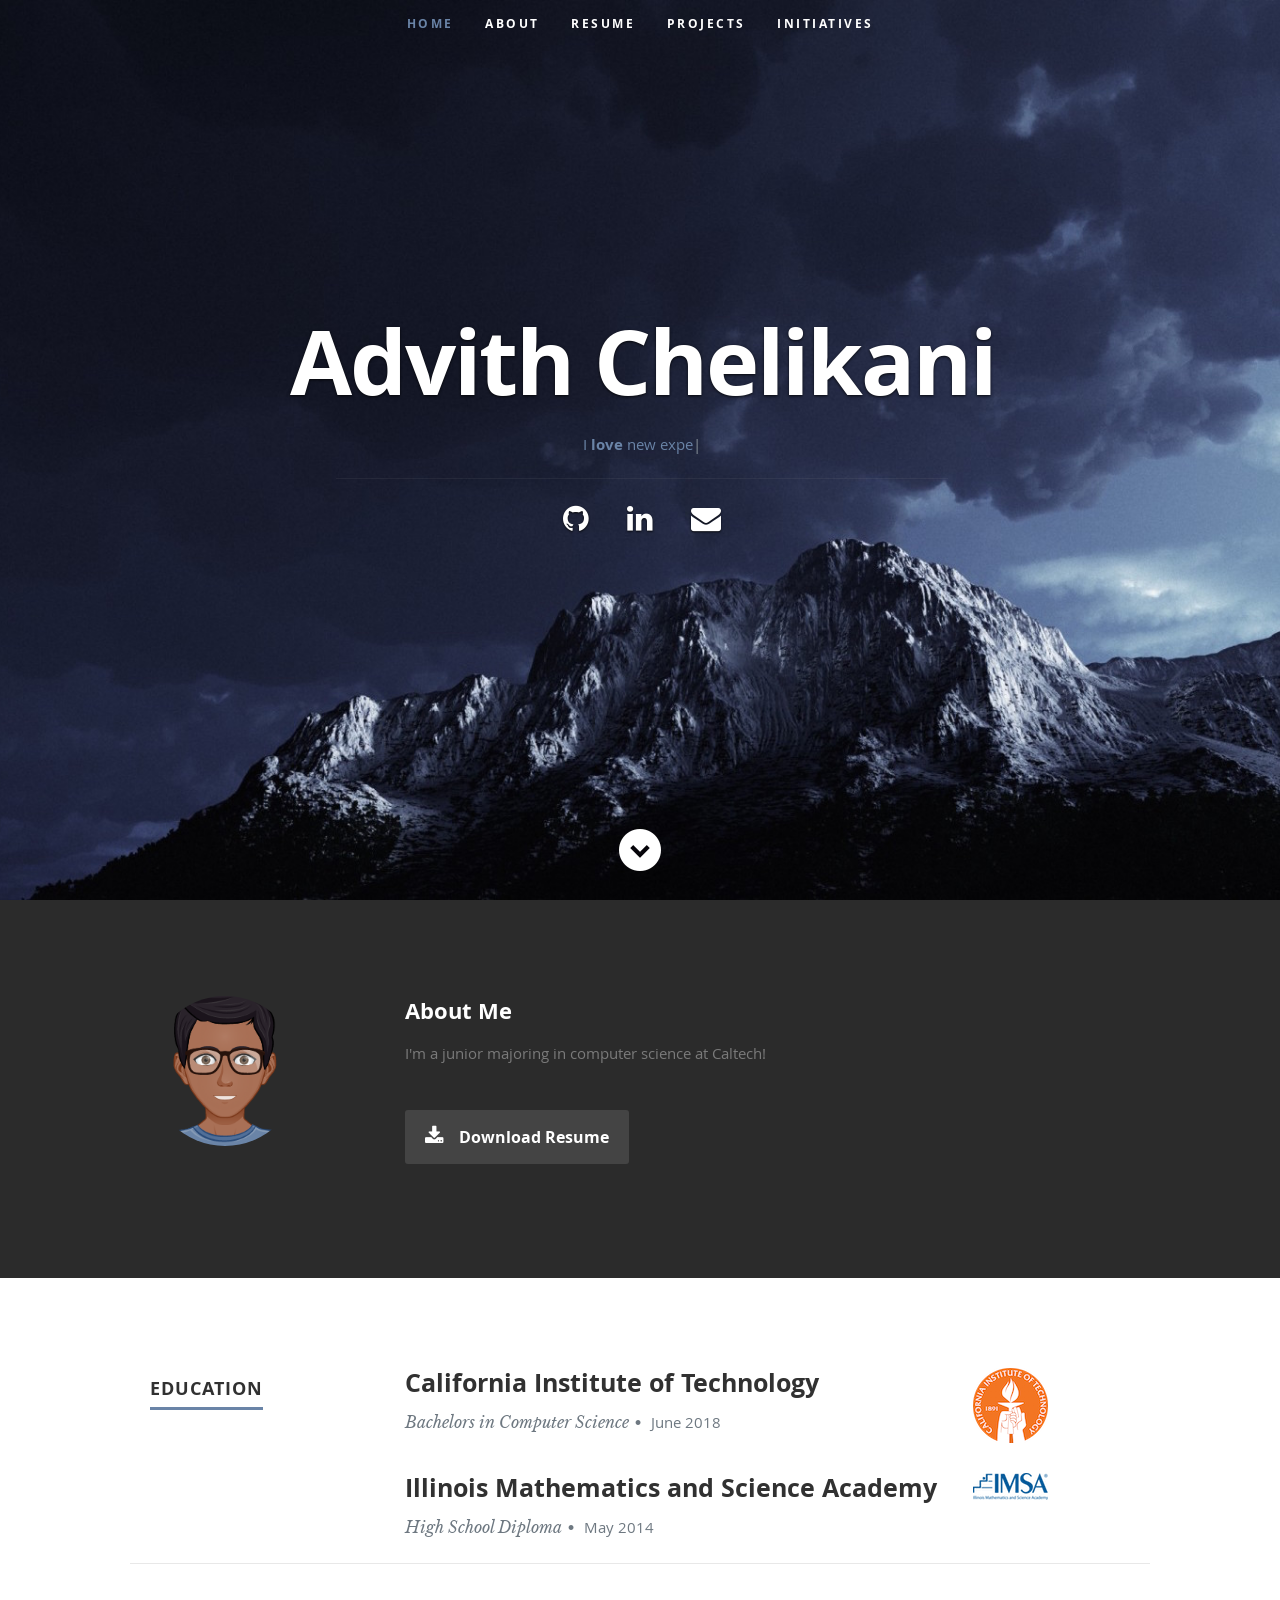
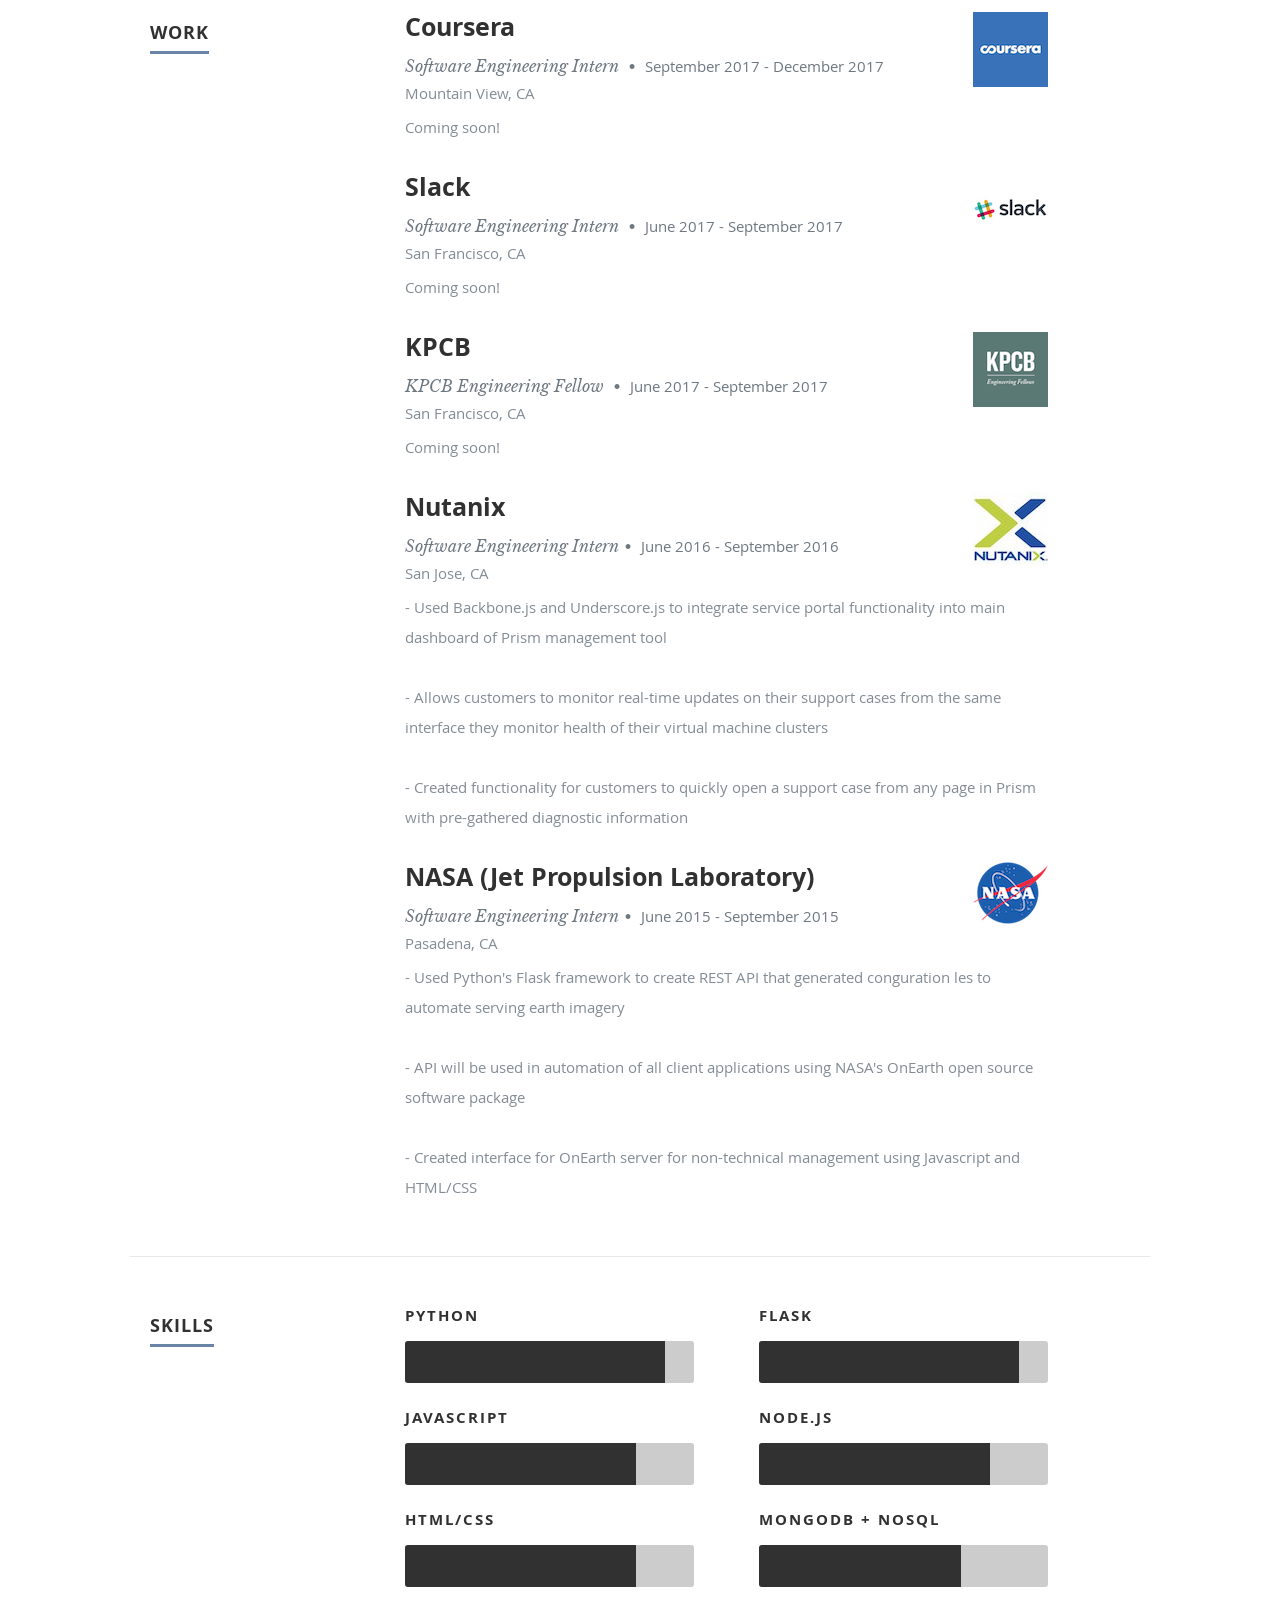
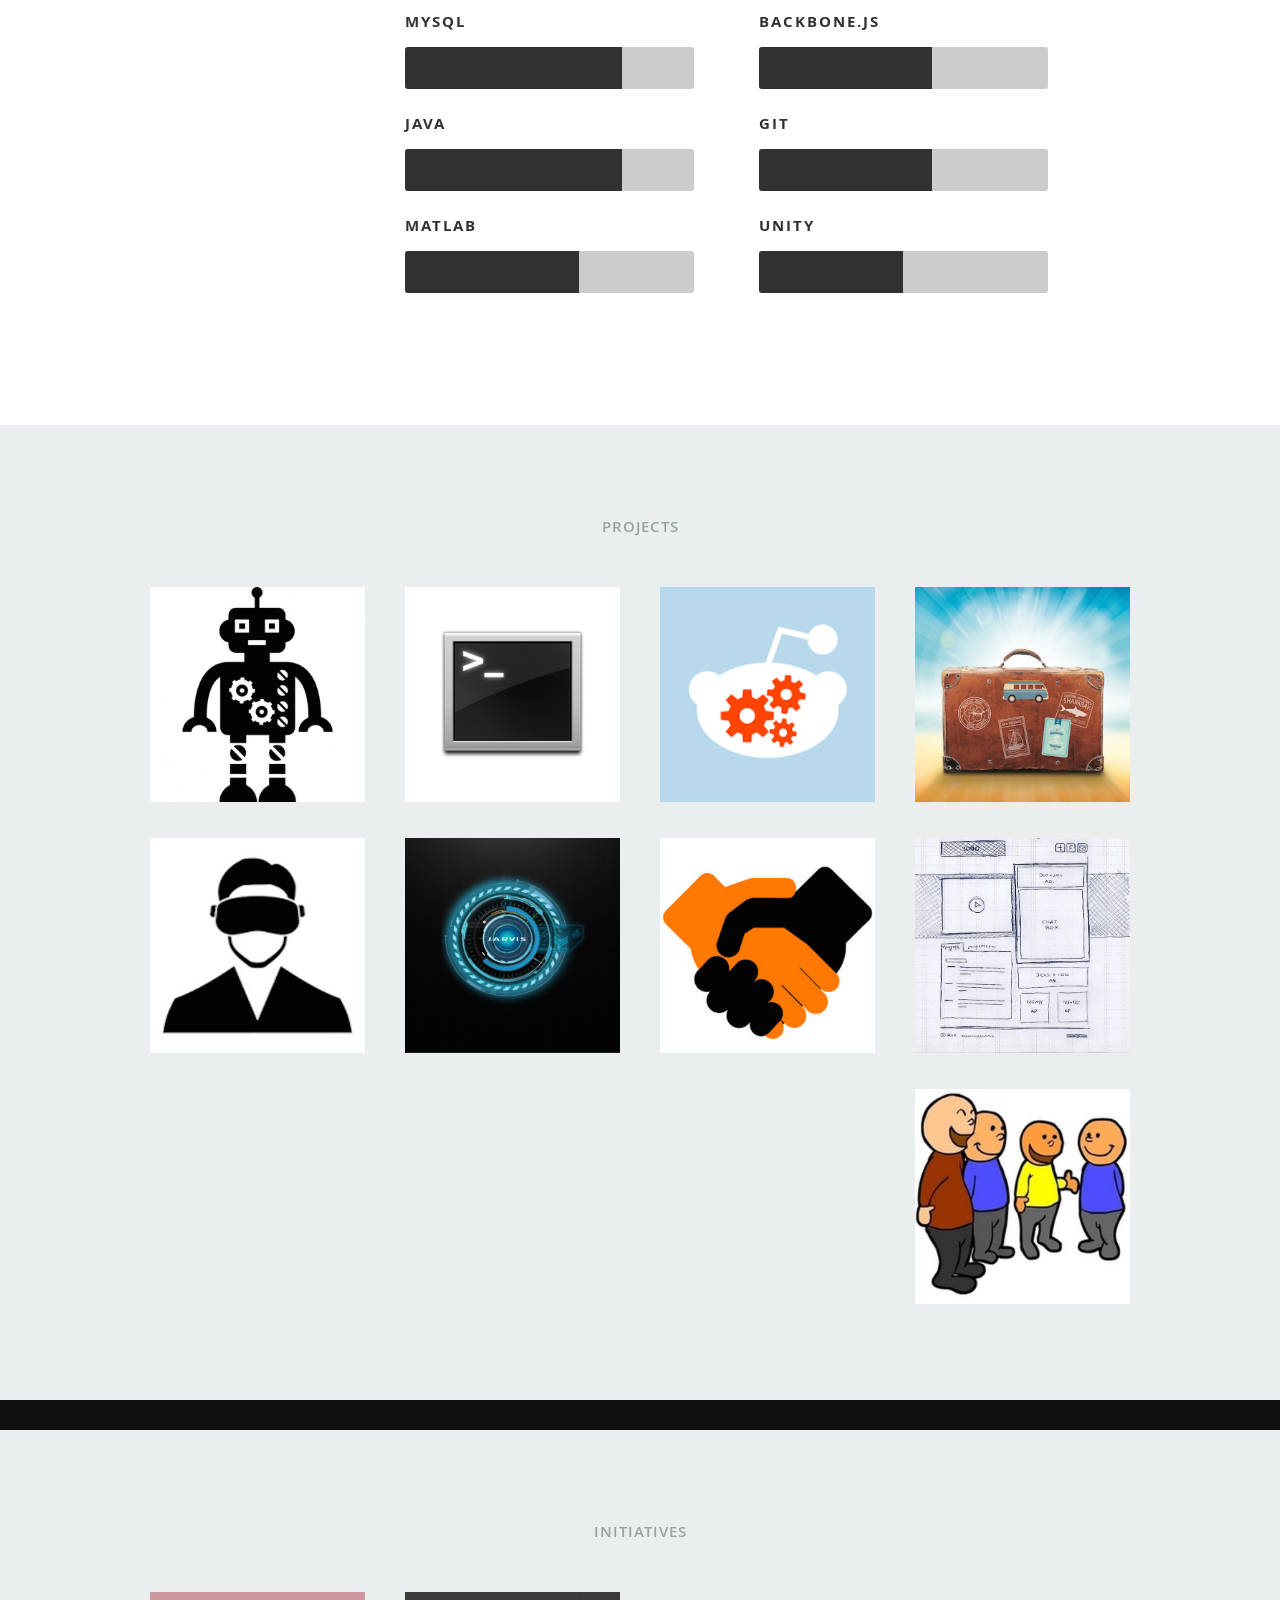
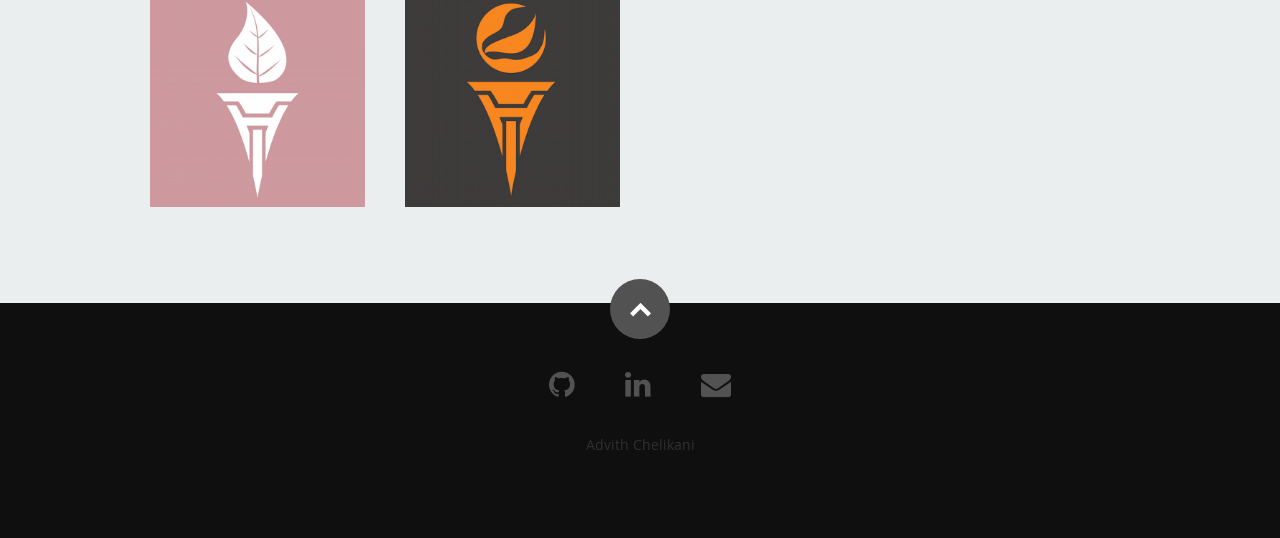
==== commit 95be03d7: "update avatar" ====
--- a/new_site/index.html
+++ b/new_site/index.html
@@ -82,7 +82,7 @@
 
          <div class="three columns">
 
-            <img class="profile-pic"  src="images/profilepic.jpg" alt="" />
+            <img class="profile-pic"  src="images/myAvatar.png" alt="" />
 
          </div>
 
@@ -90,7 +90,7 @@
 
             <h2>About Me</h2>
 
-            <p>Coming soon!
+            <p>I'm a junior majoring in computer science at Caltech!
             </p>
 
             <div class="row">
@@ -225,7 +225,13 @@
                   <p class="location"> San Jose, CA </p>
 
                   <p>
-                  Coming soon!
+                  - Used Backbone.js and Underscore.js to integrate service portal functionality into main dashboard of Prism management tool
+                  </p>
+                  <p>
+                  - Allows customers to monitor real-time updates on their support cases from the same interface they monitor health of their virtual machine clusters
+                  </p>
+                  <p>
+                  - Created functionality for customers to quickly open a support case from any page in Prism with pre-gathered diagnostic information
                   </p>
 
                </div>
@@ -242,7 +248,13 @@
                   <p class="location"> Pasadena, CA </p>
 
                   <p>
-                  Coming soon!
+                  - Used Python's Flask framework to create REST API that generated con guration  les to automate serving earth imagery
+                  </p>
+                  <p>
+                  - API will be used in automation of all client applications using NASA's OnEarth open source software package
+                  </p>
+                  <p>
+                  - Created interface for OnEarth server for non-technical management using Javascript and HTML/CSS
                   </p>
 
                </div>
--- a/new_site/css/layout.css
+++ b/new_site/css/layout.css
@@ -209,8 +209,8 @@
 }
 #about .profile-pic {
    position: relative;
-   width: 120px;
-   height: 120px;
+   width: 150px;
+   height: 150px;
    border-radius: 100%;
 }
 #about .contact-details { width: 41.66667%; }
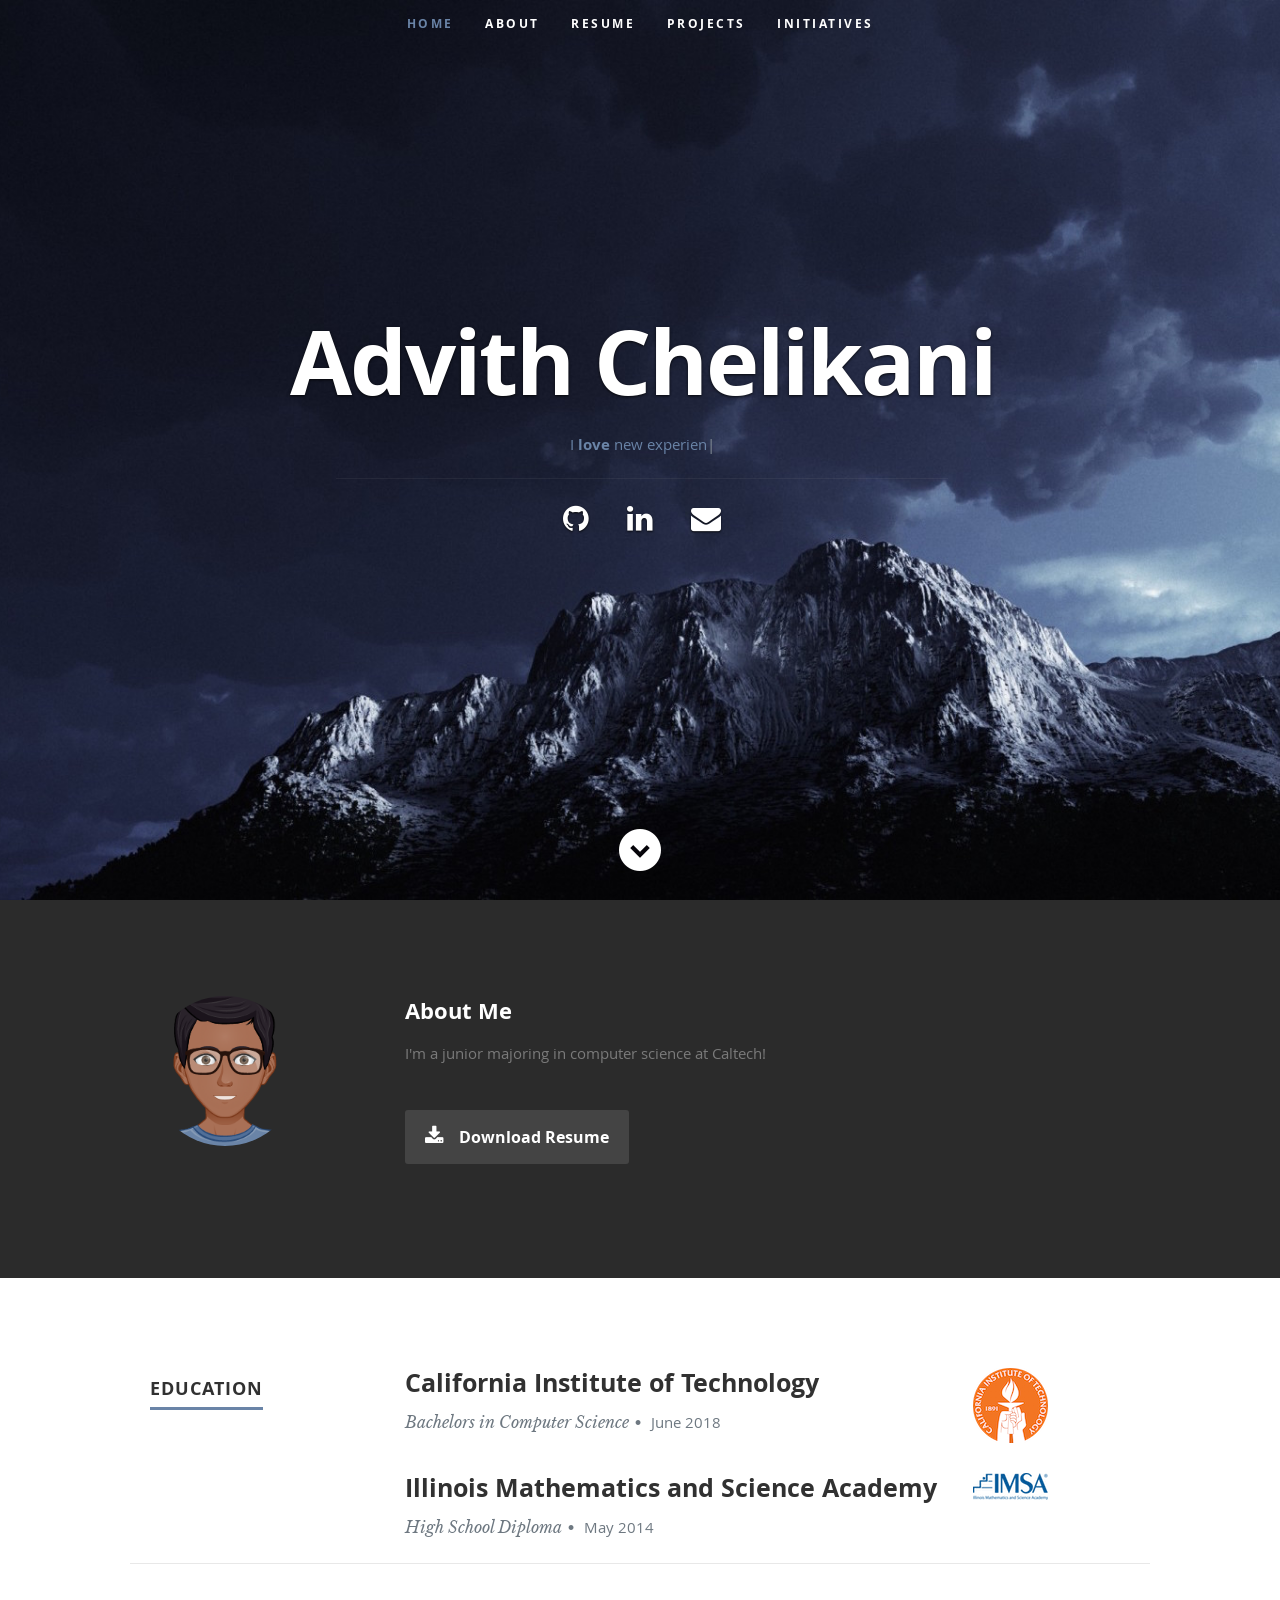
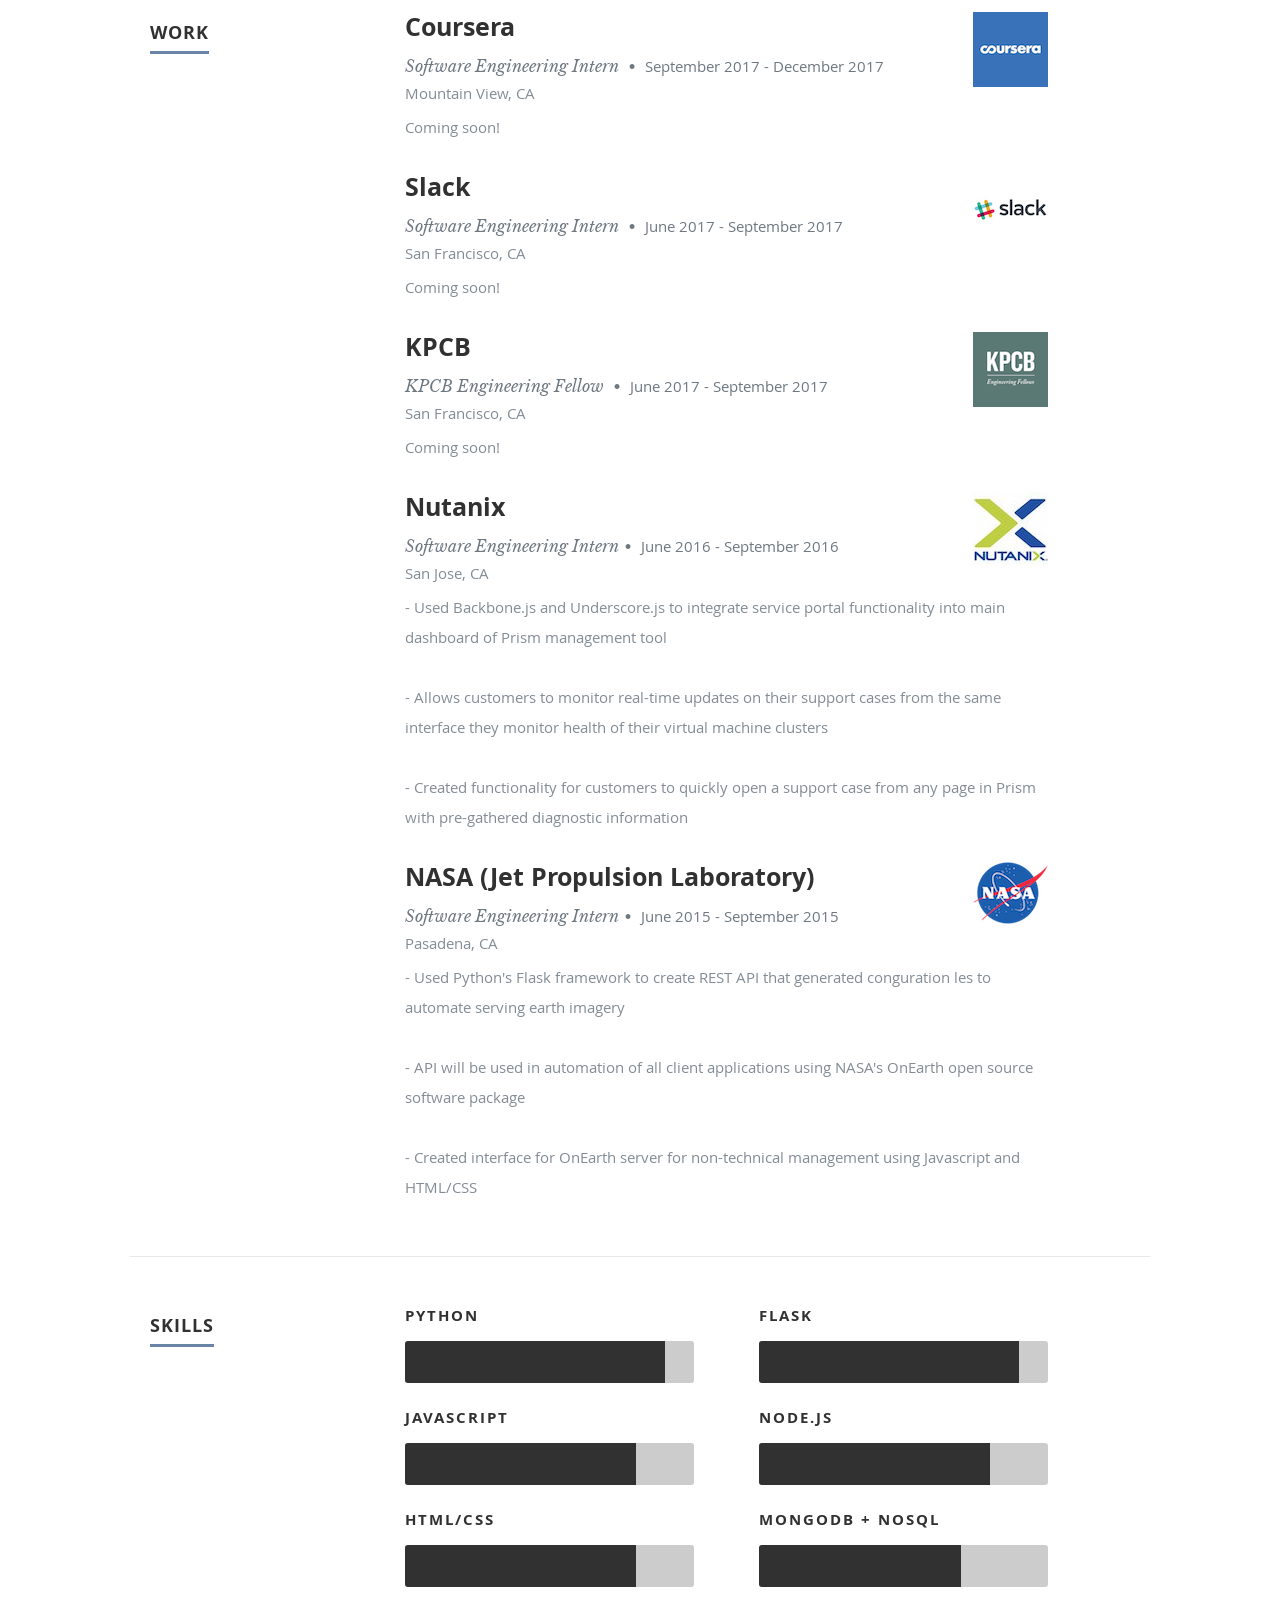
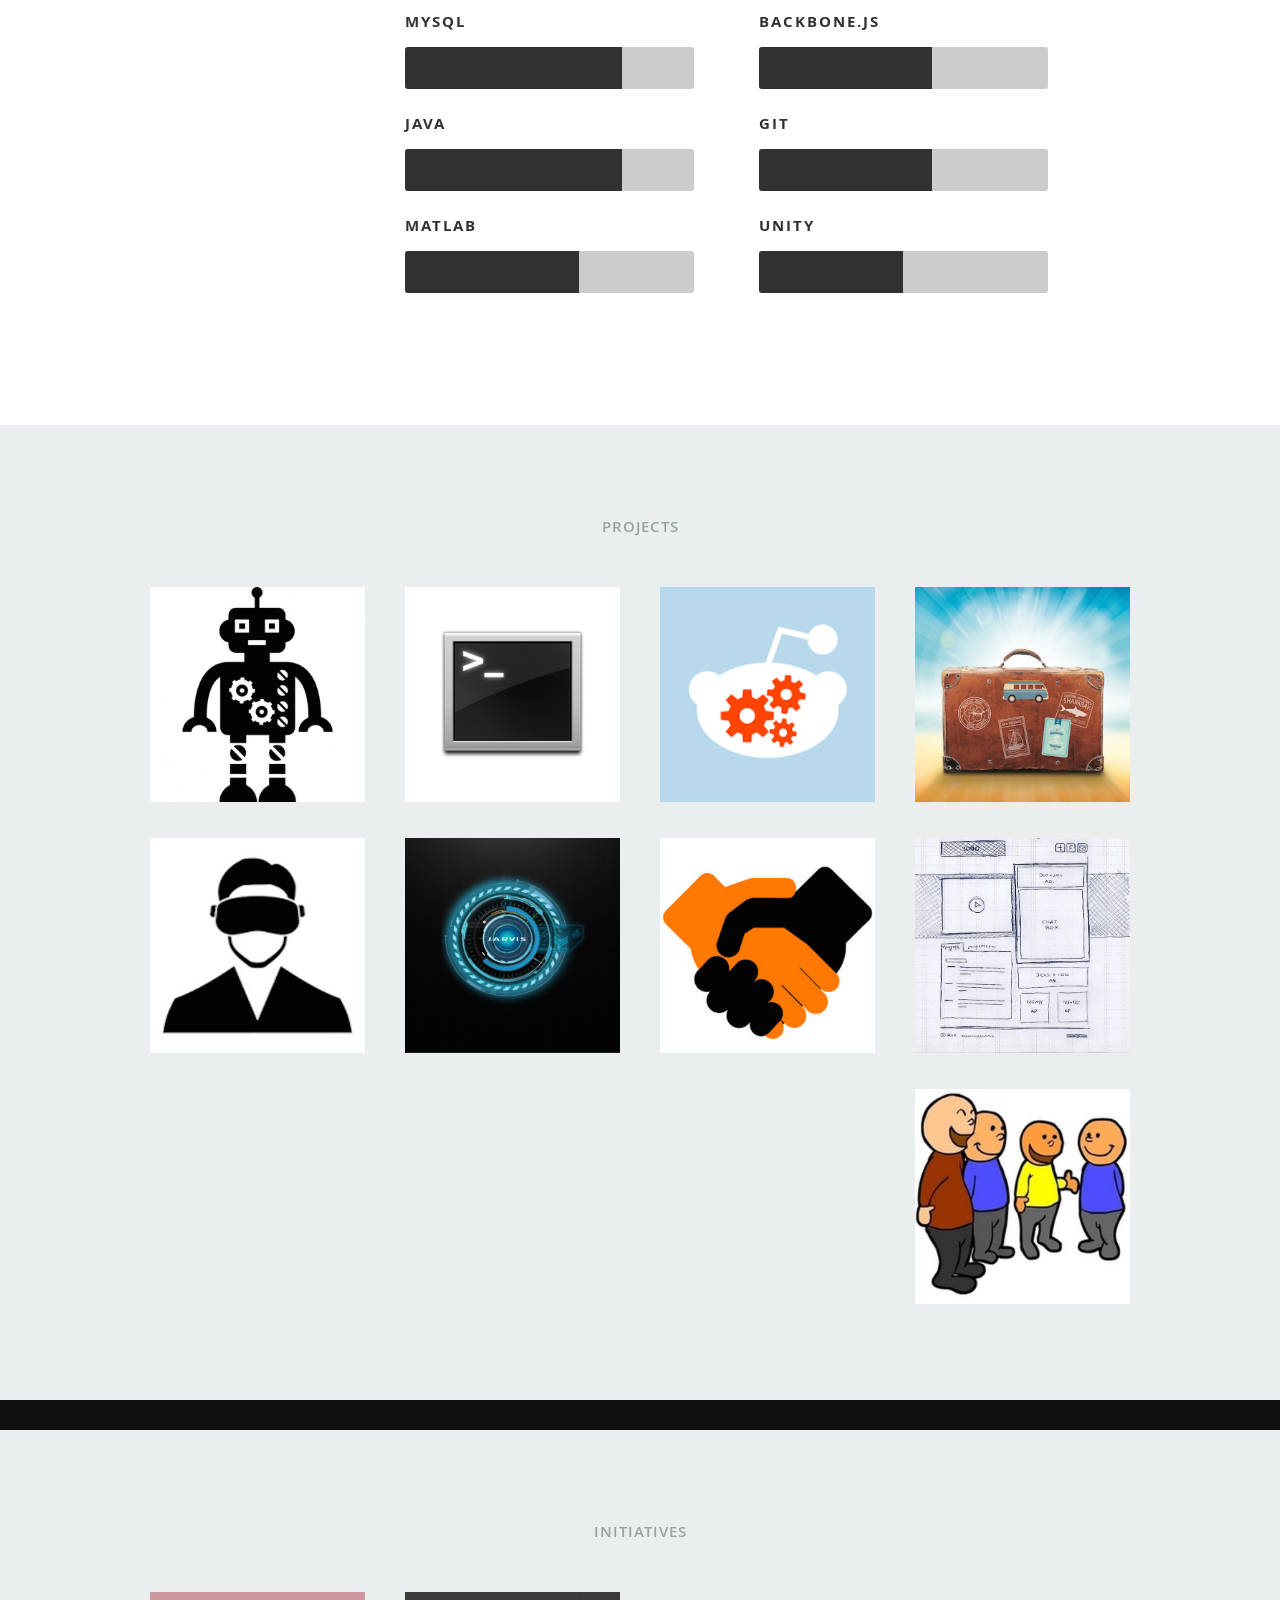
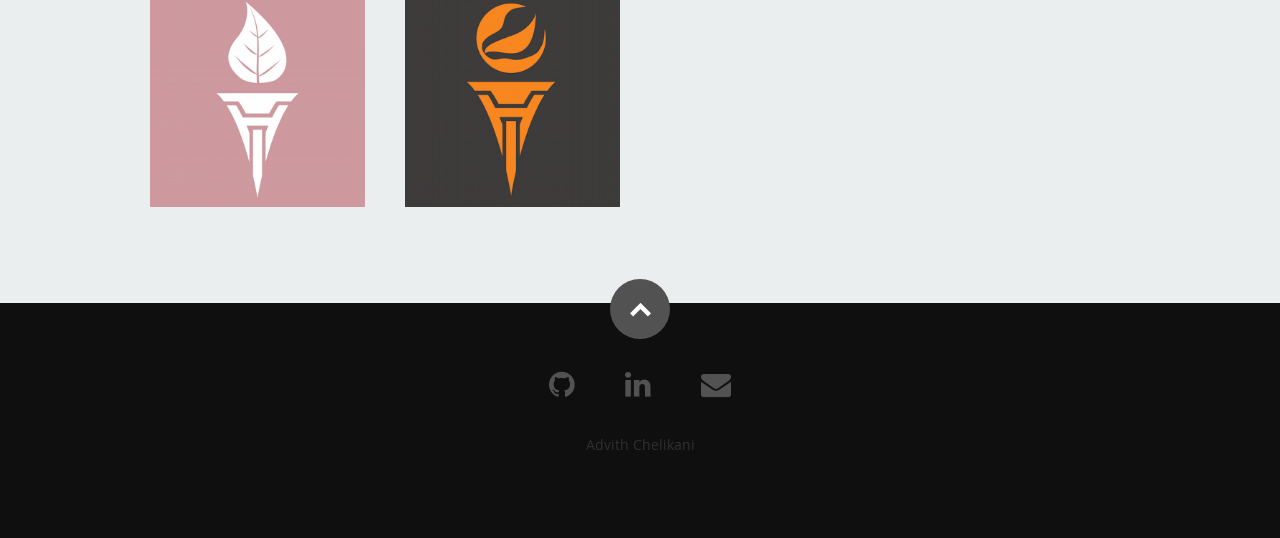
==== commit b92f0937: "resume link open to new tab" ====
--- a/new_site/index.html
+++ b/new_site/index.html
@@ -98,7 +98,7 @@
 
                <div class="columns download">
                   <p>
-                     <a href="Advith_Chelikani_Resume.pdf" class="button"><i class="fa fa-download"></i>Download Resume</a>
+                     <a href="Advith_Chelikani_Resume.pdf" target="_blank" class="button"><i class="fa fa-download"></i>Download Resume</a>
                   </p>
                </div>
 
